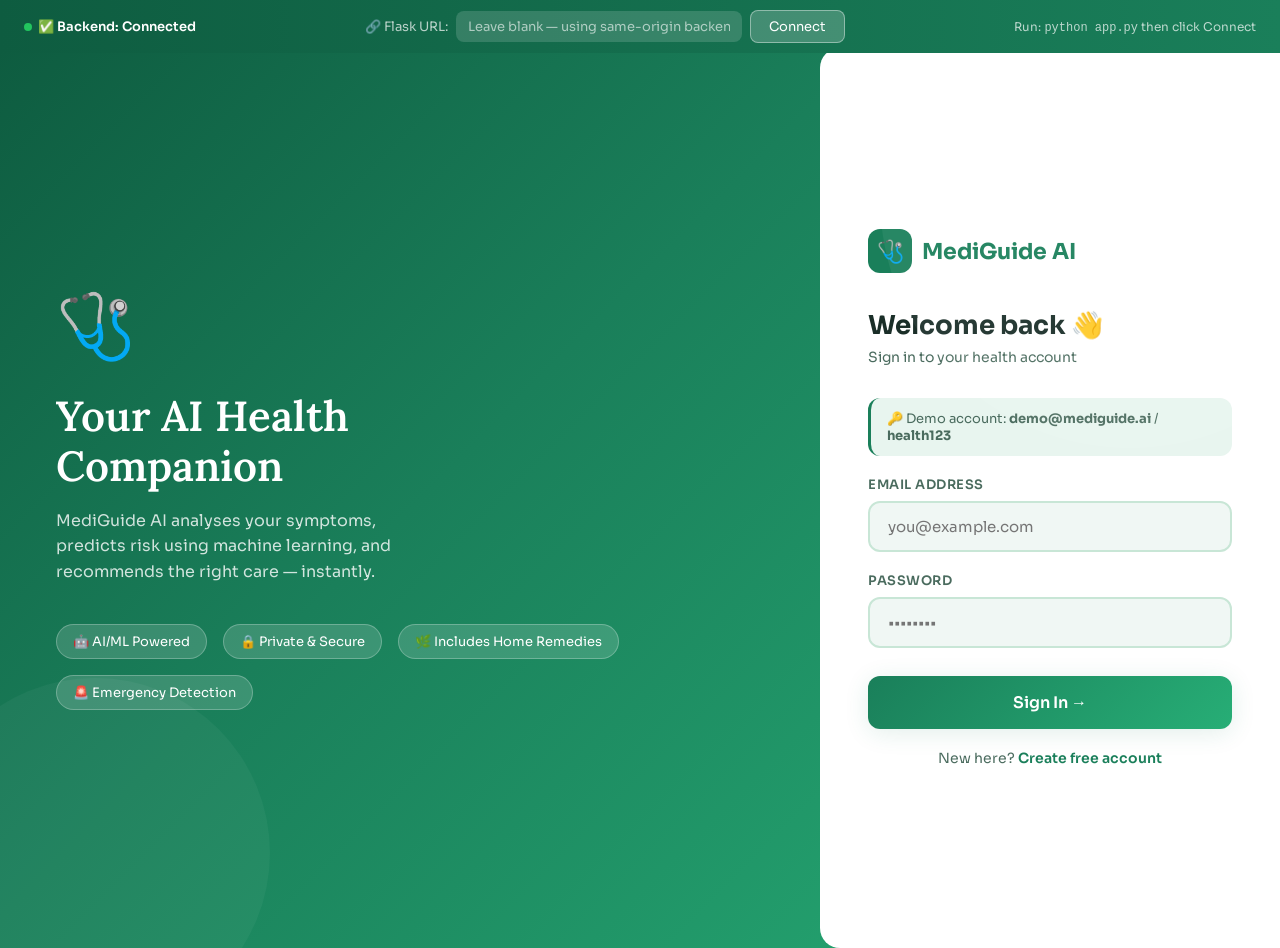
==== frontend/index.html @ a71c56a5 "3rd" ====
<!DOCTYPE html>
<html lang="en">
<head>
<meta charset="UTF-8">
<meta name="viewport" content="width=device-width, initial-scale=1.0">
<title>MediGuide AI — Your Health Companion</title>
<link href="https://fonts.googleapis.com/css2?family=Sora:wght@300;400;500;600;700;800&family=Lora:ital,wght@0,400;0,600;1,400&display=swap" rel="stylesheet">
<style>
  :root {
    --bg: #f0f7f4;
    --surface: #ffffff;
    --surface2: #e8f5ef;
    --primary: #1a7f5a;
    --primary-light: #27ae76;
    --primary-dark: #0e5c40;
    --accent: #ff6b35;
    --accent2: #ffd166;
    --danger: #e63946;
    --warn: #f4a261;
    --safe: #2a9d8f;
    --text: #1a2e28;
    --text2: #4a6b5e;
    --text3: #8aab9c;
    --border: #c8e6d6;
    --shadow: 0 4px 24px rgba(26,127,90,0.12);
    --shadow-lg: 0 12px 48px rgba(26,127,90,0.18);
    --radius: 20px;
    --radius-sm: 12px;
  }
  * { margin:0; padding:0; box-sizing:border-box; }
  body { font-family: 'Sora', sans-serif; background: var(--bg); color: var(--text); min-height: 100vh; overflow-x: hidden; }

  /* SCREENS */
  .screen { display:none; min-height:100vh; }
  .screen.active { display:flex; }

  /* ── BACKEND CONFIG BANNER ── */
  #configBanner {
    position:fixed; top:0; left:0; right:0; z-index:9999;
    background:linear-gradient(90deg,#0e5c40,#1a7f5a);
    color:white; padding:10px 24px; display:flex; align-items:center;
    justify-content:space-between; gap:16px; font-size:13px; flex-wrap:wrap;
  }
  #configBanner input {
    flex:1; min-width:200px; max-width:340px;
    padding:7px 12px; border-radius:8px; border:none;
    font-family:'Sora',sans-serif; font-size:13px;
    background:rgba(255,255,255,0.15); color:white;
  }
  #configBanner input::placeholder { color:rgba(255,255,255,0.6); }
  #configBanner button {
    padding:7px 18px; background:rgba(255,255,255,0.2); border:1px solid rgba(255,255,255,0.4);
    border-radius:8px; color:white; font-size:13px; cursor:pointer; font-family:'Sora',sans-serif;
    white-space:nowrap; transition:background .2s;
  }
  #configBanner button:hover { background:rgba(255,255,255,0.35); }
  .banner-status { display:flex; align-items:center; gap:6px; font-weight:600; }
  .status-dot { width:8px; height:8px; border-radius:50%; background:#22c55e; animation:pulse 2s infinite; }
  .status-dot.offline { background:#ef4444; animation:none; }
  @keyframes pulse { 0%,100%{opacity:1}50%{opacity:.4} }

  /* LOGIN */
  #loginScreen { align-items: stretch; background: linear-gradient(135deg, #0e5c40 0%, #1a7f5a 40%, #27ae76 100%); position: relative; overflow: hidden; margin-top:48px; }
  #loginScreen::before { content:''; position:absolute; top:-100px; right:-100px; width:500px; height:500px; border-radius:50%; background:rgba(255,255,255,0.06); pointer-events:none; }
  #loginScreen::after { content:''; position:absolute; bottom:-80px; left:-80px; width:350px; height:350px; border-radius:50%; background:rgba(255,255,255,0.04); pointer-events:none; }
  .login-left { flex:1; display:flex; flex-direction:column; justify-content:center; padding:60px 56px; color:white; }
  .login-hero-icon { font-size:64px; margin-bottom:24px; animation:bounce 2s ease-in-out infinite; }
  @keyframes bounce { 0%,100%{transform:translateY(0)} 50%{transform:translateY(-8px)} }
  .login-tagline { font-family:'Lora',serif; font-size:42px; font-weight:600; line-height:1.2; margin-bottom:16px; }
  .login-sub { font-size:16px; opacity:.8; line-height:1.6; max-width:380px; margin-bottom:40px; }
  .trust-badges { display:flex; gap:16px; flex-wrap:wrap; }
  .badge { background:rgba(255,255,255,0.15); border:1px solid rgba(255,255,255,0.25); border-radius:50px; padding:8px 16px; font-size:13px; display:flex; align-items:center; gap:6px; }
  .login-right { width:460px; background:white; display:flex; flex-direction:column; justify-content:center; padding:56px 48px; border-radius:var(--radius) 0 0 var(--radius); }
  .login-logo { display:flex; align-items:center; gap:10px; margin-bottom:36px; }
  .login-logo-icon { width:44px; height:44px; background:var(--primary); border-radius:12px; display:flex; align-items:center; justify-content:center; font-size:22px; color:white; }
  .login-logo span { font-size:22px; font-weight:700; color:var(--primary); }
  .login-title { font-size:26px; font-weight:700; margin-bottom:6px; }
  .login-desc { font-size:14px; color:var(--text2); margin-bottom:32px; }
  .form-group { margin-bottom:20px; }
  .form-label { display:block; font-size:13px; font-weight:600; color:var(--text2); margin-bottom:8px; letter-spacing:.5px; text-transform:uppercase; }
  .form-input { width:100%; padding:14px 18px; border:2px solid var(--border); border-radius:var(--radius-sm); font-family:'Sora',sans-serif; font-size:15px; color:var(--text); background:var(--bg); transition:border-color .2s,box-shadow .2s; outline:none; }
  .form-input:focus { border-color:var(--primary); box-shadow:0 0 0 3px rgba(26,127,90,0.12); }
  .btn-primary { width:100%; padding:16px; background:linear-gradient(135deg,var(--primary),var(--primary-light)); color:white; border:none; border-radius:var(--radius-sm); font-family:'Sora',sans-serif; font-size:16px; font-weight:600; cursor:pointer; transition:transform .15s,box-shadow .2s; box-shadow:var(--shadow); margin-top:8px; }
  .btn-primary:hover { transform:translateY(-2px); box-shadow:var(--shadow-lg); }
  .btn-primary:active { transform:translateY(0); }
  .btn-primary:disabled { opacity:.6; cursor:not-allowed; transform:none; }
  .login-switch { text-align:center; margin-top:20px; font-size:14px; color:var(--text2); }
  .login-switch a { color:var(--primary); font-weight:600; cursor:pointer; text-decoration:none; }
  .error-msg { background:#ffeaea; color:var(--danger); border-radius:var(--radius-sm); padding:12px 16px; font-size:13px; margin-bottom:16px; display:none; }
  .success-msg { background:#dcfce7; color:#16a34a; border-radius:var(--radius-sm); padding:12px 16px; font-size:13px; margin-bottom:16px; display:none; }
  .demo-hint { background:var(--surface2); border-radius:var(--radius-sm); padding:12px 16px; font-size:13px; color:var(--text2); margin-bottom:20px; border-left:3px solid var(--primary); }

  /* DASHBOARD */
  #dashScreen { flex-direction:column; background:var(--bg); margin-top:48px; }
  .topbar { background:white; padding:0 32px; height:70px; display:flex; align-items:center; justify-content:space-between; border-bottom:1px solid var(--border); position:sticky; top:0; z-index:100; box-shadow:0 2px 12px rgba(26,127,90,0.07); }
  .topbar-logo { display:flex; align-items:center; gap:10px; font-size:20px; font-weight:700; color:var(--primary); }
  .topbar-nav { display:flex; gap:4px; flex-wrap:wrap; }
  .nav-btn { padding:8px 14px; border:none; border-radius:10px; font-family:'Sora',sans-serif; font-size:13px; font-weight:500; cursor:pointer; color:var(--text2); background:transparent; transition:all .2s; }
  .nav-btn:hover, .nav-btn.active { background:var(--surface2); color:var(--primary); font-weight:600; }
  .topbar-right { display:flex; align-items:center; gap:12px; }
  .user-avatar { width:40px; height:40px; background:linear-gradient(135deg,var(--primary),var(--primary-light)); border-radius:50%; display:flex; align-items:center; justify-content:center; font-size:16px; color:white; font-weight:600; cursor:pointer; }
  .user-name { font-size:14px; font-weight:600; color:var(--text); }
  .logout-btn { padding:8px 16px; border:1px solid var(--border); border-radius:8px; background:white; font-family:'Sora',sans-serif; font-size:13px; cursor:pointer; color:var(--text2); transition:all .2s; }
  .logout-btn:hover { color:var(--danger); border-color:var(--danger); }

  /* TABS */
  .dash-content { flex:1; overflow-y:auto; }
  .tab-panel { display:none; padding:36px 32px; max-width:1200px; margin:0 auto; }
  .tab-panel.active { display:block; }

  .welcome-banner { background:linear-gradient(135deg,var(--primary-dark) 0%,var(--primary) 60%,var(--primary-light) 100%); border-radius:var(--radius); padding:36px 40px; color:white; display:flex; align-items:center; justify-content:space-between; margin-bottom:32px; position:relative; overflow:hidden; }
  .welcome-banner::after { content:'🏥'; position:absolute; right:40px; font-size:80px; opacity:.15; }
  .welcome-text h2 { font-family:'Lora',serif; font-size:28px; margin-bottom:8px; }
  .welcome-text p { opacity:.85; font-size:15px; }
  .start-check-btn { background:white; color:var(--primary); border:none; border-radius:var(--radius-sm); padding:14px 28px; font-family:'Sora',sans-serif; font-size:15px; font-weight:700; cursor:pointer; white-space:nowrap; transition:all .2s; z-index:1; }
  .start-check-btn:hover { transform:scale(1.04); box-shadow:var(--shadow-lg); }

  .stats-grid { display:grid; grid-template-columns:repeat(4,1fr); gap:20px; margin-bottom:32px; }
  .stat-card { background:white; border-radius:var(--radius-sm); padding:24px; border:1px solid var(--border); transition:transform .2s; }
  .stat-card:hover { transform:translateY(-3px); }
  .stat-icon { font-size:32px; margin-bottom:12px; }
  .stat-value { font-size:28px; font-weight:800; color:var(--primary); }
  .stat-label { font-size:13px; color:var(--text2); margin-top:4px; }
  .section-title { font-size:20px; font-weight:700; margin-bottom:20px; color:var(--text); display:flex; align-items:center; gap:8px; }

  .conditions-grid { display:grid; grid-template-columns:repeat(4,1fr); gap:16px; margin-bottom:36px; }
  .condition-card { background:white; border-radius:var(--radius-sm); padding:20px 16px; text-align:center; border:2px solid var(--border); cursor:pointer; transition:all .22s; }
  .condition-card:hover { border-color:var(--primary); box-shadow:var(--shadow); transform:translateY(-3px); }
  .condition-card .icon { font-size:40px; margin-bottom:10px; }
  .condition-card .name { font-size:13px; font-weight:600; color:var(--text); }
  .condition-card .severity { font-size:11px; margin-top:6px; padding:3px 10px; border-radius:50px; display:inline-block; font-weight:600; }
  .sev-low { background:#dcfce7; color:#16a34a; }
  .sev-med { background:#fef9c3; color:#b45309; }
  .sev-high { background:#fee2e2; color:#dc2626; }

  .recent-activity { background:white; border-radius:var(--radius); border:1px solid var(--border); overflow:hidden; }
  .activity-header { padding:20px 24px; border-bottom:1px solid var(--border); font-weight:700; font-size:16px; }
  .activity-item { padding:16px 24px; display:flex; align-items:center; gap:14px; border-bottom:1px solid var(--border); transition:background .15s; }
  .activity-item:last-child { border-bottom:none; }
  .activity-item:hover { background:var(--bg); }
  .activity-dot { width:36px; height:36px; border-radius:50%; display:flex; align-items:center; justify-content:center; font-size:16px; flex-shrink:0; }
  .dot-safe { background:#dcfce7; }
  .dot-warn { background:#fef9c3; }
  .dot-danger { background:#fee2e2; }
  .activity-info { flex:1; }
  .activity-title { font-size:14px; font-weight:600; }
  .activity-sub { font-size:12px; color:var(--text3); margin-top:2px; }
  .activity-tag { font-size:11px; padding:4px 12px; border-radius:50px; font-weight:600; }

  /* CHAT */
  #chatPanel { display:flex; flex-direction:column; height:calc(100vh - 118px); padding:0; max-width:100%; }
  #chatPanel.active { display:flex; }
  .chat-layout { display:flex; height:100%; gap:0; }
  .chat-sidebar { width:280px; background:white; border-right:1px solid var(--border); display:flex; flex-direction:column; padding:24px 20px; flex-shrink:0; overflow-y:auto; }
  .sidebar-title { font-size:13px; font-weight:700; color:var(--text3); letter-spacing:1px; text-transform:uppercase; margin-bottom:16px; }
  .quick-symptoms { display:flex; flex-direction:column; gap:8px; }
  .qs-btn { padding:12px 14px; border:1.5px solid var(--border); border-radius:var(--radius-sm); background:var(--bg); font-family:'Sora',sans-serif; font-size:13px; color:var(--text); cursor:pointer; text-align:left; transition:all .2s; display:flex; align-items:center; gap:8px; }
  .qs-btn:hover { border-color:var(--primary); background:var(--surface2); color:var(--primary); }
  .triage-legend { margin-top:20px; padding-top:20px; border-top:1px solid var(--border); }
  .legend-item { display:flex; align-items:center; gap:10px; margin-bottom:10px; font-size:12px; color:var(--text2); }
  .legend-dot { width:12px; height:12px; border-radius:50%; flex-shrink:0; }
  .chat-main { flex:1; display:flex; flex-direction:column; overflow:hidden; }
  .chat-messages { flex:1; overflow-y:auto; padding:28px 32px; display:flex; flex-direction:column; gap:20px; scroll-behavior:smooth; }
  .chat-messages::-webkit-scrollbar { width:6px; }
  .chat-messages::-webkit-scrollbar-thumb { background:var(--border); border-radius:3px; }
  .msg { display:flex; gap:12px; max-width:82%; animation:msgIn .3s ease; }
  @keyframes msgIn { from{opacity:0;transform:translateY(12px)} to{opacity:1;transform:translateY(0)} }
  .msg.user { align-self:flex-end; flex-direction:row-reverse; }
  .msg-avatar { width:36px; height:36px; border-radius:50%; display:flex; align-items:center; justify-content:center; font-size:18px; flex-shrink:0; }
  .bot-avatar { background:var(--surface2); border:2px solid var(--border); }
  .user-avatar-chat { background:linear-gradient(135deg,var(--primary),var(--primary-light)); color:white; font-weight:700; font-size:14px; }
  .msg-bubble { background:white; border:1px solid var(--border); border-radius:18px; border-bottom-left-radius:4px; padding:14px 18px; font-size:14px; line-height:1.6; box-shadow:0 2px 8px rgba(0,0,0,0.06); }
  .msg.user .msg-bubble { background:linear-gradient(135deg,var(--primary),var(--primary-light)); color:white; border:none; border-radius:18px; border-bottom-right-radius:4px; }
  .triage-card { margin-top:12px; border-radius:var(--radius-sm); overflow:hidden; border:1px solid var(--border); }
  .triage-header { padding:12px 16px; font-size:14px; font-weight:700; color:white; }
  .triage-emergency { background:linear-gradient(90deg,#dc2626,#ef4444); }
  .triage-clinic { background:linear-gradient(90deg,#d97706,#f59e0b); }
  .triage-home { background:linear-gradient(90deg,#16a34a,#22c55e); }
  .triage-body { padding:14px 16px; background:white; border-top:1px solid var(--border); }
  .triage-body ul { padding-left:18px; margin-top:8px; }
  .triage-body li { font-size:13px; color:var(--text2); margin-bottom:4px; }

  /* REMEDY SECTION */
  .remedy-section { margin-top:12px; background:#f0fdf4; border-radius:var(--radius-sm); padding:14px; border:1.5px solid #bbf7d0; }
  .remedy-title { font-size:12px; font-weight:700; color:#16a34a; text-transform:uppercase; letter-spacing:.5px; margin-bottom:8px; display:flex; align-items:center; gap:6px; }
  .remedy-list { list-style:none; padding:0; }
  .remedy-list li { font-size:13px; color:var(--text2); margin-bottom:6px; padding:6px 10px; background:white; border-radius:8px; border:1px solid #dcfce7; display:flex; align-items:flex-start; gap:6px; line-height:1.5; }

  .msg-img-grid { display:flex; gap:8px; flex-wrap:wrap; margin-top:10px; }
  .msg-img { width:60px; height:60px; border-radius:10px; background:var(--surface2); display:flex; align-items:center; justify-content:center; font-size:32px; border:1.5px solid var(--border); }
  .risk-meter { margin-top:12px; background:var(--bg); border-radius:8px; padding:12px; border:1px solid var(--border); }
  .risk-label { font-size:12px; font-weight:600; color:var(--text2); margin-bottom:6px; }
  .risk-bar { height:10px; border-radius:5px; background:var(--border); overflow:hidden; }
  .risk-fill { height:100%; border-radius:5px; transition:width 1s ease; }
  .risk-low { background:linear-gradient(90deg,#4ade80,#22c55e); }
  .risk-med { background:linear-gradient(90deg,#fbbf24,#f59e0b); }
  .risk-high { background:linear-gradient(90deg,#f87171,#ef4444); }
  .risk-score { font-size:12px; text-align:right; margin-top:4px; color:var(--text2); }

  .followup-btns { display:flex; flex-wrap:wrap; gap:8px; margin-top:12px; }
  .followup-btn { padding:8px 14px; border:1.5px solid var(--primary); border-radius:50px; background:white; font-family:'Sora',sans-serif; font-size:12px; color:var(--primary); font-weight:600; cursor:pointer; transition:all .2s; }
  .followup-btn:hover { background:var(--primary); color:white; }

  .typing-indicator { display:flex; align-items:center; gap:12px; }
  .typing-dots { display:flex; gap:5px; padding:14px 18px; background:white; border:1px solid var(--border); border-radius:18px; border-bottom-left-radius:4px; }
  .typing-dots span { width:8px; height:8px; border-radius:50%; background:var(--primary-light); animation:typing 1.4s ease-in-out infinite; }
  .typing-dots span:nth-child(2) { animation-delay:.2s; }
  .typing-dots span:nth-child(3) { animation-delay:.4s; }
  @keyframes typing { 0%,80%,100%{transform:scale(.8);opacity:.5} 40%{transform:scale(1);opacity:1} }

  .chat-input-area { background:white; border-top:1px solid var(--border); padding:20px 32px; }
  .chat-input-row { display:flex; gap:12px; align-items:flex-end; }
  .chat-input { flex:1; padding:14px 18px; border:2px solid var(--border); border-radius:var(--radius-sm); font-family:'Sora',sans-serif; font-size:14px; color:var(--text); resize:none; outline:none; transition:border-color .2s; max-height:120px; line-height:1.5; }
  .chat-input:focus { border-color:var(--primary); }
  .send-btn { width:50px; height:50px; border-radius:var(--radius-sm); background:linear-gradient(135deg,var(--primary),var(--primary-light)); border:none; color:white; font-size:20px; cursor:pointer; transition:all .2s; display:flex; align-items:center; justify-content:center; flex-shrink:0; }
  .send-btn:hover { transform:scale(1.05); box-shadow:var(--shadow); }
  .send-btn:disabled { opacity:.5; cursor:not-allowed; transform:none; }
  .input-hint { font-size:11px; color:var(--text3); margin-top:8px; }
  .backend-badge { display:inline-flex; align-items:center; gap:4px; font-size:10px; background:var(--surface2); color:var(--primary); padding:2px 8px; border-radius:50px; border:1px solid var(--border); margin-left:8px; }
  .backend-badge .dot { width:6px; height:6px; border-radius:50%; background:#22c55e; }
  .backend-badge .dot.off { background:#ef4444; }

  /* BMI */
  .bmi-layout { display:grid; grid-template-columns:1fr 1fr; gap:24px; }
  .bmi-card { background:white; border-radius:var(--radius); padding:32px; border:1px solid var(--border); }
  .bmi-title { font-size:18px; font-weight:700; margin-bottom:24px; display:flex; align-items:center; gap:8px; }
  .slider-group { margin-bottom:28px; }
  .slider-label-row { display:flex; justify-content:space-between; align-items:center; margin-bottom:10px; }
  .slider-label { font-size:14px; font-weight:600; color:var(--text2); }
  .slider-val { font-size:22px; font-weight:800; color:var(--primary); }
  .slider-unit { font-size:12px; color:var(--text3); }
  input[type=range] { width:100%; -webkit-appearance:none; height:8px; border-radius:4px; background:var(--border); outline:none; cursor:pointer; }
  input[type=range]::-webkit-slider-thumb { -webkit-appearance:none; width:22px; height:22px; border-radius:50%; background:var(--primary); cursor:pointer; box-shadow:0 2px 8px rgba(26,127,90,0.3); transition:transform .15s; }
  input[type=range]::-webkit-slider-thumb:hover { transform:scale(1.2); }
  .age-group { margin-bottom:24px; }
  .age-input-row { display:flex; align-items:center; gap:12px; }
  .age-stepper { width:40px; height:40px; border:2px solid var(--border); border-radius:8px; background:white; font-size:20px; cursor:pointer; display:flex; align-items:center; justify-content:center; transition:all .2s; color:var(--primary); }
  .age-stepper:hover { background:var(--surface2); border-color:var(--primary); }
  .age-display { font-size:28px; font-weight:800; color:var(--primary); min-width:60px; text-align:center; }
  .age-label-sm { font-size:12px; color:var(--text3); }
  .bmi-result-card { border-radius:var(--radius-sm); padding:24px; text-align:center; margin-top:24px; transition:all .4s; }
  .bmi-number { font-size:56px; font-weight:800; line-height:1; }
  .bmi-category { font-size:18px; font-weight:700; margin-top:8px; }
  .bmi-desc { font-size:13px; opacity:.8; margin-top:6px; }
  .bmi-underweight { background:linear-gradient(135deg,#dbeafe,#bfdbfe); color:#1e40af; }
  .bmi-normal { background:linear-gradient(135deg,#dcfce7,#bbf7d0); color:#15803d; }
  .bmi-overweight { background:linear-gradient(135deg,#fef9c3,#fde68a); color:#92400e; }
  .bmi-obese { background:linear-gradient(135deg,#fee2e2,#fecaca); color:#991b1b; }
  .severity-display { margin-top:20px; }
  .sev-title { font-size:13px; font-weight:700; color:var(--text2); text-transform:uppercase; letter-spacing:.5px; margin-bottom:10px; }
  .sev-slider-track { position:relative; height:16px; border-radius:8px; background:linear-gradient(90deg,#22c55e 0%,#fbbf24 50%,#ef4444 100%); margin-bottom:6px; }
  .sev-slider-thumb { position:absolute; top:50%; transform:translate(-50%,-50%); width:24px; height:24px; border-radius:50%; background:white; border:3px solid var(--text); box-shadow:0 2px 8px rgba(0,0,0,0.25); transition:left .4s; }
  .sev-labels { display:flex; justify-content:space-between; font-size:11px; color:var(--text3); }
  .risk-pills { display:flex; flex-wrap:wrap; gap:8px; margin-top:10px; }
  .risk-pill { font-size:12px; padding:4px 12px; border-radius:50px; font-weight:600; }
  .bmi-health-risk { margin-bottom:20px; }
  .risk-category-label { font-size:13px; font-weight:600; color:var(--text2); }
  .bmi-table { width:100%; border-collapse:collapse; margin-top:16px; font-size:13px; }
  .bmi-table th { background:var(--bg); padding:10px 14px; text-align:left; font-size:12px; color:var(--text3); border-bottom:1px solid var(--border); }
  .bmi-table td { padding:10px 14px; border-bottom:1px solid var(--border); }
  .bmi-table tr.active-row td { background:#dcfce7; font-weight:700; color:var(--primary); }
  .chat-with-bmi-btn { width:100%; margin-top:20px; padding:14px; background:linear-gradient(135deg,var(--primary),var(--primary-light)); color:white; border:none; border-radius:var(--radius-sm); font-family:'Sora',sans-serif; font-size:14px; font-weight:600; cursor:pointer; transition:all .2s; }
  .chat-with-bmi-btn:hover { transform:translateY(-2px); box-shadow:var(--shadow); }

  /* BODY MAP */
  .bodymap-layout { display:grid; grid-template-columns:220px 1fr; gap:28px; }
  .body-figure-wrap { text-align:center; }
  .body-figure-wrap h3 { font-size:14px; font-weight:600; color:var(--text2); margin-bottom:16px; }
  .body-svg-container { background:white; border-radius:var(--radius); padding:20px; border:1px solid var(--border); display:inline-block; }
  svg .hotspot { cursor:pointer; }
  svg .hotspot:hover circle { fill:rgba(26,127,90,0.25); }
  .body-legend { display:flex; gap:16px; justify-content:center; margin-top:12px; font-size:12px; color:var(--text2); }
  .body-legend span { display:flex; align-items:center; gap:6px; }
  .body-legend i { width:14px; height:14px; border-radius:4px; display:inline-block; }
  .bodymap-panel { background:white; border-radius:var(--radius); padding:28px; border:1px solid var(--border); }
  .region-title { font-size:18px; font-weight:700; margin-bottom:20px; }
  .symptom-checkboxes { display:grid; grid-template-columns:1fr 1fr; gap:10px; margin-bottom:24px; }
  .sym-check { display:flex; align-items:center; gap:10px; padding:10px 14px; background:var(--bg); border-radius:var(--radius-sm); border:1.5px solid var(--border); cursor:pointer; font-size:13px; transition:all .2s; }
  .sym-check:hover { border-color:var(--primary); background:var(--surface2); }
  .sym-check input[type=checkbox] { accent-color:var(--primary); width:16px; height:16px; }
  .sym-check.checked { background:var(--surface2); border-color:var(--primary); font-weight:600; color:var(--primary); }
  .severity-group { margin-bottom:24px; }
  .severity-btns { display:flex; gap:10px; }
  .sev-btn { flex:1; padding:10px; border:2px solid var(--border); border-radius:var(--radius-sm); background:white; font-family:'Sora',sans-serif; font-size:13px; cursor:pointer; transition:all .2s; font-weight:600; }
  .sev-btn:hover { border-color:var(--primary); }
  .sev-btn.active { background:var(--primary); color:white; border-color:var(--primary); }
  .sev-btn.mild-active { background:#22c55e; color:white; border-color:#22c55e; }
  .sev-btn.mod-active { background:#f59e0b; color:white; border-color:#f59e0b; }
  .sev-btn.sev-active { background:#ef4444; color:white; border-color:#ef4444; }
  .send-bodymap-btn { width:100%; padding:14px; background:linear-gradient(135deg,var(--primary),var(--primary-light)); color:white; border:none; border-radius:var(--radius-sm); font-family:'Sora',sans-serif; font-size:15px; font-weight:700; cursor:pointer; transition:all .2s; }
  .send-bodymap-btn:hover { transform:translateY(-2px); box-shadow:var(--shadow); }

  /* REPORT */
  .report-controls { display:flex; flex-wrap:wrap; gap:12px; align-items:center; margin-bottom:24px; }
  .report-controls input, .report-controls select { padding:10px 14px; border:2px solid var(--border); border-radius:var(--radius-sm); font-family:'Sora',sans-serif; font-size:14px; color:var(--text); background:white; outline:none; }
  .report-controls input:focus, .report-controls select:focus { border-color:var(--primary); }
  .print-btn { padding:10px 24px; background:var(--primary); color:white; border:none; border-radius:var(--radius-sm); font-family:'Sora',sans-serif; font-size:14px; font-weight:600; cursor:pointer; transition:all .2s; }
  .print-btn:hover { background:var(--primary-dark); }
  .report-preview { background:white; border-radius:var(--radius); border:1px solid var(--border); padding:40px; }
  .report-header { display:flex; justify-content:space-between; align-items:center; margin-bottom:24px; }
  .report-logo { display:flex; align-items:center; gap:16px; }
  .report-logo-icon { width:56px; height:56px; background:var(--primary); border-radius:14px; display:flex; align-items:center; justify-content:center; font-size:28px; color:white; }
  .report-logo-text h2 { font-size:20px; font-weight:700; color:var(--primary); }
  .report-logo-text p { font-size:13px; color:var(--text2); margin-top:2px; }
  .report-meta { text-align:right; font-size:13px; color:var(--text2); }
  .report-meta div { margin-bottom:4px; }
  .report-disclaimer { background:#fef9c3; border:1px solid #fde68a; border-radius:var(--radius-sm); padding:14px 18px; font-size:13px; color:#92400e; margin-bottom:24px; }
  .report-section { border:1px solid var(--border); border-radius:var(--radius-sm); overflow:hidden; margin-bottom:20px; }
  .report-section-title { padding:14px 20px; background:var(--surface2); font-size:14px; font-weight:700; color:var(--primary); border-bottom:1px solid var(--border); }
  .report-patient-grid { display:grid; grid-template-columns:repeat(3,1fr); gap:0; }
  .report-field { padding:16px 20px; border-right:1px solid var(--border); }
  .report-field:nth-child(3n) { border-right:none; }
  .report-field-label { font-size:11px; text-transform:uppercase; letter-spacing:.5px; color:var(--text3); margin-bottom:4px; }
  .report-field-val { font-size:15px; font-weight:600; color:var(--text); }
  .report-bmi-row { display:flex; align-items:center; gap:20px; padding:20px; }
  .report-bmi-big { font-size:48px; font-weight:800; color:var(--primary); }
  .report-bmi-info { flex:1; }
  .report-bmi-cat { font-size:18px; font-weight:700; margin-bottom:4px; }
  .report-bmi-detail { font-size:13px; color:var(--text2); }
  .report-vitals-grid { display:grid; grid-template-columns:repeat(4,1fr); }
  .report-vital { padding:20px; text-align:center; border-right:1px solid var(--border); }
  .report-vital:last-child { border-right:none; }
  .report-vital-icon { font-size:24px; margin-bottom:6px; }
  .report-vital-val { font-size:18px; font-weight:700; color:var(--primary); }
  .report-vital-label { font-size:11px; color:var(--text3); margin-top:4px; }
  .report-history-table { width:100%; border-collapse:collapse; font-size:13px; }
  .report-history-table th { background:var(--surface2); padding:12px 16px; text-align:left; color:var(--text2); font-size:12px; }
  .report-history-table td { padding:12px 16px; border-bottom:1px solid var(--border); }
  .report-badge { display:inline-block; padding:3px 10px; border-radius:50px; font-size:11px; font-weight:600; }
  .badge-home { background:#dcfce7; color:#16a34a; }
  .badge-clinic { background:#fef9c3; color:#b45309; }
  .badge-emergency { background:#fee2e2; color:#dc2626; }
  .report-footer { text-align:center; font-size:11px; color:var(--text3); padding:20px; border-top:1px solid var(--border); line-height:1.7; }

  /* TIPS */
  .tips-grid { display:grid; grid-template-columns:repeat(3,1fr); gap:20px; }
  .tip-card { background:white; border-radius:var(--radius); overflow:hidden; border:1px solid var(--border); transition:transform .2s; }
  .tip-card:hover { transform:translateY(-4px); box-shadow:var(--shadow); }
  .tip-img { height:80px; display:flex; align-items:center; justify-content:center; font-size:40px; }
  .tip-body { padding:20px; }
  .tip-cat { font-size:11px; font-weight:700; color:var(--primary); text-transform:uppercase; letter-spacing:.5px; margin-bottom:6px; }
  .tip-title { font-size:16px; font-weight:700; margin-bottom:8px; }
  .tip-text { font-size:13px; color:var(--text2); line-height:1.6; }

  /* FEEDBACK */
  .feedback-form { background:white; border-radius:var(--radius); padding:40px; border:1px solid var(--border); max-width:600px; }
  .rating-stars { display:flex; gap:8px; font-size:32px; margin-bottom:24px; cursor:pointer; }
  .star { transition:transform .15s; }
  .star:hover { transform:scale(1.2); }
  .feedback-textarea { width:100%; padding:14px 18px; border:2px solid var(--border); border-radius:var(--radius-sm); font-family:'Sora',sans-serif; font-size:14px; color:var(--text); resize:vertical; min-height:80px; outline:none; }
  .feedback-textarea:focus { border-color:var(--primary); }
  .feedback-success { text-align:center; padding:60px; display:none; }
  .big-check { font-size:60px; margin-bottom:16px; }

  /* PROFILE */
  .profile-layout { display:grid; grid-template-columns:300px 1fr; gap:28px; }
  .profile-card { background:white; border-radius:var(--radius); padding:32px; border:1px solid var(--border); text-align:center; }
  .profile-avatar-large { width:80px; height:80px; background:linear-gradient(135deg,var(--primary),var(--primary-light)); border-radius:50%; display:flex; align-items:center; justify-content:center; font-size:32px; color:white; font-weight:700; margin:0 auto 16px; }
  .profile-name { font-size:20px; font-weight:700; margin-bottom:4px; }
  .profile-email { font-size:14px; color:var(--text2); margin-bottom:24px; }
  .health-score-ring { position:relative; display:inline-block; margin:16px 0; }
  .health-score-ring svg { display:block; }
  .score-text { position:absolute; top:50%; left:50%; transform:translate(-50%,-50%); text-align:center; }
  .score-num { font-size:24px; font-weight:800; color:var(--primary); }
  .score-label { font-size:10px; color:var(--text3); }
  .profile-info { background:white; border-radius:var(--radius); padding:32px; border:1px solid var(--border); }
  .info-row { display:flex; padding:14px 0; border-bottom:1px solid var(--border); }
  .info-row:last-child { border-bottom:none; }
  .info-key { width:180px; font-size:13px; color:var(--text2); font-weight:600; flex-shrink:0; }
  .info-val { font-size:14px; font-weight:600; color:var(--text); }

  .disclaimer-bar { background:var(--surface2); border-top:1px solid var(--border); padding:12px 32px; font-size:12px; color:var(--text2); text-align:center; }

  /* PRINT */
  @media print {
    #configBanner,.topbar,.chat-sidebar,.chat-input-area,.disclaimer-bar,
    .report-controls,.nav-btn,.topbar-right { display:none !important; }
    #dashScreen { margin-top:0; }
    .report-preview { box-shadow:none; border:none; }
  }
</style>
</head>
<body>

<!-- ══════════════ BACKEND CONFIG BANNER ══════════════ -->
<div id="configBanner">
  <div class="banner-status">
    <div class="status-dot offline" id="backendDot"></div>
    <span id="backendStatusText">Backend: Not connected</span>
  </div>
  <div style="display:flex;align-items:center;gap:8px;flex:1;max-width:480px;">
    <span style="opacity:.7;white-space:nowrap;">🔗 Flask URL:</span>
    <input type="text" id="backendUrl" value="" placeholder="Leave blank — using same-origin backend">
    <button onclick="connectBackend()">Connect</button>
  </div>
  <div style="opacity:.7;font-size:12px;">Run: <code>python app.py</code> then click Connect</div>
</div>

<!-- ══════════════ LOGIN SCREEN ══════════════ -->
<div id="loginScreen" class="screen active">
  <div class="login-left">
    <div class="login-hero-icon">🩺</div>
    <div class="login-tagline">Your AI Health<br>Companion</div>
    <div class="login-sub">MediGuide AI analyses your symptoms, predicts risk using machine learning, and recommends the right care — instantly.</div>
    <div class="trust-badges">
      <div class="badge">🤖 AI/ML Powered</div>
      <div class="badge">🔒 Private & Secure</div>
      <div class="badge">🌿 Includes Home Remedies</div>
      <div class="badge">🚨 Emergency Detection</div>
    </div>
  </div>
  <div class="login-right">
    <div class="login-logo">
      <div class="login-logo-icon">🩺</div>
      <span>MediGuide AI</span>
    </div>

    <!-- LOGIN FORM -->
    <div id="loginForm">
      <div class="login-title">Welcome back 👋</div>
      <div class="login-desc">Sign in to your health account</div>
      <div class="demo-hint">🔑 Demo account: <strong>demo@mediguide.ai</strong> / <strong>health123</strong></div>
      <div class="error-msg" id="loginError">❌ Invalid email or password. Try demo credentials.</div>
      <div class="form-group">
        <label class="form-label">Email Address</label>
        <input type="email" id="loginEmail" class="form-input" placeholder="you@example.com" onkeydown="if(event.key==='Enter')doLogin()">
      </div>
      <div class="form-group">
        <label class="form-label">Password</label>
        <input type="password" id="loginPass" class="form-input" placeholder="••••••••" onkeydown="if(event.key==='Enter')doLogin()">
      </div>
      <button class="btn-primary" id="loginBtn" onclick="doLogin()">Sign In →</button>
      <div class="login-switch">New here? <a onclick="showRegister()">Create free account</a></div>
    </div>

    <!-- REGISTER FORM -->
    <div id="registerForm" style="display:none;">
      <div class="login-title">Join MediGuide 🌱</div>
      <div class="login-desc">Create your free health account</div>
      <div class="error-msg" id="registerError">❌ Email already exists or invalid input.</div>
      <div class="success-msg" id="registerSuccess">✅ Account created! Signing you in...</div>
      <div class="form-group">
        <label class="form-label">Full Name</label>
        <input type="text" id="regName" class="form-input" placeholder="Your Name">
      </div>
      <div class="form-group">
        <label class="form-label">Age</label>
        <input type="number" id="regAge" class="form-input" placeholder="e.g. 28" min="1" max="120">
      </div>
      <div class="form-group">
        <label class="form-label">Email Address</label>
        <input type="email" id="regEmail" class="form-input" placeholder="you@example.com">
      </div>
      <div class="form-group">
        <label class="form-label">Password</label>
        <input type="password" id="regPass" class="form-input" placeholder="Min 6 characters">
      </div>
      <button class="btn-primary" id="registerBtn" onclick="doRegister()">Create Account →</button>
      <div class="login-switch">Already have account? <a onclick="showLogin()">Sign in</a></div>
    </div>
  </div>
</div>

<!-- ══════════════ DASHBOARD ══════════════ -->
<div id="dashScreen" class="screen">
  <div class="topbar">
    <div class="topbar-logo">🩺 MediGuide AI</div>
    <div class="topbar-nav">
      <button class="nav-btn active" onclick="showTab('homePanel',this)">🏠 Home</button>
      <button class="nav-btn" onclick="showTab('chatPanel',this)">💬 AI Doctor</button>
      <button class="nav-btn" onclick="showTab('bodymapPanel',this)">🫀 Body Map</button>
      <button class="nav-btn" onclick="showTab('bmiPanel',this)">⚖️ BMI</button>
      <button class="nav-btn" onclick="showTab('reportPanel',this)">📋 Report</button>
      <button class="nav-btn" onclick="showTab('tipsPanel',this)">💡 Tips</button>
      <button class="nav-btn" onclick="showTab('feedbackPanel',this)">⭐ Feedback</button>
      <button class="nav-btn" onclick="showTab('profilePanel',this)">👤 Profile</button>
    </div>
    <div class="topbar-right">
      <div class="user-name" id="topUserName">User</div>
      <div class="user-avatar" id="topUserAvatar">U</div>
      <button class="logout-btn" onclick="doLogout()">Sign Out</button>
    </div>
  </div>

  <div class="dash-content">

    <!-- HOME PANEL -->
    <div id="homePanel" class="tab-panel active">
      <div class="welcome-banner">
        <div class="welcome-text">
          <h2>Good to see you, <span id="welcomeName">Friend</span>! 😊</h2>
          <p>How are you feeling today? Let our AI assistant check your symptoms quickly and safely.</p>
        </div>
        <button class="start-check-btn" onclick="showTab('chatPanel',document.querySelectorAll('.nav-btn')[1])">🩺 Check Symptoms Now</button>
      </div>
      <div class="stats-grid">
        <div class="stat-card"><div class="stat-icon">🔍</div><div class="stat-value" id="statChecks">0</div><div class="stat-label">Symptom Checks Done</div></div>
        <div class="stat-card"><div class="stat-icon">💚</div><div class="stat-value" id="statStatus">Good</div><div class="stat-label">Your Health Status</div></div>
        <div class="stat-card"><div class="stat-icon">🤖</div><div class="stat-value" id="statBackend">—</div><div class="stat-label">Backend Status</div></div>
        <div class="stat-card"><div class="stat-icon">⚡</div><div class="stat-value" id="statRisk">Low</div><div class="stat-label">Last Risk Level</div></div>
      </div>
      <div class="section-title">🫁 Common Conditions — Tap to Check</div>
      <div class="conditions-grid">
        <div class="condition-card" onclick="startSymptomChat('fever and body pain')"><div class="icon">🤒</div><div class="name">Fever</div><div class="severity sev-med">Moderate Risk</div></div>
        <div class="condition-card" onclick="startSymptomChat('cough and cold and runny nose')"><div class="icon">🤧</div><div class="name">Cold & Cough</div><div class="severity sev-low">Low Risk</div></div>
        <div class="condition-card" onclick="startSymptomChat('severe chest pain and shortness of breath')"><div class="icon">💔</div><div class="name">Chest Pain</div><div class="severity sev-high">High Risk</div></div>
        <div class="condition-card" onclick="startSymptomChat('headache and dizziness')"><div class="icon">🤕</div><div class="name">Headache</div><div class="severity sev-low">Low Risk</div></div>
        <div class="condition-card" onclick="startSymptomChat('stomach pain and vomiting')"><div class="icon">🤢</div><div class="name">Stomach Pain</div><div class="severity sev-med">Moderate Risk</div></div>
        <div class="condition-card" onclick="startSymptomChat('skin rash and itching')"><div class="icon">🔴</div><div class="name">Skin Rash</div><div class="severity sev-low">Low Risk</div></div>
        <div class="condition-card" onclick="startSymptomChat('difficulty breathing and wheezing')"><div class="icon">😮‍💨</div><div class="name">Breathing Issue</div><div class="severity sev-high">High Risk</div></div>
        <div class="condition-card" onclick="startSymptomChat('joint pain and swelling in knees')"><div class="icon">🦴</div><div class="name">Joint Pain</div><div class="severity sev-med">Moderate Risk</div></div>
      </div>
      <div class="section-title">📋 Recent Activity</div>
      <div class="recent-activity">
        <div class="activity-header">Your Symptom Check History</div>
        <div id="activityList">
          <div class="activity-item"><div class="activity-dot dot-safe">💚</div><div class="activity-info"><div class="activity-title">No checks yet</div><div class="activity-sub">Start a symptom check to see history here</div></div></div>
        </div>
      </div>
    </div>

    <!-- CHAT AI DOCTOR -->
    <div id="chatPanel" class="tab-panel" style="padding:0;max-width:100%;">
      <div class="chat-layout">
        <div class="chat-sidebar">
          <div class="sidebar-title">Quick Symptoms</div>
          <div class="quick-symptoms">
            <button class="qs-btn" onclick="quickSend('I have fever and body pain')">🤒 Fever</button>
            <button class="qs-btn" onclick="quickSend('I have a bad cough and runny nose')">🤧 Cold & Cough</button>
            <button class="qs-btn" onclick="quickSend('I have severe chest pain')">💔 Chest Pain</button>
            <button class="qs-btn" onclick="quickSend('I have a bad headache')">🤕 Headache</button>
            <button class="qs-btn" onclick="quickSend('I have stomach pain and nausea')">🤢 Stomach Pain</button>
            <button class="qs-btn" onclick="quickSend('I have skin rash and itching')">🔴 Skin Rash</button>
            <button class="qs-btn" onclick="quickSend('I have difficulty breathing')">😮‍💨 Breathing</button>
            <button class="qs-btn" onclick="quickSend('I feel very dizzy and weak')">😵 Dizziness</button>
            <button class="qs-btn" onclick="quickSend('I have back pain')">🦴 Back Pain</button>
            <button class="qs-btn" onclick="quickSend('I have sore throat')">🤒 Sore Throat</button>
          </div>
          <div class="triage-legend">
            <div class="sidebar-title" style="margin-top:0;">Care Levels</div>
            <div class="legend-item"><div class="legend-dot" style="background:#22c55e"></div>Home Care — Rest & monitor</div>
            <div class="legend-item"><div class="legend-dot" style="background:#f59e0b"></div>Clinic Visit — See a doctor</div>
            <div class="legend-item"><div class="legend-dot" style="background:#ef4444"></div>Emergency — Call 108 now!</div>
          </div>
        </div>
        <div class="chat-main">
          <div class="chat-messages" id="chatMessages">
            <div class="msg bot">
              <div class="msg-avatar bot-avatar">🩺</div>
              <div><div class="msg-bubble">
                <strong>Namaste! 🙏 I am MediGuide AI — your health assistant.</strong><br><br>
                Tell me what problem you are feeling in your body. You can type in simple words like:<br>
                <em>"My head is hurting and I have fever since 2 days"</em><br><br>
                I will check your symptoms using <strong>AI + ML</strong> and tell you what to do — including <strong>home remedies</strong> and medicines! 😊
                <div class="msg-img-grid">
                  <div class="msg-img">🤒</div><div class="msg-img">🤕</div><div class="msg-img">🤢</div><div class="msg-img">💔</div><div class="msg-img">🤧</div>
                </div>
              </div></div>
            </div>
          </div>
          <div class="chat-input-area">
            <div class="chat-input-row">
              <textarea id="chatInput" class="chat-input" rows="1" placeholder="Tell me what problem you have... (e.g. I have headache and fever since 2 days)" onkeydown="handleKey(event)" oninput="autoResize(this)"></textarea>
              <button class="send-btn" id="sendBtn" onclick="sendMessage()">➤</button>
            </div>
            <div class="input-hint">
              ⚠️ AI assistant only. Always consult a real doctor for serious conditions. Emergency: Call <strong>108</strong>
              <span class="backend-badge"><span class="dot off" id="chatBackendDot"></span><span id="chatBackendLabel">Backend offline</span></span>
            </div>
          </div>
        </div>
      </div>
    </div>

    <!-- BODY MAP -->
    <div id="bodymapPanel" class="tab-panel">
      <div class="section-title">🫀 Symptom Body Map</div>
      <p style="font-size:14px;color:var(--text2);margin-bottom:24px;">Tap a body region to select your symptoms, then send them to AI Doctor for analysis.</p>
      <div class="bodymap-layout">
        <div class="body-figure-wrap">
          <h3>👆 Tap a region</h3>
          <div class="body-svg-container">
            <svg viewBox="0 0 180 420" xmlns="http://www.w3.org/2000/svg" width="180">
              <ellipse cx="90" cy="38" rx="26" ry="30" fill="#f0f7f4" stroke="#c8e6d6" stroke-width="2"/>
              <rect x="80" y="66" width="20" height="16" rx="4" fill="#f0f7f4" stroke="#c8e6d6" stroke-width="2"/>
              <path d="M50 82 Q40 90 38 140 L38 220 Q38 228 46 228 L134 228 Q142 228 142 220 L142 140 Q140 90 130 82 Z" fill="#f0f7f4" stroke="#c8e6d6" stroke-width="2"/>
              <path d="M50 88 Q30 100 26 150 Q24 170 30 180 Q36 188 40 180 Q44 170 46 150 Q50 120 56 100 Z" fill="#f0f7f4" stroke="#c8e6d6" stroke-width="2"/>
              <path d="M130 88 Q150 100 154 150 Q156 170 150 180 Q144 188 140 180 Q136 170 134 150 Q130 120 124 100 Z" fill="#f0f7f4" stroke="#c8e6d6" stroke-width="2"/>
              <ellipse cx="33" cy="190" rx="12" ry="14" fill="#f0f7f4" stroke="#c8e6d6" stroke-width="2"/>
              <ellipse cx="147" cy="190" rx="12" ry="14" fill="#f0f7f4" stroke="#c8e6d6" stroke-width="2"/>
              <path d="M38 220 Q38 250 50 260 L130 260 Q142 250 142 220 Z" fill="#f0f7f4" stroke="#c8e6d6" stroke-width="2"/>
              <path d="M50 258 Q46 280 46 320 Q46 360 52 380 Q58 396 68 396 Q78 396 82 380 Q86 360 84 320 Q84 280 80 258 Z" fill="#f0f7f4" stroke="#c8e6d6" stroke-width="2"/>
              <path d="M130 258 Q134 280 134 320 Q134 360 128 380 Q122 396 112 396 Q102 396 98 380 Q94 360 96 320 Q96 280 100 258 Z" fill="#f0f7f4" stroke="#c8e6d6" stroke-width="2"/>
              <ellipse cx="60" cy="402" rx="16" ry="9" fill="#f0f7f4" stroke="#c8e6d6" stroke-width="2"/>
              <ellipse cx="120" cy="402" rx="16" ry="9" fill="#f0f7f4" stroke="#c8e6d6" stroke-width="2"/>
              <g class="hotspot" id="hs-head" onclick="selectRegion('head')">
                <circle cx="90" cy="38" r="28" fill="rgba(26,127,90,0.1)" stroke="var(--primary)" stroke-width="1.5" stroke-dasharray="4,2"/>
                <text x="90" y="42" text-anchor="middle" font-size="9" fill="var(--primary)" font-weight="600">HEAD</text>
              </g>
              <g class="hotspot" id="hs-chest" onclick="selectRegion('chest')">
                <circle cx="90" cy="140" r="32" fill="rgba(26,127,90,0.1)" stroke="var(--primary)" stroke-width="1.5" stroke-dasharray="4,2"/>
                <text x="90" y="144" text-anchor="middle" font-size="9" fill="var(--primary)" font-weight="600">CHEST</text>
              </g>
              <g class="hotspot" id="hs-abdomen" onclick="selectRegion('abdomen')">
                <circle cx="90" cy="200" r="26" fill="rgba(26,127,90,0.1)" stroke="var(--primary)" stroke-width="1.5" stroke-dasharray="4,2"/>
                <text x="90" y="204" text-anchor="middle" font-size="9" fill="var(--primary)" font-weight="600">ABDOMEN</text>
              </g>
              <g class="hotspot" id="hs-leftarm" onclick="selectRegion('leftarm')">
                <circle cx="33" cy="140" r="18" fill="rgba(26,127,90,0.1)" stroke="var(--primary)" stroke-width="1.5" stroke-dasharray="4,2"/>
                <text x="33" y="144" text-anchor="middle" font-size="7" fill="var(--primary)" font-weight="600">L-ARM</text>
              </g>
              <g class="hotspot" id="hs-rightarm" onclick="selectRegion('rightarm')">
                <circle cx="147" cy="140" r="18" fill="rgba(26,127,90,0.1)" stroke="var(--primary)" stroke-width="1.5" stroke-dasharray="4,2"/>
                <text x="147" y="144" text-anchor="middle" font-size="7" fill="var(--primary)" font-weight="600">R-ARM</text>
              </g>
              <g class="hotspot" id="hs-back" onclick="selectRegion('back')">
                <circle cx="90" cy="175" r="18" fill="rgba(26,127,90,0.08)" stroke="var(--primary)" stroke-width="1" stroke-dasharray="3,3"/>
                <text x="90" y="179" text-anchor="middle" font-size="7" fill="var(--primary)" font-weight="600">BACK</text>
              </g>
              <g class="hotspot" id="hs-leftleg" onclick="selectRegion('leftleg')">
                <circle cx="60" cy="330" r="22" fill="rgba(26,127,90,0.1)" stroke="var(--primary)" stroke-width="1.5" stroke-dasharray="4,2"/>
                <text x="60" y="334" text-anchor="middle" font-size="7" fill="var(--primary)" font-weight="600">L-LEG</text>
              </g>
              <g class="hotspot" id="hs-rightleg" onclick="selectRegion('rightleg')">
                <circle cx="120" cy="330" r="22" fill="rgba(26,127,90,0.1)" stroke="var(--primary)" stroke-width="1.5" stroke-dasharray="4,2"/>
                <text x="120" y="334" text-anchor="middle" font-size="7" fill="var(--primary)" font-weight="600">R-LEG</text>
              </g>
            </svg>
          </div>
          <div class="body-legend">
            <span><i style="background:rgba(26,127,90,0.3);border:1.5px solid var(--primary)"></i> Tap region</span>
            <span><i style="background:rgba(26,127,90,0.6)"></i> Selected</span>
          </div>
        </div>

        <div class="bodymap-panel">
          <div class="region-title" id="regionTitle">👆 Select a body region to begin</div>
          <div id="symptomCheckboxes" class="symptom-checkboxes"></div>
          <div class="severity-group" id="severityGroup" style="display:none;">
            <div style="font-size:14px;font-weight:600;margin-bottom:12px;color:var(--text2);">How severe is it?</div>
            <div class="severity-btns">
              <button class="sev-btn" onclick="setSeverity('mild',this)">😐 Mild</button>
              <button class="sev-btn" onclick="setSeverity('moderate',this)">😟 Moderate</button>
              <button class="sev-btn" onclick="setSeverity('severe',this)">😣 Severe</button>
            </div>
          </div>
          <button class="send-bodymap-btn" id="sendBodymapBtn" style="display:none;" onclick="sendBodymapToChat()">
            💬 Analyse with AI Doctor →
          </button>
        </div>
      </div>
    </div>

    <!-- BMI CALCULATOR -->
    <div id="bmiPanel" class="tab-panel">
      <div class="section-title">⚖️ BMI Calculator & Health Risk</div>
      <div class="bmi-layout">
        <div class="bmi-card">
          <div class="bmi-title">📏 Enter Your Measurements</div>
          <div class="age-group">
            <div class="slider-label-row">
              <div class="slider-label">Age</div>
              <div><span class="slider-val" id="ageDisplay">25</span> <span class="slider-unit">years</span></div>
            </div>
            <div class="age-input-row">
              <button class="age-stepper" onclick="changeAge(-1)">−</button>
              <div class="age-display" id="ageDisplayBig">25</div>
              <button class="age-stepper" onclick="changeAge(1)">+</button>
              <div class="age-label-sm">years old</div>
            </div>
            <input type="range" id="ageSlider" min="1" max="100" value="25" oninput="syncAge(this.value);updateBMI()">
          </div>
          <div class="slider-group">
            <div class="slider-label-row">
              <div class="slider-label">Height</div>
              <div><span class="slider-val" id="heightVal">165</span> <span class="slider-unit">cm</span></div>
            </div>
            <input type="range" id="heightSlider" min="100" max="220" value="165" oninput="document.getElementById('heightVal').textContent=this.value;updateBMI()">
          </div>
          <div class="slider-group">
            <div class="slider-label-row">
              <div class="slider-label">Weight</div>
              <div><span class="slider-val" id="weightVal">65</span> <span class="slider-unit">kg</span></div>
            </div>
            <input type="range" id="weightSlider" min="20" max="200" value="65" oninput="document.getElementById('weightVal').textContent=this.value;updateBMI()">
          </div>
          <div class="bmi-result-card bmi-normal" id="bmiResultCard">
            <div class="bmi-number" id="bmiValue">23.9</div>
            <div class="bmi-category" id="bmiCategory">Normal Weight</div>
            <div class="bmi-desc" id="bmiDesc">Healthy BMI range for your body</div>
          </div>
          <div class="severity-display" style="margin-top:20px;">
            <div class="sev-title">Severity Adjustment from BMI</div>
            <div class="sev-slider-track">
              <div class="sev-slider-thumb" id="sevThumb" style="left:30%"></div>
            </div>
            <div class="sev-labels"><span>Low</span><span>Moderate</span><span>High</span></div>
            <div style="margin-top:8px;font-size:12px;color:var(--text2);" id="sevDesc">Your BMI adds <strong id="sevAdjust">+0</strong> points to your triage risk score.</div>
          </div>
          <button class="chat-with-bmi-btn" onclick="chatWithBMI()">💬 Send BMI Data to AI Doctor</button>
        </div>
        <div class="bmi-card">
          <div class="bmi-title">📊 BMI Health Reference</div>
          <div class="bmi-health-risk">
            <div class="risk-category-label">Associated Health Risks</div>
            <div class="risk-pills" id="riskPills">
              <span class="risk-pill" style="background:#dcfce7;color:#16a34a">✅ Healthy range</span>
            </div>
          </div>
          <table class="bmi-table">
            <thead><tr><th>BMI Range</th><th>Category</th><th>Risk Level</th></tr></thead>
            <tbody>
              <tr id="btr-1"><td>&lt; 18.5</td><td>Underweight</td><td>🟡 Moderate</td></tr>
              <tr id="btr-2"><td>18.5 – 24.9</td><td>Normal Weight</td><td>🟢 Low</td></tr>
              <tr id="btr-3"><td>25.0 – 29.9</td><td>Overweight</td><td>🟡 Moderate</td></tr>
              <tr id="btr-4"><td>30.0 – 34.9</td><td>Obese Class I</td><td>🔴 High</td></tr>
              <tr id="btr-5"><td>≥ 35.0</td><td>Obese Class II+</td><td>🔴 Very High</td></tr>
            </tbody>
          </table>
          <div style="margin-top:24px;">
            <div class="bmi-title" style="font-size:15px;">🎯 Age-Adjusted Insight</div>
            <div id="ageInsight" style="background:var(--bg);border-radius:var(--radius-sm);padding:16px;font-size:13px;color:var(--text2);border:1px solid var(--border);line-height:1.7;">
              Enter your age and measurements above to see personalised age-adjusted insights.
            </div>
          </div>
        </div>
      </div>
    </div>

    <!-- HEALTH REPORT -->
    <div id="reportPanel" class="tab-panel">
      <div class="section-title">📋 Printable Health Report</div>
      <div class="report-controls">
        <input type="text" id="reportPatientName" placeholder="Patient Name" style="width:180px;">
        <input type="number" id="reportAge" placeholder="Age" style="width:80px;" min="1" max="120">
        <select id="reportGender">
          <option value="">Gender</option>
          <option>Male</option><option>Female</option><option>Other</option>
        </select>
        <select id="reportBlood">
          <option value="">Blood Group</option>
          <option>A+</option><option>A-</option><option>B+</option><option>B-</option>
          <option>O+</option><option>O-</option><option>AB+</option><option>AB-</option>
        </select>
        <button class="print-btn" onclick="generateAndPrint()">🖨️ Generate & Print</button>
      </div>
      <div class="report-preview" id="reportContent">
        <div class="report-header">
          <div class="report-logo">
            <div class="report-logo-icon">🩺</div>
            <div class="report-logo-text"><h2>MediGuide AI</h2><p>AI-Powered Health Triage Report</p></div>
          </div>
          <div class="report-meta">
            <div><strong>Report Date:</strong> <span id="rptDate"></span></div>
            <div><strong>Report ID:</strong> <span id="rptId"></span></div>
            <div><strong>Prepared by:</strong> MediGuide AI v2.0</div>
          </div>
        </div>
        <div class="report-disclaimer">⚠️ <strong>Important:</strong> This report is generated by an AI assistant for informational purposes only. It does NOT constitute a medical diagnosis. Always consult a qualified healthcare professional.</div>
        <div class="report-section">
          <div class="report-section-title">👤 Patient Information</div>
          <div class="report-patient-grid">
            <div class="report-field"><div class="report-field-label">Full Name</div><div class="report-field-val" id="rptName">—</div></div>
            <div class="report-field"><div class="report-field-label">Age</div><div class="report-field-val" id="rptAge">—</div></div>
            <div class="report-field"><div class="report-field-label">Gender</div><div class="report-field-val" id="rptGender">—</div></div>
            <div class="report-field"><div class="report-field-label">Blood Group</div><div class="report-field-val" id="rptBlood">—</div></div>
            <div class="report-field"><div class="report-field-label">BMI</div><div class="report-field-val" id="rptBMI">—</div></div>
            <div class="report-field"><div class="report-field-label">BMI Category</div><div class="report-field-val" id="rptBMICat">—</div></div>
          </div>
        </div>
        <div class="report-section">
          <div class="report-section-title">📊 BMI & Body Metrics</div>
          <div class="report-bmi-row">
            <div class="report-bmi-big" id="rptBMIBig">—</div>
            <div class="report-bmi-info">
              <div class="report-bmi-cat" id="rptBMICatBig">Not calculated</div>
              <div class="report-bmi-detail" id="rptBMIDetail">Use the BMI Calculator tab first</div>
            </div>
            <div style="flex:1;">
              <div class="risk-meter">
                <div class="risk-label">Severity Adjustment</div>
                <div class="risk-bar"><div class="risk-fill risk-low" id="rptSevBar" style="width:20%"></div></div>
                <div class="risk-score" id="rptSevScore">+0 points</div>
              </div>
            </div>
          </div>
        </div>
        <div class="report-section">
          <div class="report-section-title">🩺 Estimated Health Indicators</div>
          <div class="report-vitals-grid">
            <div class="report-vital"><div class="report-vital-icon">❤️</div><div class="report-vital-val" id="rptHR">72 bpm</div><div class="report-vital-label">Est. Resting HR</div></div>
            <div class="report-vital"><div class="report-vital-icon">🫀</div><div class="report-vital-val" id="rptBP">120/80</div><div class="report-vital-label">Normal BP Range</div></div>
            <div class="report-vital"><div class="report-vital-icon">🌡️</div><div class="report-vital-val">37°C</div><div class="report-vital-label">Normal Temp</div></div>
            <div class="report-vital"><div class="report-vital-icon">💨</div><div class="report-vital-val">16-20</div><div class="report-vital-label">Resp Rate /min</div></div>
          </div>
        </div>
        <div class="report-section">
          <div class="report-section-title">📋 Recent Symptom Check History</div>
          <table class="report-history-table">
            <thead><tr><th>Date</th><th>Symptoms Reported</th><th>Triage Level</th><th>Risk Score</th></tr></thead>
            <tbody id="reportHistoryBody">
              <tr><td colspan="4" style="text-align:center;color:var(--text3);padding:20px;">No symptom checks yet. Use AI Doctor to check symptoms.</td></tr>
            </tbody>
          </table>
        </div>
        <div class="report-section">
          <div class="report-section-title">💡 General Health Recommendations</div>
          <div style="display:grid;grid-template-columns:1fr 1fr;gap:12px;padding:16px;">
            <div style="background:var(--bg);border-radius:var(--radius-sm);padding:14px;border:1px solid var(--border);font-size:13px;color:var(--text2);">💧 <strong>Hydration:</strong> Drink 8+ glasses of water daily. More during fever or hot weather.</div>
            <div style="background:var(--bg);border-radius:var(--radius-sm);padding:14px;border:1px solid var(--border);font-size:13px;color:var(--text2);">😴 <strong>Sleep:</strong> Get 7-8 hours of quality sleep. Avoid screens 1 hour before bed.</div>
            <div style="background:var(--bg);border-radius:var(--radius-sm);padding:14px;border:1px solid var(--border);font-size:13px;color:var(--text2);">🥗 <strong>Nutrition:</strong> Eat balanced meals with fresh vegetables, fruits, and protein.</div>
            <div style="background:var(--bg);border-radius:var(--radius-sm);padding:14px;border:1px solid var(--border);font-size:13px;color:var(--text2);">🚶 <strong>Exercise:</strong> Walk 30 minutes daily. Regular movement improves overall health.</div>
          </div>
        </div>
        <div class="report-section">
          <div class="report-section-title">🚨 Emergency Contacts — India</div>
          <div style="display:flex;gap:12px;flex-wrap:wrap;padding:16px;">
            <div style="background:#fee2e2;border-radius:var(--radius-sm);padding:14px 20px;text-align:center;border:1px solid #fecaca;"><div style="font-size:24px;">🚑</div><div style="font-size:22px;font-weight:800;color:#dc2626;">108</div><div style="font-size:11px;color:#991b1b;">Ambulance</div></div>
            <div style="background:#fee2e2;border-radius:var(--radius-sm);padding:14px 20px;text-align:center;border:1px solid #fecaca;"><div style="font-size:24px;">👮</div><div style="font-size:22px;font-weight:800;color:#dc2626;">100</div><div style="font-size:11px;color:#991b1b;">Police</div></div>
            <div style="background:#fee2e2;border-radius:var(--radius-sm);padding:14px 20px;text-align:center;border:1px solid #fecaca;"><div style="font-size:24px;">🏥</div><div style="font-size:22px;font-weight:800;color:#dc2626;">104</div><div style="font-size:11px;color:#991b1b;">Health Helpline</div></div>
          </div>
        </div>
        <div class="report-footer">
          This report was generated by MediGuide AI — an AI-powered health triage assistant. It is intended for preliminary guidance only.<br>
          MediGuide AI is NOT a substitute for professional medical diagnosis or treatment. In case of emergency, call 108 immediately.<br>
          Report generated on <span id="rptFooterDate"></span> | BMS Institute AI Hackathon 2026
        </div>
      </div>
    </div>

    <!-- HEALTH TIPS -->
    <div id="tipsPanel" class="tab-panel">
      <div class="section-title">💡 Health Tips & Guides</div>
      <div class="tips-grid">
        <div class="tip-card"><div class="tip-img" style="background:#dcfce7;">💧</div><div class="tip-body"><div class="tip-cat">Hydration</div><div class="tip-title">Drink Enough Water Daily</div><div class="tip-text">Drink 8 glasses (2 liters) of water every day. Water keeps your body cool, removes waste, and helps organs work properly. Add nimbu pani for electrolytes.</div></div></div>
        <div class="tip-card"><div class="tip-img" style="background:#fef9c3;">😴</div><div class="tip-body"><div class="tip-cat">Sleep</div><div class="tip-title">Get 7–8 Hours of Sleep</div><div class="tip-text">Sleep helps your body heal and fight germs. Sleep at the same time every night. Good sleep prevents diabetes, heart disease and stress.</div></div></div>
        <div class="tip-card"><div class="tip-img" style="background:#e0f2fe;">🥗</div><div class="tip-body"><div class="tip-cat">Nutrition</div><div class="tip-title">Eat Fresh Vegetables & Fruits</div><div class="tip-text">Eat colorful vegetables and fruits every day. Try rice, dal, sabji and one fruit daily. Avoid processed and fried food as much as possible.</div></div></div>
        <div class="tip-card"><div class="tip-img" style="background:#fce7f3;">🚶</div><div class="tip-body"><div class="tip-cat">Exercise</div><div class="tip-title">Walk 30 Minutes Every Day</div><div class="tip-text">Walking is free medicine! 30 minutes daily reduces heart problems, controls blood sugar, and keeps your weight healthy.</div></div></div>
        <div class="tip-card"><div class="tip-img" style="background:#ede9fe;">🧼</div><div class="tip-body"><div class="tip-cat">Hygiene</div><div class="tip-title">Wash Hands Properly</div><div class="tip-text">Wash hands with soap for 20 seconds before eating, after toilet, and after coming from outside. This prevents 80% of common infections.</div></div></div>
        <div class="tip-card"><div class="tip-img" style="background:#fff1f2;">🌿</div><div class="tip-body"><div class="tip-cat">Home Remedies</div><div class="tip-title">Indian Home Remedies That Work</div><div class="tip-text">Tulsi tea for immunity, haldi milk for inflammation, ajwain water for stomach, ginger-honey for cough, nimbu pani for hydration.</div></div></div>
      </div>
    </div>

    <!-- FEEDBACK -->
    <div id="feedbackPanel" class="tab-panel">
      <div class="section-title">⭐ Share Your Feedback</div>
      <div class="feedback-form" id="feedbackFormDiv">
        <div style="font-size:18px;font-weight:700;margin-bottom:8px;">How was your experience? 😊</div>
        <div style="color:var(--text2);font-size:14px;margin-bottom:20px;">Your feedback helps us improve MediGuide AI for everyone</div>
        <div style="font-weight:600;margin-bottom:4px;">Rate your experience:</div>
        <div class="rating-stars" id="ratingStars">
          <span class="star" onclick="setRating(1)">⭐</span><span class="star" onclick="setRating(2)">⭐</span><span class="star" onclick="setRating(3)">⭐</span><span class="star" onclick="setRating(4)">⭐</span><span class="star" onclick="setRating(5)">⭐</span>
        </div>
        <div class="form-group"><label class="form-label">What did you like?</label><textarea class="feedback-textarea" placeholder="E.g. The AI explained things simply..."></textarea></div>
        <div class="form-group"><label class="form-label">How can we improve?</label><textarea class="feedback-textarea" placeholder="E.g. Voice input would be helpful..."></textarea></div>
        <div class="form-group">
          <label class="form-label">Would you recommend MediGuide?</label>
          <select class="form-input"><option>Yes, definitely! 😊</option><option>Maybe</option><option>No</option></select>
        </div>
        <button class="btn-primary" onclick="submitFeedback()" style="margin-top:8px;">Submit Feedback ✓</button>
      </div>
      <div class="feedback-success" id="feedbackSuccess">
        <div class="big-check">🎉</div>
        <div style="font-size:22px;font-weight:700;margin-bottom:8px;">Thank You!</div>
        <div style="color:var(--text2);">Your feedback helps us make MediGuide AI better for everyone. We appreciate you! 💚</div>
      </div>
    </div>

    <!-- PROFILE -->
    <div id="profilePanel" class="tab-panel">
      <div class="section-title">👤 My Health Profile</div>
      <div class="profile-layout">
        <div>
          <div class="profile-card">
            <div class="profile-avatar-large" id="profileAvatar">U</div>
            <div class="profile-name" id="profileName">User</div>
            <div class="profile-email" id="profileEmail">user@example.com</div>
            <div class="health-score-ring">
              <svg width="100" height="100" viewBox="0 0 100 100">
                <circle cx="50" cy="50" r="40" fill="none" stroke="#e5e7eb" stroke-width="10"/>
                <circle cx="50" cy="50" r="40" fill="none" stroke="#1a7f5a" stroke-width="10" stroke-dasharray="220" stroke-dashoffset="44" stroke-linecap="round"/>
              </svg>
              <div class="score-text"><div class="score-num">80</div><div class="score-label">Health Score</div></div>
            </div>
            <div style="font-size:13px;color:var(--text2);">Your health looks <strong style="color:var(--primary)">Good</strong> 💚</div>
          </div>
        </div>
        <div class="profile-info">
          <div class="section-title" style="font-size:16px;">📋 Health Information</div>
          <div class="info-row"><div class="info-key">Full Name</div><div class="info-val" id="piName">User</div></div>
          <div class="info-row"><div class="info-key">Age</div><div class="info-val" id="piAge">—</div></div>
          <div class="info-row"><div class="info-key">BMI</div><div class="info-val" id="piBMI">Not calculated</div></div>
          <div class="info-row"><div class="info-key">Total Checks Done</div><div class="info-val" id="piChecks">0 checks</div></div>
          <div class="info-row"><div class="info-key">Member Since</div><div class="info-val">May 2026</div></div>
          <div class="info-row"><div class="info-key">Emergency Contact</div><div class="info-val">108 (Ambulance)</div></div>
          <div style="margin-top:24px;">
            <div class="section-title" style="font-size:16px;">🏥 Emergency Numbers India</div>
            <div class="stats-grid" style="grid-template-columns:repeat(3,1fr);margin-top:12px;margin-bottom:0;">
              <div class="stat-card" style="padding:16px;text-align:center;"><div style="font-size:24px;">🚑</div><div style="font-size:20px;font-weight:800;color:var(--danger);">108</div><div style="font-size:12px;color:var(--text2);">Ambulance</div></div>
              <div class="stat-card" style="padding:16px;text-align:center;"><div style="font-size:24px;">👮</div><div style="font-size:20px;font-weight:800;color:var(--danger);">100</div><div style="font-size:12px;color:var(--text2);">Police</div></div>
              <div class="stat-card" style="padding:16px;text-align:center;"><div style="font-size:24px;">🏥</div><div style="font-size:20px;font-weight:800;color:var(--danger);">104</div><div style="font-size:12px;color:var(--text2);">Health Helpline</div></div>
            </div>
          </div>
        </div>
      </div>
    </div>

  </div><!-- end dash-content -->
  <div class="disclaimer-bar">⚠️ MediGuide AI provides preliminary health guidance only. It is NOT a replacement for professional medical diagnosis. In case of emergency, call 108 immediately.</div>
</div>

<script>
// ═══════════════════════════════════════════
//  GLOBAL STATE
// ═══════════════════════════════════════════
const DEMO = { email:'demo@mediguide.ai', pass:'health123', name:'Demo User', age:28 };
let BACKEND_URL = window.location.origin;  // auto-uses same domain on Render
let backendOnline = false;
let currentUser = null;
let userRating = 0;
let isSending = false;
let conversationHistory = [];
let currentBMI = null;
let currentBMICategory = '';
let currentAge = 25;
let currentSeverityAdjust = 0;
let selectedBodyRegion = null;
let selectedSymptoms = [];
let selectedSeverity = '';
let sessionChecks = 0;
let sessionHistory = [];

// Body map region → symptom options
const REGION_SYMPTOMS = {
  head: [
    {id:'headache',label:'🤕 Headache'},
    {id:'dizziness',label:'😵 Dizziness'},
    {id:'high_fever',label:'🌡️ High Fever'},
    {id:'stiff_neck',label:'😬 Stiff Neck'},
    {id:'blurred_vision',label:'👁️ Blurred Vision'},
    {id:'runny_nose',label:'🤧 Runny Nose'},
    {id:'sore_throat',label:'🤒 Sore Throat'},
    {id:'ear_pain',label:'👂 Ear Pain'},
  ],
  chest: [
    {id:'chest_pain',label:'💔 Chest Pain'},
    {id:'breathlessness',label:'😮 Breathlessness'},
    {id:'cough',label:'😮‍💨 Cough'},
    {id:'palpitations',label:'💓 Palpitations'},
    {id:'phlegm',label:'🫧 Phlegm / Mucus'},
    {id:'wheezing',label:'💨 Wheezing'},
  ],
  abdomen: [
    {id:'stomach_pain',label:'🫃 Stomach Pain'},
    {id:'nausea',label:'🤢 Nausea'},
    {id:'vomiting',label:'🤢 Vomiting'},
    {id:'diarrhoea',label:'🏃 Diarrhoea'},
    {id:'constipation',label:'😣 Constipation'},
    {id:'bloating',label:'🫃 Bloating / Gas'},
  ],
  back: [
    {id:'back_pain',label:'🦴 Lower Back Pain'},
    {id:'upper_back_pain',label:'🦴 Upper Back Pain'},
    {id:'muscle_pain',label:'💪 Muscle Ache'},
    {id:'stiffness',label:'😬 Stiffness'},
  ],
  leftarm: [
    {id:'arm_pain',label:'💪 Arm Pain'},
    {id:'weakness',label:'😔 Weakness'},
    {id:'numbness',label:'🥶 Numbness'},
    {id:'swelling',label:'🫧 Swelling'},
  ],
  rightarm: [
    {id:'arm_pain',label:'💪 Arm Pain'},
    {id:'weakness',label:'😔 Weakness'},
    {id:'numbness',label:'🥶 Numbness'},
    {id:'swelling',label:'🫧 Swelling'},
  ],
  leftleg: [
    {id:'leg_pain',label:'🦵 Leg Pain'},
    {id:'joint_pain',label:'🦴 Joint Pain'},
    {id:'swollen_legs',label:'🫧 Swelling'},
    {id:'painful_walking',label:'🚶 Pain When Walking'},
    {id:'cramps',label:'😣 Cramps'},
  ],
  rightleg: [
    {id:'leg_pain',label:'🦵 Leg Pain'},
    {id:'joint_pain',label:'🦴 Joint Pain'},
    {id:'swollen_legs',label:'🫧 Swelling'},
    {id:'painful_walking',label:'🚶 Pain When Walking'},
    {id:'cramps',label:'😣 Cramps'},
  ],
};

const REGION_LABELS = {
  head:'🧠 Head & Face', chest:'🫁 Chest & Heart',
  abdomen:'🫃 Abdomen & Gut', back:'🦴 Back & Spine',
  leftarm:'💪 Left Arm', rightarm:'💪 Right Arm',
  leftleg:'🦵 Left Leg', rightleg:'🦵 Right Leg'
};

// ═══════════════════════════════════════════
//  BACKEND CONNECTION
// ═══════════════════════════════════════════
async function connectBackend() {
  const url = (document.getElementById('backendUrl').value.trim().replace(/\/$/,'')) || window.location.origin;
  BACKEND_URL = url;
  try {
    const r = await fetch(url + '/', {method:'GET', signal: AbortSignal.timeout(4000)});
    if(r.ok) {
      backendOnline = true;
      setBackendStatus(true);
      return true;
    }
  } catch(e) {}
  backendOnline = false;
  setBackendStatus(false);
  return false;
}

function setBackendStatus(online) {
  const dot = document.getElementById('backendDot');
  const txt = document.getElementById('backendStatusText');
  const chatDot = document.getElementById('chatBackendDot');
  const chatLabel = document.getElementById('chatBackendLabel');
  const statBackend = document.getElementById('statBackend');
  dot.className = 'status-dot' + (online ? '' : ' offline');
  txt.textContent = online ? '✅ Backend: Connected' : '❌ Backend: Not connected';
  chatDot.className = 'dot' + (online ? '' : ' off');
  chatLabel.textContent = online ? 'ML Backend live' : 'Backend offline — demo mode';
  if(statBackend) statBackend.textContent = online ? 'Online ✅' : 'Offline ❌';
}

// Try auto-connect on load
window.addEventListener('load', () => {
  connectBackend();
  updateBMI();
  initReport();
});

// ═══════════════════════════════════════════
//  AUTH
// ═══════════════════════════════════════════
function showLogin() {
  document.getElementById('loginForm').style.display = 'block';
  document.getElementById('registerForm').style.display = 'none';
}
function showRegister() {
  document.getElementById('loginForm').style.display = 'none';
  document.getElementById('registerForm').style.display = 'block';
}

async function doLogin() {
  const email = document.getElementById('loginEmail').value.trim();
  const pass = document.getElementById('loginPass').value;
  const err = document.getElementById('loginError');
  const btn = document.getElementById('loginBtn');

  // Check demo credentials first
  if(email === DEMO.email && pass === DEMO.pass) {
    currentUser = { name: DEMO.name, email: DEMO.email, age: DEMO.age };
    err.style.display = 'none';
    enterDashboard();
    return;
  }

  // Try local storage (offline fallback)
  const stored = JSON.parse(localStorage.getItem('mg_users') || '[]');
  const found = stored.find(u => u.email === email && u.pass === pass);
  if(found) {
    currentUser = { name: found.name, email: found.email, age: found.age || 25 };
    err.style.display = 'none';
    enterDashboard();
    return;
  }

  // Try backend
  if(backendOnline) {
    btn.disabled = true; btn.textContent = 'Signing in...';
    try {
      const r = await fetch(BACKEND_URL + '/login', {
        method: 'POST',
        headers: {'Content-Type':'application/json'},
        body: JSON.stringify({email, password: pass})
      });
      const data = await r.json();
      if(data.status === 'success') {
        currentUser = { name: data.name, email: data.email, age: data.age || 25 };
        err.style.display = 'none';
        enterDashboard();
        return;
      }
    } catch(e) {}
    btn.disabled = false; btn.textContent = 'Sign In →';
  }

  err.style.display = 'block';
}

async function doRegister() {
  const name = document.getElementById('regName').value.trim();
  const age = parseInt(document.getElementById('regAge').value) || 0;
  const email = document.getElementById('regEmail').value.trim();
  const pass = document.getElementById('regPass').value;
  const err = document.getElementById('registerError');
  const suc = document.getElementById('registerSuccess');
  const btn = document.getElementById('registerBtn');

  if(!name || !email || pass.length < 6) {
    err.style.display = 'block'; err.textContent = '❌ Please fill all fields. Password must be at least 6 characters.';
    return;
  }

  // Save locally always
  const users = JSON.parse(localStorage.getItem('mg_users') || '[]');
  if(users.find(u => u.email === email)) {
    err.style.display = 'block'; err.textContent = '❌ Email already registered. Please sign in.';
    return;
  }
  users.push({name, email, pass, age});
  localStorage.setItem('mg_users', JSON.stringify(users));

  // Try backend register
  if(backendOnline) {
    btn.disabled = true; btn.textContent = 'Creating account...';
    try {
      await fetch(BACKEND_URL + '/register', {
        method: 'POST',
        headers: {'Content-Type':'application/json'},
        body: JSON.stringify({name, email, password: pass, age})
      });
    } catch(e) {}
    btn.disabled = false; btn.textContent = 'Create Account →';
  }

  currentUser = { name, email, age: age || 25 };
  err.style.display = 'none';
  suc.style.display = 'block';
  setTimeout(enterDashboard, 1000);
}

function enterDashboard() {
  document.getElementById('loginScreen').classList.remove('active');
  document.getElementById('dashScreen').classList.add('active');
  const n = currentUser.name;
  document.getElementById('topUserName').textContent = n;
  document.getElementById('topUserAvatar').textContent = n[0].toUpperCase();
  document.getElementById('welcomeName').textContent = n.split(' ')[0];
  document.getElementById('profileName').textContent = n;
  document.getElementById('profileEmail').textContent = currentUser.email;
  document.getElementById('profileAvatar').textContent = n[0].toUpperCase();
  document.getElementById('piName').textContent = n;
  if(currentUser.age) {
    document.getElementById('piAge').textContent = currentUser.age + ' years';
    currentAge = currentUser.age;
    document.getElementById('ageDisplay').textContent = currentUser.age;
    document.getElementById('ageDisplayBig').textContent = currentUser.age;
    document.getElementById('ageSlider').value = currentUser.age;
    updateBMI();
  }
  initReport();
  loadHistory();
}

function doLogout() {
  currentUser = null;
  conversationHistory = [];
  sessionChecks = 0;
  sessionHistory = [];
  document.getElementById('dashScreen').classList.remove('active');
  document.getElementById('loginScreen').classList.add('active');
  resetChat();
  showTab('homePanel', document.querySelector('.nav-btn'));
}

// ═══════════════════════════════════════════
//  HISTORY LOADING
// ═══════════════════════════════════════════
async function loadHistory() {
  if(!currentUser || !backendOnline) return;
  try {
    const r = await fetch(BACKEND_URL + '/history/' + encodeURIComponent(currentUser.email));
    const data = await r.json();
    if(data && data.length > 0) {
      sessionHistory = data;
      renderActivity(data);
      renderReportHistory(data);
      document.getElementById('statChecks').textContent = data.length;
      document.getElementById('piChecks').textContent = data.length + ' checks';
      const last = data[0];
      if(last.triage_level) {
        const riskMap = {'EMERGENCY':'High 🔴','CLINIC_VISIT':'Medium 🟡','HOME_CARE':'Low 🟢'};
        document.getElementById('statRisk').textContent = riskMap[last.triage_level] || 'Low';
      }
    }
  } catch(e) {}
}

function renderActivity(data) {
  const list = document.getElementById('activityList');
  if(!data || data.length === 0) return;
  list.innerHTML = data.slice(0,5).map(item => {
    const isEmergency = item.triage_level === 'EMERGENCY';
    const isClinic = item.triage_level === 'CLINIC_VISIT';
    const dotClass = isEmergency ? 'dot-danger' : isClinic ? 'dot-warn' : 'dot-safe';
    const dotIcon = isEmergency ? '🚨' : isClinic ? '⚠️' : '✅';
    const tagClass = isEmergency ? 'sev-high' : isClinic ? 'sev-med' : 'sev-low';
    const tagText = isEmergency ? 'Emergency' : isClinic ? 'Clinic Visit' : 'Home Care';
    return `<div class="activity-item">
      <div class="activity-dot ${dotClass}">${dotIcon}</div>
      <div class="activity-info">
        <div class="activity-title">${escapeHtml(item.symptoms)}</div>
        <div class="activity-sub">${item.date} • Risk: ${item.risk}/100</div>
      </div>
      <div class="activity-tag ${tagClass}">${tagText}</div>
    </div>`;
  }).join('');
}

function renderReportHistory(data) {
  const tbody = document.getElementById('reportHistoryBody');
  if(!data || data.length === 0) return;
  const badgeMap = {'EMERGENCY':'badge-emergency','CLINIC_VISIT':'badge-clinic','HOME_CARE':'badge-home'};
  const labelMap = {'EMERGENCY':'Emergency','CLINIC_VISIT':'Clinic Visit','HOME_CARE':'Home Care'};
  tbody.innerHTML = data.slice(0,8).map(item =>
    `<tr>
      <td>${item.date}</td>
      <td>${escapeHtml(item.symptoms)}</td>
      <td><span class="report-badge ${badgeMap[item.triage_level]||'badge-home'}">${labelMap[item.triage_level]||'Home Care'}</span></td>
      <td>${item.risk}/100</td>
    </tr>`
  ).join('');
}

// ═══════════════════════════════════════════
//  NAVIGATION
// ═══════════════════════════════════════════
function showTab(id, btn) {
  document.querySelectorAll('.tab-panel').forEach(p => p.classList.remove('active'));
  document.querySelectorAll('.nav-btn').forEach(b => b.classList.remove('active'));
  document.getElementById(id).classList.add('active');
  if(btn) btn.classList.add('active');
  if(id === 'reportPanel') refreshReport();
}

// ═══════════════════════════════════════════
//  CHAT
// ═══════════════════════════════════════════
function autoResize(el) { el.style.height = 'auto'; el.style.height = Math.min(el.scrollHeight, 120) + 'px'; }
function handleKey(e) { if(e.key === 'Enter' && !e.shiftKey) { e.preventDefault(); sendMessage(); } }
function quickSend(text) { showTab('chatPanel', document.querySelectorAll('.nav-btn')[1]); document.getElementById('chatInput').value = text; setTimeout(() => sendMessage(), 100); }
function startSymptomChat(symptom) { showTab('chatPanel', document.querySelectorAll('.nav-btn')[1]); document.getElementById('chatInput').value = symptom; setTimeout(() => sendMessage(), 100); }
function quickReply(text) { document.getElementById('chatInput').value = text; sendMessage(); }

function resetChat() {
  const msgs = document.getElementById('chatMessages');
  msgs.innerHTML = `<div class="msg bot"><div class="msg-avatar bot-avatar">🩺</div><div><div class="msg-bubble"><strong>Namaste! 🙏 I am MediGuide AI.</strong><br><br>Tell me what problem you are feeling. I will check your symptoms using AI + ML and give you home remedies! 😊</div></div></div>`;
  conversationHistory = [];
}

function appendMsg(role, html) {
  const msgs = document.getElementById('chatMessages');
  const div = document.createElement('div');
  div.className = `msg ${role}`;
  if(role === 'bot') div.innerHTML = `<div class="msg-avatar bot-avatar">🩺</div><div><div class="msg-bubble">${html}</div></div>`;
  else div.innerHTML = `<div class="msg-avatar user-avatar-chat">${currentUser ? currentUser.name[0].toUpperCase() : 'U'}</div><div><div class="msg-bubble">${html}</div></div>`;
  msgs.appendChild(div);
  msgs.scrollTop = msgs.scrollHeight;
  return div;
}

function showTyping() {
  const msgs = document.getElementById('chatMessages');
  const div = document.createElement('div');
  div.className = 'msg bot'; div.id = 'typingIndicator';
  div.innerHTML = `<div class="msg-avatar bot-avatar">🩺</div><div class="typing-indicator"><div class="typing-dots"><span></span><span></span><span></span></div></div>`;
  msgs.appendChild(div); msgs.scrollTop = msgs.scrollHeight;
}
function removeTyping() { const t = document.getElementById('typingIndicator'); if(t) t.remove(); }

async function sendMessage() {
  if(isSending) return;
  const input = document.getElementById('chatInput');
  const text = input.value.trim();
  if(!text) return;
  isSending = true;
  document.getElementById('sendBtn').disabled = true;
  input.value = ''; input.style.height = 'auto';
  appendMsg('user', escapeHtml(text));
  conversationHistory.push({role:'user', content:text});
  showTyping();

  try {
    let data = null;

    if(backendOnline) {
      // ── CALL FLASK BACKEND (ML + AI) ──
      const r = await fetch(BACKEND_URL + '/predict', {
        method: 'POST',
        headers: {'Content-Type':'application/json'},
        body: JSON.stringify({
          message: text,
          email: currentUser ? currentUser.email : '',
          history: conversationHistory.slice(-8),
          age: currentUser ? currentUser.age : null,
          bmi: currentBMI,
          bmi_category: currentBMICategory,
          bmi_severity_adjust: currentSeverityAdjust
        })
      });
      data = await r.json();
    } else {
      // ── DEMO MODE: call Claude API directly ──
      data = await callClaudeDirect(text);
    }

    removeTyping();
    if(data) {
      conversationHistory.push({role:'assistant', content: data.simple_explanation || ''});
      renderTriageResponse(data);
      updateStatsAfterCheck(data);
    } else {
      appendMsg('bot', '😔 Could not get a response. Please check your connection or run the Flask backend. For emergencies, call <strong>108</strong>.');
    }
  } catch(err) {
    removeTyping();
    appendMsg('bot', '😔 Sorry, connection error. For emergencies, call <strong>108</strong> immediately.');
  }

  isSending = false;
  document.getElementById('sendBtn').disabled = false;
  input.focus();
}

// ── DIRECT CLAUDE API CALL (demo/offline mode) ──
async function callClaudeDirect(text) {
  const ageCtx = currentUser && currentUser.age ? `Patient Age: ${currentUser.age} years. ` : '';
  const bmiCtx = currentBMI ? `Patient BMI: ${currentBMI} (${currentBMICategory}), severity adj: +${currentSeverityAdjust}. ` : '';
  const sysPrompt = `You are MediGuide AI, a compassionate healthcare triage assistant.
${ageCtx}${bmiCtx}
Respond ONLY with this JSON (no markdown):
{
  "simple_explanation": "friendly explanation with emojis in 1-2 sentences",
  "symptom_icons": ["🤒"],
  "triage_level": "HOME_CARE" or "CLINIC_VISIT" or "EMERGENCY",
  "triage_reason": "one sentence why",
  "risk_score": 25,
  "risk_level": "LOW" or "MEDIUM" or "HIGH",
  "matched_symptoms": ["symptom1", "symptom2"],
  "home_care_tips": ["Specific remedy with medicine name/dose", "Indian home remedy tip", "tip3", "tip4", "tip5"],
  "warning_signs": ["sign1", "sign2"],
  "follow_up": "friendly follow-up question",
  "followup_options": ["option1", "option2", "option3"]
}
Rules: Include specific medicines (Paracetamol 500mg) AND Indian home remedies (tulsi tea, haldi milk, ginger water, ajwain). EMERGENCY only for severe chest pain+breathlessness, stroke, unconsciousness. Always mention 108 for emergencies.`;

  const r = await fetch("https://api.anthropic.com/v1/messages", {
    method: "POST",
    headers: {"Content-Type":"application/json"},
    body: JSON.stringify({
      model: "claude-sonnet-4-20250514",
      max_tokens: 1000,
      system: sysPrompt,
      messages: conversationHistory
    })
  });
  const d = await r.json();
  const raw = d.content?.[0]?.text || '';
  try { return JSON.parse(raw.replace(/```json|```/g,'').trim()); } catch(e) { return null; }
}

function updateStatsAfterCheck(data) {
  sessionChecks++;
  document.getElementById('statChecks').textContent = sessionChecks;
  document.getElementById('piChecks').textContent = sessionChecks + ' checks';
  const riskMap = {'HIGH':'High 🔴','MEDIUM':'Medium 🟡','LOW':'Low 🟢'};
  document.getElementById('statRisk').textContent = riskMap[data.risk_level] || 'Low';
  // Add to activity
  const item = {
    symptoms: document.getElementById('chatInput').value || data.matched_symptoms?.join(', ') || 'Symptom check',
    triage_level: data.triage_level,
    risk: data.risk_score,
    date: new Date().toLocaleDateString('en-IN')
  };
  sessionHistory.unshift(item);
  renderActivity(sessionHistory);
}

// ── RENDER TRIAGE RESPONSE WITH REMEDIES ──
function renderTriageResponse(p) {
  const level = p.triage_level;
  const score = p.risk_score || 0;
  const triageClass = level === 'EMERGENCY' ? 'triage-emergency' : level === 'CLINIC_VISIT' ? 'triage-clinic' : 'triage-home';
  const triageIcon  = level === 'EMERGENCY' ? '🚨' : level === 'CLINIC_VISIT' ? '🏥' : '🏠';
  const triageLabel = level === 'EMERGENCY' ? 'EMERGENCY — Call 108 NOW!' : level === 'CLINIC_VISIT' ? 'CLINIC VISIT Recommended' : 'HOME CARE — Rest & Monitor';
  const riskClass   = score >= 70 ? 'risk-high' : score >= 40 ? 'risk-med' : 'risk-low';
  const icons = (p.symptom_icons || []).map(i => `<div class="msg-img">${i}</div>`).join('');
  const tips  = (p.home_care_tips || []).map(t => `<li>${escapeHtml(t)}</li>`).join('');
  const warns = (p.warning_signs || []).map(w => `<li>⚠️ ${escapeHtml(w)}</li>`).join('');
  const fuOpts= (p.followup_options || []).map(o => `<button class="followup-btn" onclick="quickReply('${escapeHtml(o)}')">${escapeHtml(o)}</button>`).join('');

  const remedySection = tips ? `
    <div class="remedy-section">
      <div class="remedy-title">🌿 Remedies & Care Steps</div>
      <ul class="remedy-list">${tips}</ul>
    </div>` : '';

  const warnSection = warns ? `
    <div style="margin-top:10px;">
      <strong style="font-size:13px;color:var(--danger);">🔴 Go to hospital immediately if:</strong>
      <ul style="padding-left:18px;margin-top:6px;">${warns}</ul>
    </div>` : '';

  const html = `
    <p>${escapeHtml(p.simple_explanation || '').replace(/\n/g,'<br>')}</p>
    ${icons ? `<div class="msg-img-grid">${icons}</div>` : ''}
    <div class="triage-card">
      <div class="triage-header ${triageClass}">${triageIcon} ${escapeHtml(triageLabel)}</div>
      <div class="triage-body">
        <p style="font-size:13px;color:#4a6b5e;">${escapeHtml(p.triage_reason || '')}</p>
        ${warnSection}
      </div>
    </div>
    ${remedySection}
    <div class="risk-meter">
      <div class="risk-label">Risk Level: ${score < 40 ? '🟢 Low' : score < 70 ? '🟡 Moderate' : '🔴 High'}</div>
      <div class="risk-bar"><div class="risk-fill ${riskClass}" style="width:${score}%"></div></div>
      <div class="risk-score">Risk Score: ${score}/100</div>
    </div>
    ${p.follow_up ? `<p style="margin-top:10px;color:#1a7f5a;font-size:13px;font-style:italic;">💬 ${escapeHtml(p.follow_up)}</p>` : ''}
    ${fuOpts ? `<div class="followup-btns">${fuOpts}</div>` : ''}
  `;
  appendMsg('bot', html);
}

// ═══════════════════════════════════════════
//  BODY MAP
// ═══════════════════════════════════════════
function selectRegion(region) {
  // Highlight selected region
  document.querySelectorAll('svg .hotspot circle').forEach(c => {
    c.style.fill = 'rgba(26,127,90,0.1)';
  });
  const hs = document.getElementById('hs-' + region);
  if(hs) hs.querySelector('circle').style.fill = 'rgba(26,127,90,0.35)';

  selectedBodyRegion = region;
  selectedSymptoms = [];
  selectedSeverity = '';

  document.getElementById('regionTitle').textContent = REGION_LABELS[region] || region;
  const syms = REGION_SYMPTOMS[region] || [];
  const checkboxDiv = document.getElementById('symptomCheckboxes');
  checkboxDiv.innerHTML = syms.map(s => `
    <label class="sym-check" id="sc-${s.id}" onclick="toggleSymptom('${s.id}', this)">
      <input type="checkbox" id="cb-${s.id}"> ${s.label}
    </label>
  `).join('');

  document.getElementById('severityGroup').style.display = 'block';
  document.getElementById('sendBodymapBtn').style.display = 'block';
}

function toggleSymptom(id, el) {
  const cb = document.getElementById('cb-' + id);
  if(cb.checked) {
    cb.checked = false;
    el.classList.remove('checked');
    selectedSymptoms = selectedSymptoms.filter(s => s !== id);
  } else {
    cb.checked = true;
    el.classList.add('checked');
    if(!selectedSymptoms.includes(id)) selectedSymptoms.push(id);
  }
}

function setSeverity(level, btn) {
  selectedSeverity = level;
  document.querySelectorAll('.sev-btn').forEach(b => {
    b.className = 'sev-btn';
  });
  const cls = level === 'mild' ? 'mild-active' : level === 'moderate' ? 'mod-active' : 'sev-active';
  btn.className = 'sev-btn ' + cls;
}

function sendBodymapToChat() {
  if(!selectedBodyRegion) return;
  if(selectedSymptoms.length === 0) { alert('Please select at least one symptom.'); return; }
  const regionName = REGION_LABELS[selectedBodyRegion] || selectedBodyRegion;
  const symLabels = selectedSymptoms.map(id => {
    const syms = REGION_SYMPTOMS[selectedBodyRegion] || [];
    const found = syms.find(s => s.id === id);
    return found ? found.label.replace(/[🤕😵🌡️😬👁️🤧🤒👂💔😮😮‍💨💓🫧💨🫃🤢🏃😣🦴💪🥶🫧🦵🚶]/gu, '').trim() : id;
  });
  const severityText = selectedSeverity ? ` (severity: ${selectedSeverity})` : '';
  const msg = `I have pain/discomfort in my ${regionName}: ${symLabels.join(', ')}${severityText}`;
  showTab('chatPanel', document.querySelectorAll('.nav-btn')[1]);
  document.getElementById('chatInput').value = msg;
  setTimeout(() => sendMessage(), 150);
}

// ═══════════════════════════════════════════
//  BMI CALCULATOR
// ═══════════════════════════════════════════
function changeAge(delta) {
  let age = parseInt(document.getElementById('ageSlider').value) + delta;
  age = Math.max(1, Math.min(100, age));
  syncAge(age);
  updateBMI();
}
function syncAge(v) {
  document.getElementById('ageSlider').value = v;
  document.getElementById('ageDisplay').textContent = v;
  document.getElementById('ageDisplayBig').textContent = v;
  currentAge = parseInt(v);
}

function updateBMI() {
  const h = parseFloat(document.getElementById('heightSlider').value);
  const w = parseFloat(document.getElementById('weightSlider').value);
  document.getElementById('heightVal').textContent = h;
  document.getElementById('weightVal').textContent = w;
  const bmi = (w / ((h / 100) ** 2)).toFixed(1);
  currentBMI = bmi;

  let cat, cls, desc, risks, sevAdj = 0, sevPct = 10;
  if(bmi < 18.5) { cat='Underweight'; cls='bmi-underweight'; desc='Below healthy range — may indicate nutritional deficiency'; risks=['🟡 Risk of malnutrition','🟡 Low bone density','✅ Low cardiovascular risk']; sevAdj=10; sevPct=25; }
  else if(bmi < 25) { cat='Normal Weight'; cls='bmi-normal'; desc='Healthy BMI range — keep up the good work!'; risks=['✅ Healthy range','✅ Low disease risk','✅ Good metabolic health']; sevAdj=0; sevPct=15; }
  else if(bmi < 30) { cat='Overweight'; cls='bmi-overweight'; desc='Slightly above healthy range — lifestyle changes recommended'; risks=['🟡 Moderate cardiovascular risk','🟡 Joint stress','🟡 Pre-diabetes risk']; sevAdj=15; sevPct=55; }
  else if(bmi < 35) { cat='Obese Class I'; cls='bmi-obese'; desc='Health risks are elevated — doctor consultation recommended'; risks=['🔴 High cardiovascular risk','🔴 Joint stress','🔴 Diabetes risk']; sevAdj=25; sevPct=75; }
  else { cat='Obese Class II+'; cls='bmi-obese'; desc='High health risk — doctor consultation strongly advised'; risks=['🔴 Very high cardiovascular risk','🔴 Severe joint damage risk','🔴 High diabetes complication risk']; sevAdj=30; sevPct=90; }

  if(currentAge < 12) { sevAdj = Math.max(0, sevAdj - 5); cat += ' (Child)'; }
  else if(currentAge > 65) { sevAdj += 8; cat += ' (Senior)'; }

  currentBMICategory = cat;
  currentSeverityAdjust = sevAdj;

  const card = document.getElementById('bmiResultCard');
  card.className = 'bmi-result-card ' + cls;
  document.getElementById('bmiValue').textContent = bmi;
  document.getElementById('bmiCategory').textContent = cat;
  document.getElementById('bmiDesc').textContent = desc;
  document.getElementById('sevThumb').style.left = sevPct + '%';
  document.getElementById('sevAdjust').textContent = (sevAdj > 0 ? '+' : '') + sevAdj;
  document.getElementById('sevDesc').innerHTML = `Your BMI adds <strong>${(sevAdj > 0 ? '+' : '') + sevAdj}</strong> points to your triage risk score.`;
  document.getElementById('riskPills').innerHTML = risks.map(r =>
    `<span class="risk-pill" style="${r.startsWith('✅') ? 'background:#dcfce7;color:#16a34a' : r.startsWith('🟡') ? 'background:#fef9c3;color:#b45309' : 'background:#fee2e2;color:#dc2626'}">${r}</span>`
  ).join('');
  ['btr-1','btr-2','btr-3','btr-4','btr-5'].forEach(id => document.getElementById(id).classList.remove('active-row'));
  const rowMap = bmi < 18.5 ? 'btr-1' : bmi < 25 ? 'btr-2' : bmi < 30 ? 'btr-3' : bmi < 35 ? 'btr-4' : 'btr-5';
  document.getElementById(rowMap).classList.add('active-row');
  let insight = '';
  if(currentAge < 12) insight = `At age <strong>${currentAge}</strong> (child), BMI uses growth charts. A paediatrician should evaluate weight.`;
  else if(currentAge < 18) insight = `At age <strong>${currentAge}</strong> (adolescent), BMI uses age/sex percentiles. Consult a doctor for accurate assessment.`;
  else if(currentAge >= 65) insight = `At age <strong>${currentAge}</strong>, a slightly higher BMI (22–27) can be protective. Muscle mass is also very important.`;
  else insight = `At age <strong>${currentAge}</strong>, your target BMI is 18.5–24.9. Your current BMI of <strong>${bmi}</strong> is <strong>${cat}</strong>.`;
  document.getElementById('ageInsight').innerHTML = insight;
  document.getElementById('piBMI').textContent = bmi + ' — ' + cat;
  // Update report
  document.getElementById('rptBMI').textContent = bmi;
  document.getElementById('rptBMICat').textContent = cat;
  document.getElementById('rptBMIBig').textContent = bmi;
  document.getElementById('rptBMICatBig').textContent = cat;
  document.getElementById('rptBMIDetail').textContent = `Height: ${h} cm | Weight: ${w} kg | ${desc}`;
  const sevBarCls = sevAdj >= 20 ? 'risk-high' : sevAdj >= 10 ? 'risk-med' : 'risk-low';
  document.getElementById('rptSevBar').className = 'risk-fill ' + sevBarCls;
  document.getElementById('rptSevBar').style.width = sevPct + '%';
  document.getElementById('rptSevScore').textContent = (sevAdj > 0 ? '+' : '') + sevAdj + ' severity points';
}

function chatWithBMI() {
  const h = document.getElementById('heightSlider').value;
  const w = document.getElementById('weightSlider').value;
  const msg = `My age is ${currentAge} years, height is ${h} cm, weight is ${w} kg, and my BMI is ${currentBMI} (${currentBMICategory}). What health risks do I have and what should I do?`;
  showTab('chatPanel', document.querySelectorAll('.nav-btn')[1]);
  document.getElementById('chatInput').value = msg;
  setTimeout(() => sendMessage(), 100);
}

// ═══════════════════════════════════════════
//  REPORT
// ═══════════════════════════════════════════
function initReport() {
  const now = new Date();
  document.getElementById('rptDate').textContent = now.toLocaleDateString('en-IN', {day:'numeric', month:'long', year:'numeric'});
  document.getElementById('rptId').textContent = 'MG-' + Date.now().toString(36).toUpperCase();
  document.getElementById('rptFooterDate').textContent = now.toLocaleDateString('en-IN');
}

function refreshReport() {
  initReport();
  if(currentUser) {
    const nm = document.getElementById('reportPatientName');
    if(!nm.value) nm.value = currentUser.name;
    const ag = document.getElementById('reportAge');
    if(!ag.value && currentUser.age) ag.value = currentUser.age;
  }
  const name   = document.getElementById('reportPatientName').value || '—';
  const age    = document.getElementById('reportAge').value || '—';
  const gender = document.getElementById('reportGender').value || '—';
  const blood  = document.getElementById('reportBlood').value || '—';
  document.getElementById('rptName').textContent = name;
  document.getElementById('rptAge').textContent  = age + (age !== '—' ? ' years' : '');
  document.getElementById('rptGender').textContent = gender;
  document.getElementById('rptBlood').textContent  = blood;
  const ageNum = parseInt(age) || 30;
  let hr = '72 bpm', bp = '120/80';
  if(ageNum < 18) { hr = '80-100 bpm'; bp = '110/70'; }
  else if(ageNum > 60) { hr = '65-80 bpm'; bp = '130/85'; }
  document.getElementById('rptHR').textContent = hr;
  document.getElementById('rptBP').textContent = bp;
  if(currentBMI) {
    document.getElementById('rptBMI').textContent = currentBMI;
    document.getElementById('rptBMICat').textContent = currentBMICategory;
    document.getElementById('rptBMIBig').textContent = currentBMI;
    document.getElementById('rptBMICatBig').textContent = currentBMICategory;
  }
  if(sessionHistory.length > 0) renderReportHistory(sessionHistory);
}

function generateAndPrint() {
  refreshReport();
  setTimeout(() => window.print(), 300);
}

// ═══════════════════════════════════════════
//  FEEDBACK
// ═══════════════════════════════════════════
function setRating(n) {
  userRating = n;
  document.querySelectorAll('.star').forEach((s, i) => {
    s.style.color = i < n ? '#fbbf24' : '#ddd';
  });
}
function submitFeedback() {
  if(!userRating) { alert('Please select a star rating first!'); return; }
  document.getElementById('feedbackFormDiv').style.display = 'none';
  document.getElementById('feedbackSuccess').style.display = 'block';
}

// ═══════════════════════════════════════════
//  UTILITIES
// ═══════════════════════════════════════════
function escapeHtml(s) {
  return String(s)
    .replace(/&/g,'&amp;').replace(/</g,'&lt;')
    .replace(/>/g,'&gt;').replace(/"/g,'&quot;');
}

// Init on load
window.addEventListener('load', () => {
  updateBMI();
  initReport();
  connectBackend();
});
</script>
</body>
</html>
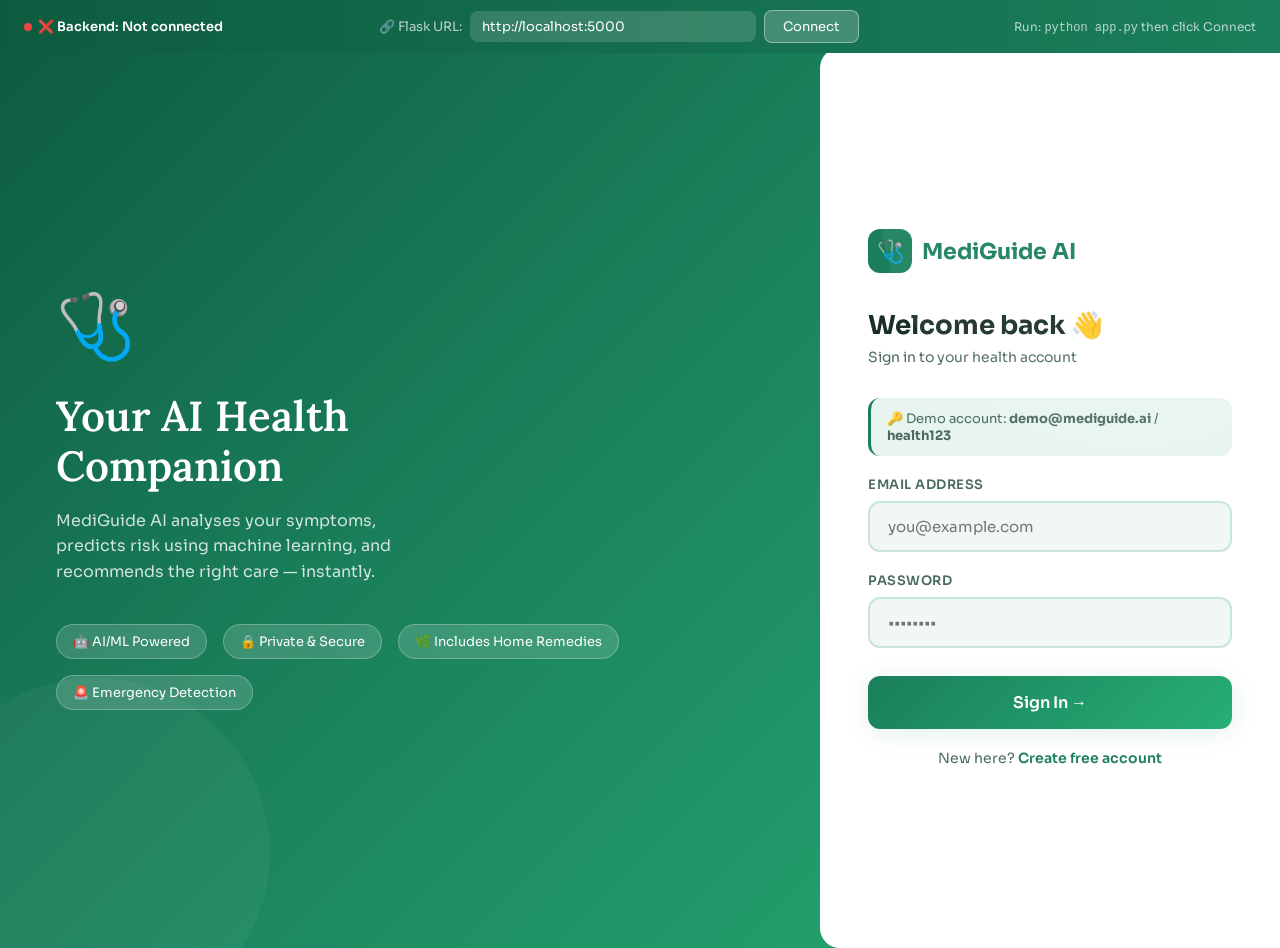
==== commit bd8f5442: "8th" ====
--- a/frontend/index.html
+++ b/frontend/index.html
@@ -390,7 +390,7 @@
   </div>
   <div style="display:flex;align-items:center;gap:8px;flex:1;max-width:480px;">
     <span style="opacity:.7;white-space:nowrap;">🔗 Flask URL:</span>
-    <input type="text" id="backendUrl" value="" placeholder="Leave blank — using same-origin backend">
+    <input type="text" id="backendUrl" value="http://localhost:5000" placeholder="http://localhost:5000">
     <button onclick="connectBackend()">Connect</button>
   </div>
   <div style="opacity:.7;font-size:12px;">Run: <code>python app.py</code> then click Connect</div>
@@ -914,7 +914,7 @@
 //  GLOBAL STATE
 // ═══════════════════════════════════════════
 const DEMO = { email:'demo@mediguide.ai', pass:'health123', name:'Demo User', age:28 };
-let BACKEND_URL = window.location.origin;  // auto-uses same domain on Render
+let BACKEND_URL = 'http://localhost:5000';
 let backendOnline = false;
 let currentUser = null;
 let userRating = 0;
@@ -1003,7 +1003,7 @@
 //  BACKEND CONNECTION
 // ═══════════════════════════════════════════
 async function connectBackend() {
-  const url = (document.getElementById('backendUrl').value.trim().replace(/\/$/,'')) || window.location.origin;
+  const url = document.getElementById('backendUrl').value.trim().replace(/\/$/,'');
   BACKEND_URL = url;
   try {
     const r = await fetch(url + '/', {method:'GET', signal: AbortSignal.timeout(4000)});
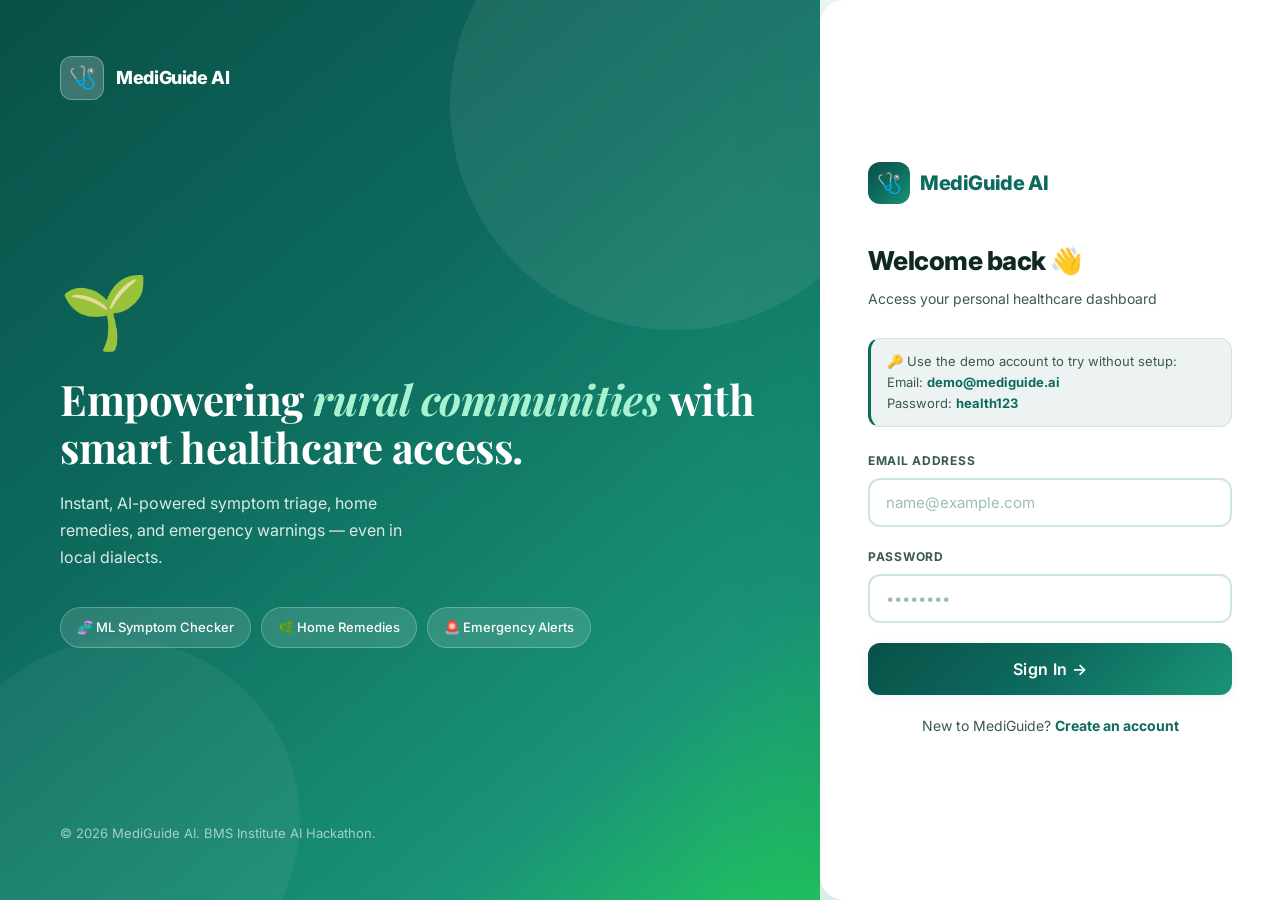
==== commit 39ce2a4f: "latest4" ====
--- a/frontend/index.html
+++ b/frontend/index.html
@@ -1,1659 +1,870 @@
 <!DOCTYPE html>
 <html lang="en">
 <head>
-<meta charset="UTF-8">
-<meta name="viewport" content="width=device-width, initial-scale=1.0">
-<title>MediGuide AI — Your Health Companion</title>
-<link href="https://fonts.googleapis.com/css2?family=Sora:wght@300;400;500;600;700;800&family=Lora:ital,wght@0,400;0,600;1,400&display=swap" rel="stylesheet">
-<style>
-  :root {
-    --bg: #f0f7f4;
-    --surface: #ffffff;
-    --surface2: #e8f5ef;
-    --primary: #1a7f5a;
-    --primary-light: #27ae76;
-    --primary-dark: #0e5c40;
-    --accent: #ff6b35;
-    --accent2: #ffd166;
-    --danger: #e63946;
-    --warn: #f4a261;
-    --safe: #2a9d8f;
-    --text: #1a2e28;
-    --text2: #4a6b5e;
-    --text3: #8aab9c;
-    --border: #c8e6d6;
-    --shadow: 0 4px 24px rgba(26,127,90,0.12);
-    --shadow-lg: 0 12px 48px rgba(26,127,90,0.18);
-    --radius: 20px;
-    --radius-sm: 12px;
-  }
-  * { margin:0; padding:0; box-sizing:border-box; }
-  body { font-family: 'Sora', sans-serif; background: var(--bg); color: var(--text); min-height: 100vh; overflow-x: hidden; }
-
-  /* SCREENS */
-  .screen { display:none; min-height:100vh; }
-  .screen.active { display:flex; }
-
-  /* ── BACKEND CONFIG BANNER ── */
-  #configBanner {
-    position:fixed; top:0; left:0; right:0; z-index:9999;
-    background:linear-gradient(90deg,#0e5c40,#1a7f5a);
-    color:white; padding:10px 24px; display:flex; align-items:center;
-    justify-content:space-between; gap:16px; font-size:13px; flex-wrap:wrap;
-  }
-  #configBanner input {
-    flex:1; min-width:200px; max-width:340px;
-    padding:7px 12px; border-radius:8px; border:none;
-    font-family:'Sora',sans-serif; font-size:13px;
-    background:rgba(255,255,255,0.15); color:white;
-  }
-  #configBanner input::placeholder { color:rgba(255,255,255,0.6); }
-  #configBanner button {
-    padding:7px 18px; background:rgba(255,255,255,0.2); border:1px solid rgba(255,255,255,0.4);
-    border-radius:8px; color:white; font-size:13px; cursor:pointer; font-family:'Sora',sans-serif;
-    white-space:nowrap; transition:background .2s;
-  }
-  #configBanner button:hover { background:rgba(255,255,255,0.35); }
-  .banner-status { display:flex; align-items:center; gap:6px; font-weight:600; }
-  .status-dot { width:8px; height:8px; border-radius:50%; background:#22c55e; animation:pulse 2s infinite; }
-  .status-dot.offline { background:#ef4444; animation:none; }
-  @keyframes pulse { 0%,100%{opacity:1}50%{opacity:.4} }
-
-  /* LOGIN */
-  #loginScreen { align-items: stretch; background: linear-gradient(135deg, #0e5c40 0%, #1a7f5a 40%, #27ae76 100%); position: relative; overflow: hidden; margin-top:48px; }
-  #loginScreen::before { content:''; position:absolute; top:-100px; right:-100px; width:500px; height:500px; border-radius:50%; background:rgba(255,255,255,0.06); pointer-events:none; }
-  #loginScreen::after { content:''; position:absolute; bottom:-80px; left:-80px; width:350px; height:350px; border-radius:50%; background:rgba(255,255,255,0.04); pointer-events:none; }
-  .login-left { flex:1; display:flex; flex-direction:column; justify-content:center; padding:60px 56px; color:white; }
-  .login-hero-icon { font-size:64px; margin-bottom:24px; animation:bounce 2s ease-in-out infinite; }
-  @keyframes bounce { 0%,100%{transform:translateY(0)} 50%{transform:translateY(-8px)} }
-  .login-tagline { font-family:'Lora',serif; font-size:42px; font-weight:600; line-height:1.2; margin-bottom:16px; }
-  .login-sub { font-size:16px; opacity:.8; line-height:1.6; max-width:380px; margin-bottom:40px; }
-  .trust-badges { display:flex; gap:16px; flex-wrap:wrap; }
-  .badge { background:rgba(255,255,255,0.15); border:1px solid rgba(255,255,255,0.25); border-radius:50px; padding:8px 16px; font-size:13px; display:flex; align-items:center; gap:6px; }
-  .login-right { width:460px; background:white; display:flex; flex-direction:column; justify-content:center; padding:56px 48px; border-radius:var(--radius) 0 0 var(--radius); }
-  .login-logo { display:flex; align-items:center; gap:10px; margin-bottom:36px; }
-  .login-logo-icon { width:44px; height:44px; background:var(--primary); border-radius:12px; display:flex; align-items:center; justify-content:center; font-size:22px; color:white; }
-  .login-logo span { font-size:22px; font-weight:700; color:var(--primary); }
-  .login-title { font-size:26px; font-weight:700; margin-bottom:6px; }
-  .login-desc { font-size:14px; color:var(--text2); margin-bottom:32px; }
-  .form-group { margin-bottom:20px; }
-  .form-label { display:block; font-size:13px; font-weight:600; color:var(--text2); margin-bottom:8px; letter-spacing:.5px; text-transform:uppercase; }
-  .form-input { width:100%; padding:14px 18px; border:2px solid var(--border); border-radius:var(--radius-sm); font-family:'Sora',sans-serif; font-size:15px; color:var(--text); background:var(--bg); transition:border-color .2s,box-shadow .2s; outline:none; }
-  .form-input:focus { border-color:var(--primary); box-shadow:0 0 0 3px rgba(26,127,90,0.12); }
-  .btn-primary { width:100%; padding:16px; background:linear-gradient(135deg,var(--primary),var(--primary-light)); color:white; border:none; border-radius:var(--radius-sm); font-family:'Sora',sans-serif; font-size:16px; font-weight:600; cursor:pointer; transition:transform .15s,box-shadow .2s; box-shadow:var(--shadow); margin-top:8px; }
-  .btn-primary:hover { transform:translateY(-2px); box-shadow:var(--shadow-lg); }
-  .btn-primary:active { transform:translateY(0); }
-  .btn-primary:disabled { opacity:.6; cursor:not-allowed; transform:none; }
-  .login-switch { text-align:center; margin-top:20px; font-size:14px; color:var(--text2); }
-  .login-switch a { color:var(--primary); font-weight:600; cursor:pointer; text-decoration:none; }
-  .error-msg { background:#ffeaea; color:var(--danger); border-radius:var(--radius-sm); padding:12px 16px; font-size:13px; margin-bottom:16px; display:none; }
-  .success-msg { background:#dcfce7; color:#16a34a; border-radius:var(--radius-sm); padding:12px 16px; font-size:13px; margin-bottom:16px; display:none; }
-  .demo-hint { background:var(--surface2); border-radius:var(--radius-sm); padding:12px 16px; font-size:13px; color:var(--text2); margin-bottom:20px; border-left:3px solid var(--primary); }
-
-  /* DASHBOARD */
-  #dashScreen { flex-direction:column; background:var(--bg); margin-top:48px; }
-  .topbar { background:white; padding:0 32px; height:70px; display:flex; align-items:center; justify-content:space-between; border-bottom:1px solid var(--border); position:sticky; top:0; z-index:100; box-shadow:0 2px 12px rgba(26,127,90,0.07); }
-  .topbar-logo { display:flex; align-items:center; gap:10px; font-size:20px; font-weight:700; color:var(--primary); }
-  .topbar-nav { display:flex; gap:4px; flex-wrap:wrap; }
-  .nav-btn { padding:8px 14px; border:none; border-radius:10px; font-family:'Sora',sans-serif; font-size:13px; font-weight:500; cursor:pointer; color:var(--text2); background:transparent; transition:all .2s; }
-  .nav-btn:hover, .nav-btn.active { background:var(--surface2); color:var(--primary); font-weight:600; }
-  .topbar-right { display:flex; align-items:center; gap:12px; }
-  .user-avatar { width:40px; height:40px; background:linear-gradient(135deg,var(--primary),var(--primary-light)); border-radius:50%; display:flex; align-items:center; justify-content:center; font-size:16px; color:white; font-weight:600; cursor:pointer; }
-  .user-name { font-size:14px; font-weight:600; color:var(--text); }
-  .logout-btn { padding:8px 16px; border:1px solid var(--border); border-radius:8px; background:white; font-family:'Sora',sans-serif; font-size:13px; cursor:pointer; color:var(--text2); transition:all .2s; }
-  .logout-btn:hover { color:var(--danger); border-color:var(--danger); }
-
-  /* TABS */
-  .dash-content { flex:1; overflow-y:auto; }
-  .tab-panel { display:none; padding:36px 32px; max-width:1200px; margin:0 auto; }
-  .tab-panel.active { display:block; }
-
-  .welcome-banner { background:linear-gradient(135deg,var(--primary-dark) 0%,var(--primary) 60%,var(--primary-light) 100%); border-radius:var(--radius); padding:36px 40px; color:white; display:flex; align-items:center; justify-content:space-between; margin-bottom:32px; position:relative; overflow:hidden; }
-  .welcome-banner::after { content:'🏥'; position:absolute; right:40px; font-size:80px; opacity:.15; }
-  .welcome-text h2 { font-family:'Lora',serif; font-size:28px; margin-bottom:8px; }
-  .welcome-text p { opacity:.85; font-size:15px; }
-  .start-check-btn { background:white; color:var(--primary); border:none; border-radius:var(--radius-sm); padding:14px 28px; font-family:'Sora',sans-serif; font-size:15px; font-weight:700; cursor:pointer; white-space:nowrap; transition:all .2s; z-index:1; }
-  .start-check-btn:hover { transform:scale(1.04); box-shadow:var(--shadow-lg); }
-
-  .stats-grid { display:grid; grid-template-columns:repeat(4,1fr); gap:20px; margin-bottom:32px; }
-  .stat-card { background:white; border-radius:var(--radius-sm); padding:24px; border:1px solid var(--border); transition:transform .2s; }
-  .stat-card:hover { transform:translateY(-3px); }
-  .stat-icon { font-size:32px; margin-bottom:12px; }
-  .stat-value { font-size:28px; font-weight:800; color:var(--primary); }
-  .stat-label { font-size:13px; color:var(--text2); margin-top:4px; }
-  .section-title { font-size:20px; font-weight:700; margin-bottom:20px; color:var(--text); display:flex; align-items:center; gap:8px; }
-
-  .conditions-grid { display:grid; grid-template-columns:repeat(4,1fr); gap:16px; margin-bottom:36px; }
-  .condition-card { background:white; border-radius:var(--radius-sm); padding:20px 16px; text-align:center; border:2px solid var(--border); cursor:pointer; transition:all .22s; }
-  .condition-card:hover { border-color:var(--primary); box-shadow:var(--shadow); transform:translateY(-3px); }
-  .condition-card .icon { font-size:40px; margin-bottom:10px; }
-  .condition-card .name { font-size:13px; font-weight:600; color:var(--text); }
-  .condition-card .severity { font-size:11px; margin-top:6px; padding:3px 10px; border-radius:50px; display:inline-block; font-weight:600; }
-  .sev-low { background:#dcfce7; color:#16a34a; }
-  .sev-med { background:#fef9c3; color:#b45309; }
-  .sev-high { background:#fee2e2; color:#dc2626; }
-
-  .recent-activity { background:white; border-radius:var(--radius); border:1px solid var(--border); overflow:hidden; }
-  .activity-header { padding:20px 24px; border-bottom:1px solid var(--border); font-weight:700; font-size:16px; }
-  .activity-item { padding:16px 24px; display:flex; align-items:center; gap:14px; border-bottom:1px solid var(--border); transition:background .15s; }
-  .activity-item:last-child { border-bottom:none; }
-  .activity-item:hover { background:var(--bg); }
-  .activity-dot { width:36px; height:36px; border-radius:50%; display:flex; align-items:center; justify-content:center; font-size:16px; flex-shrink:0; }
-  .dot-safe { background:#dcfce7; }
-  .dot-warn { background:#fef9c3; }
-  .dot-danger { background:#fee2e2; }
-  .activity-info { flex:1; }
-  .activity-title { font-size:14px; font-weight:600; }
-  .activity-sub { font-size:12px; color:var(--text3); margin-top:2px; }
-  .activity-tag { font-size:11px; padding:4px 12px; border-radius:50px; font-weight:600; }
-
-  /* CHAT */
-  #chatPanel { display:flex; flex-direction:column; height:calc(100vh - 118px); padding:0; max-width:100%; }
-  #chatPanel.active { display:flex; }
-  .chat-layout { display:flex; height:100%; gap:0; }
-  .chat-sidebar { width:280px; background:white; border-right:1px solid var(--border); display:flex; flex-direction:column; padding:24px 20px; flex-shrink:0; overflow-y:auto; }
-  .sidebar-title { font-size:13px; font-weight:700; color:var(--text3); letter-spacing:1px; text-transform:uppercase; margin-bottom:16px; }
-  .quick-symptoms { display:flex; flex-direction:column; gap:8px; }
-  .qs-btn { padding:12px 14px; border:1.5px solid var(--border); border-radius:var(--radius-sm); background:var(--bg); font-family:'Sora',sans-serif; font-size:13px; color:var(--text); cursor:pointer; text-align:left; transition:all .2s; display:flex; align-items:center; gap:8px; }
-  .qs-btn:hover { border-color:var(--primary); background:var(--surface2); color:var(--primary); }
-  .triage-legend { margin-top:20px; padding-top:20px; border-top:1px solid var(--border); }
-  .legend-item { display:flex; align-items:center; gap:10px; margin-bottom:10px; font-size:12px; color:var(--text2); }
-  .legend-dot { width:12px; height:12px; border-radius:50%; flex-shrink:0; }
-  .chat-main { flex:1; display:flex; flex-direction:column; overflow:hidden; }
-  .chat-messages { flex:1; overflow-y:auto; padding:28px 32px; display:flex; flex-direction:column; gap:20px; scroll-behavior:smooth; }
-  .chat-messages::-webkit-scrollbar { width:6px; }
-  .chat-messages::-webkit-scrollbar-thumb { background:var(--border); border-radius:3px; }
-  .msg { display:flex; gap:12px; max-width:82%; animation:msgIn .3s ease; }
-  @keyframes msgIn { from{opacity:0;transform:translateY(12px)} to{opacity:1;transform:translateY(0)} }
-  .msg.user { align-self:flex-end; flex-direction:row-reverse; }
-  .msg-avatar { width:36px; height:36px; border-radius:50%; display:flex; align-items:center; justify-content:center; font-size:18px; flex-shrink:0; }
-  .bot-avatar { background:var(--surface2); border:2px solid var(--border); }
-  .user-avatar-chat { background:linear-gradient(135deg,var(--primary),var(--primary-light)); color:white; font-weight:700; font-size:14px; }
-  .msg-bubble { background:white; border:1px solid var(--border); border-radius:18px; border-bottom-left-radius:4px; padding:14px 18px; font-size:14px; line-height:1.6; box-shadow:0 2px 8px rgba(0,0,0,0.06); }
-  .msg.user .msg-bubble { background:linear-gradient(135deg,var(--primary),var(--primary-light)); color:white; border:none; border-radius:18px; border-bottom-right-radius:4px; }
-  .triage-card { margin-top:12px; border-radius:var(--radius-sm); overflow:hidden; border:1px solid var(--border); }
-  .triage-header { padding:12px 16px; font-size:14px; font-weight:700; color:white; }
-  .triage-emergency { background:linear-gradient(90deg,#dc2626,#ef4444); }
-  .triage-clinic { background:linear-gradient(90deg,#d97706,#f59e0b); }
-  .triage-home { background:linear-gradient(90deg,#16a34a,#22c55e); }
-  .triage-body { padding:14px 16px; background:white; border-top:1px solid var(--border); }
-  .triage-body ul { padding-left:18px; margin-top:8px; }
-  .triage-body li { font-size:13px; color:var(--text2); margin-bottom:4px; }
-
-  /* REMEDY SECTION */
-  .remedy-section { margin-top:12px; background:#f0fdf4; border-radius:var(--radius-sm); padding:14px; border:1.5px solid #bbf7d0; }
-  .remedy-title { font-size:12px; font-weight:700; color:#16a34a; text-transform:uppercase; letter-spacing:.5px; margin-bottom:8px; display:flex; align-items:center; gap:6px; }
-  .remedy-list { list-style:none; padding:0; }
-  .remedy-list li { font-size:13px; color:var(--text2); margin-bottom:6px; padding:6px 10px; background:white; border-radius:8px; border:1px solid #dcfce7; display:flex; align-items:flex-start; gap:6px; line-height:1.5; }
-
-  .msg-img-grid { display:flex; gap:8px; flex-wrap:wrap; margin-top:10px; }
-  .msg-img { width:60px; height:60px; border-radius:10px; background:var(--surface2); display:flex; align-items:center; justify-content:center; font-size:32px; border:1.5px solid var(--border); }
-  .risk-meter { margin-top:12px; background:var(--bg); border-radius:8px; padding:12px; border:1px solid var(--border); }
-  .risk-label { font-size:12px; font-weight:600; color:var(--text2); margin-bottom:6px; }
-  .risk-bar { height:10px; border-radius:5px; background:var(--border); overflow:hidden; }
-  .risk-fill { height:100%; border-radius:5px; transition:width 1s ease; }
-  .risk-low { background:linear-gradient(90deg,#4ade80,#22c55e); }
-  .risk-med { background:linear-gradient(90deg,#fbbf24,#f59e0b); }
-  .risk-high { background:linear-gradient(90deg,#f87171,#ef4444); }
-  .risk-score { font-size:12px; text-align:right; margin-top:4px; color:var(--text2); }
-
-  .followup-btns { display:flex; flex-wrap:wrap; gap:8px; margin-top:12px; }
-  .followup-btn { padding:8px 14px; border:1.5px solid var(--primary); border-radius:50px; background:white; font-family:'Sora',sans-serif; font-size:12px; color:var(--primary); font-weight:600; cursor:pointer; transition:all .2s; }
-  .followup-btn:hover { background:var(--primary); color:white; }
-
-  .typing-indicator { display:flex; align-items:center; gap:12px; }
-  .typing-dots { display:flex; gap:5px; padding:14px 18px; background:white; border:1px solid var(--border); border-radius:18px; border-bottom-left-radius:4px; }
-  .typing-dots span { width:8px; height:8px; border-radius:50%; background:var(--primary-light); animation:typing 1.4s ease-in-out infinite; }
-  .typing-dots span:nth-child(2) { animation-delay:.2s; }
-  .typing-dots span:nth-child(3) { animation-delay:.4s; }
-  @keyframes typing { 0%,80%,100%{transform:scale(.8);opacity:.5} 40%{transform:scale(1);opacity:1} }
-
-  .chat-input-area { background:white; border-top:1px solid var(--border); padding:20px 32px; }
-  .chat-input-row { display:flex; gap:12px; align-items:flex-end; }
-  .chat-input { flex:1; padding:14px 18px; border:2px solid var(--border); border-radius:var(--radius-sm); font-family:'Sora',sans-serif; font-size:14px; color:var(--text); resize:none; outline:none; transition:border-color .2s; max-height:120px; line-height:1.5; }
-  .chat-input:focus { border-color:var(--primary); }
-  .send-btn { width:50px; height:50px; border-radius:var(--radius-sm); background:linear-gradient(135deg,var(--primary),var(--primary-light)); border:none; color:white; font-size:20px; cursor:pointer; transition:all .2s; display:flex; align-items:center; justify-content:center; flex-shrink:0; }
-  .send-btn:hover { transform:scale(1.05); box-shadow:var(--shadow); }
-  .send-btn:disabled { opacity:.5; cursor:not-allowed; transform:none; }
-  .input-hint { font-size:11px; color:var(--text3); margin-top:8px; }
-  .backend-badge { display:inline-flex; align-items:center; gap:4px; font-size:10px; background:var(--surface2); color:var(--primary); padding:2px 8px; border-radius:50px; border:1px solid var(--border); margin-left:8px; }
-  .backend-badge .dot { width:6px; height:6px; border-radius:50%; background:#22c55e; }
-  .backend-badge .dot.off { background:#ef4444; }
-
-  /* BMI */
-  .bmi-layout { display:grid; grid-template-columns:1fr 1fr; gap:24px; }
-  .bmi-card { background:white; border-radius:var(--radius); padding:32px; border:1px solid var(--border); }
-  .bmi-title { font-size:18px; font-weight:700; margin-bottom:24px; display:flex; align-items:center; gap:8px; }
-  .slider-group { margin-bottom:28px; }
-  .slider-label-row { display:flex; justify-content:space-between; align-items:center; margin-bottom:10px; }
-  .slider-label { font-size:14px; font-weight:600; color:var(--text2); }
-  .slider-val { font-size:22px; font-weight:800; color:var(--primary); }
-  .slider-unit { font-size:12px; color:var(--text3); }
-  input[type=range] { width:100%; -webkit-appearance:none; height:8px; border-radius:4px; background:var(--border); outline:none; cursor:pointer; }
-  input[type=range]::-webkit-slider-thumb { -webkit-appearance:none; width:22px; height:22px; border-radius:50%; background:var(--primary); cursor:pointer; box-shadow:0 2px 8px rgba(26,127,90,0.3); transition:transform .15s; }
-  input[type=range]::-webkit-slider-thumb:hover { transform:scale(1.2); }
-  .age-group { margin-bottom:24px; }
-  .age-input-row { display:flex; align-items:center; gap:12px; }
-  .age-stepper { width:40px; height:40px; border:2px solid var(--border); border-radius:8px; background:white; font-size:20px; cursor:pointer; display:flex; align-items:center; justify-content:center; transition:all .2s; color:var(--primary); }
-  .age-stepper:hover { background:var(--surface2); border-color:var(--primary); }
-  .age-display { font-size:28px; font-weight:800; color:var(--primary); min-width:60px; text-align:center; }
-  .age-label-sm { font-size:12px; color:var(--text3); }
-  .bmi-result-card { border-radius:var(--radius-sm); padding:24px; text-align:center; margin-top:24px; transition:all .4s; }
-  .bmi-number { font-size:56px; font-weight:800; line-height:1; }
-  .bmi-category { font-size:18px; font-weight:700; margin-top:8px; }
-  .bmi-desc { font-size:13px; opacity:.8; margin-top:6px; }
-  .bmi-underweight { background:linear-gradient(135deg,#dbeafe,#bfdbfe); color:#1e40af; }
-  .bmi-normal { background:linear-gradient(135deg,#dcfce7,#bbf7d0); color:#15803d; }
-  .bmi-overweight { background:linear-gradient(135deg,#fef9c3,#fde68a); color:#92400e; }
-  .bmi-obese { background:linear-gradient(135deg,#fee2e2,#fecaca); color:#991b1b; }
-  .severity-display { margin-top:20px; }
-  .sev-title { font-size:13px; font-weight:700; color:var(--text2); text-transform:uppercase; letter-spacing:.5px; margin-bottom:10px; }
-  .sev-slider-track { position:relative; height:16px; border-radius:8px; background:linear-gradient(90deg,#22c55e 0%,#fbbf24 50%,#ef4444 100%); margin-bottom:6px; }
-  .sev-slider-thumb { position:absolute; top:50%; transform:translate(-50%,-50%); width:24px; height:24px; border-radius:50%; background:white; border:3px solid var(--text); box-shadow:0 2px 8px rgba(0,0,0,0.25); transition:left .4s; }
-  .sev-labels { display:flex; justify-content:space-between; font-size:11px; color:var(--text3); }
-  .risk-pills { display:flex; flex-wrap:wrap; gap:8px; margin-top:10px; }
-  .risk-pill { font-size:12px; padding:4px 12px; border-radius:50px; font-weight:600; }
-  .bmi-health-risk { margin-bottom:20px; }
-  .risk-category-label { font-size:13px; font-weight:600; color:var(--text2); }
-  .bmi-table { width:100%; border-collapse:collapse; margin-top:16px; font-size:13px; }
-  .bmi-table th { background:var(--bg); padding:10px 14px; text-align:left; font-size:12px; color:var(--text3); border-bottom:1px solid var(--border); }
-  .bmi-table td { padding:10px 14px; border-bottom:1px solid var(--border); }
-  .bmi-table tr.active-row td { background:#dcfce7; font-weight:700; color:var(--primary); }
-  .chat-with-bmi-btn { width:100%; margin-top:20px; padding:14px; background:linear-gradient(135deg,var(--primary),var(--primary-light)); color:white; border:none; border-radius:var(--radius-sm); font-family:'Sora',sans-serif; font-size:14px; font-weight:600; cursor:pointer; transition:all .2s; }
-  .chat-with-bmi-btn:hover { transform:translateY(-2px); box-shadow:var(--shadow); }
-
-  /* BODY MAP */
-  .bodymap-layout { display:grid; grid-template-columns:220px 1fr; gap:28px; }
-  .body-figure-wrap { text-align:center; }
-  .body-figure-wrap h3 { font-size:14px; font-weight:600; color:var(--text2); margin-bottom:16px; }
-  .body-svg-container { background:white; border-radius:var(--radius); padding:20px; border:1px solid var(--border); display:inline-block; }
-  svg .hotspot { cursor:pointer; }
-  svg .hotspot:hover circle { fill:rgba(26,127,90,0.25); }
-  .body-legend { display:flex; gap:16px; justify-content:center; margin-top:12px; font-size:12px; color:var(--text2); }
-  .body-legend span { display:flex; align-items:center; gap:6px; }
-  .body-legend i { width:14px; height:14px; border-radius:4px; display:inline-block; }
-  .bodymap-panel { background:white; border-radius:var(--radius); padding:28px; border:1px solid var(--border); }
-  .region-title { font-size:18px; font-weight:700; margin-bottom:20px; }
-  .symptom-checkboxes { display:grid; grid-template-columns:1fr 1fr; gap:10px; margin-bottom:24px; }
-  .sym-check { display:flex; align-items:center; gap:10px; padding:10px 14px; background:var(--bg); border-radius:var(--radius-sm); border:1.5px solid var(--border); cursor:pointer; font-size:13px; transition:all .2s; }
-  .sym-check:hover { border-color:var(--primary); background:var(--surface2); }
-  .sym-check input[type=checkbox] { accent-color:var(--primary); width:16px; height:16px; }
-  .sym-check.checked { background:var(--surface2); border-color:var(--primary); font-weight:600; color:var(--primary); }
-  .severity-group { margin-bottom:24px; }
-  .severity-btns { display:flex; gap:10px; }
-  .sev-btn { flex:1; padding:10px; border:2px solid var(--border); border-radius:var(--radius-sm); background:white; font-family:'Sora',sans-serif; font-size:13px; cursor:pointer; transition:all .2s; font-weight:600; }
-  .sev-btn:hover { border-color:var(--primary); }
-  .sev-btn.active { background:var(--primary); color:white; border-color:var(--primary); }
-  .sev-btn.mild-active { background:#22c55e; color:white; border-color:#22c55e; }
-  .sev-btn.mod-active { background:#f59e0b; color:white; border-color:#f59e0b; }
-  .sev-btn.sev-active { background:#ef4444; color:white; border-color:#ef4444; }
-  .send-bodymap-btn { width:100%; padding:14px; background:linear-gradient(135deg,var(--primary),var(--primary-light)); color:white; border:none; border-radius:var(--radius-sm); font-family:'Sora',sans-serif; font-size:15px; font-weight:700; cursor:pointer; transition:all .2s; }
-  .send-bodymap-btn:hover { transform:translateY(-2px); box-shadow:var(--shadow); }
-
-  /* REPORT */
-  .report-controls { display:flex; flex-wrap:wrap; gap:12px; align-items:center; margin-bottom:24px; }
-  .report-controls input, .report-controls select { padding:10px 14px; border:2px solid var(--border); border-radius:var(--radius-sm); font-family:'Sora',sans-serif; font-size:14px; color:var(--text); background:white; outline:none; }
-  .report-controls input:focus, .report-controls select:focus { border-color:var(--primary); }
-  .print-btn { padding:10px 24px; background:var(--primary); color:white; border:none; border-radius:var(--radius-sm); font-family:'Sora',sans-serif; font-size:14px; font-weight:600; cursor:pointer; transition:all .2s; }
-  .print-btn:hover { background:var(--primary-dark); }
-  .report-preview { background:white; border-radius:var(--radius); border:1px solid var(--border); padding:40px; }
-  .report-header { display:flex; justify-content:space-between; align-items:center; margin-bottom:24px; }
-  .report-logo { display:flex; align-items:center; gap:16px; }
-  .report-logo-icon { width:56px; height:56px; background:var(--primary); border-radius:14px; display:flex; align-items:center; justify-content:center; font-size:28px; color:white; }
-  .report-logo-text h2 { font-size:20px; font-weight:700; color:var(--primary); }
-  .report-logo-text p { font-size:13px; color:var(--text2); margin-top:2px; }
-  .report-meta { text-align:right; font-size:13px; color:var(--text2); }
-  .report-meta div { margin-bottom:4px; }
-  .report-disclaimer { background:#fef9c3; border:1px solid #fde68a; border-radius:var(--radius-sm); padding:14px 18px; font-size:13px; color:#92400e; margin-bottom:24px; }
-  .report-section { border:1px solid var(--border); border-radius:var(--radius-sm); overflow:hidden; margin-bottom:20px; }
-  .report-section-title { padding:14px 20px; background:var(--surface2); font-size:14px; font-weight:700; color:var(--primary); border-bottom:1px solid var(--border); }
-  .report-patient-grid { display:grid; grid-template-columns:repeat(3,1fr); gap:0; }
-  .report-field { padding:16px 20px; border-right:1px solid var(--border); }
-  .report-field:nth-child(3n) { border-right:none; }
-  .report-field-label { font-size:11px; text-transform:uppercase; letter-spacing:.5px; color:var(--text3); margin-bottom:4px; }
-  .report-field-val { font-size:15px; font-weight:600; color:var(--text); }
-  .report-bmi-row { display:flex; align-items:center; gap:20px; padding:20px; }
-  .report-bmi-big { font-size:48px; font-weight:800; color:var(--primary); }
-  .report-bmi-info { flex:1; }
-  .report-bmi-cat { font-size:18px; font-weight:700; margin-bottom:4px; }
-  .report-bmi-detail { font-size:13px; color:var(--text2); }
-  .report-vitals-grid { display:grid; grid-template-columns:repeat(4,1fr); }
-  .report-vital { padding:20px; text-align:center; border-right:1px solid var(--border); }
-  .report-vital:last-child { border-right:none; }
-  .report-vital-icon { font-size:24px; margin-bottom:6px; }
-  .report-vital-val { font-size:18px; font-weight:700; color:var(--primary); }
-  .report-vital-label { font-size:11px; color:var(--text3); margin-top:4px; }
-  .report-history-table { width:100%; border-collapse:collapse; font-size:13px; }
-  .report-history-table th { background:var(--surface2); padding:12px 16px; text-align:left; color:var(--text2); font-size:12px; }
-  .report-history-table td { padding:12px 16px; border-bottom:1px solid var(--border); }
-  .report-badge { display:inline-block; padding:3px 10px; border-radius:50px; font-size:11px; font-weight:600; }
-  .badge-home { background:#dcfce7; color:#16a34a; }
-  .badge-clinic { background:#fef9c3; color:#b45309; }
-  .badge-emergency { background:#fee2e2; color:#dc2626; }
-  .report-footer { text-align:center; font-size:11px; color:var(--text3); padding:20px; border-top:1px solid var(--border); line-height:1.7; }
-
-  /* TIPS */
-  .tips-grid { display:grid; grid-template-columns:repeat(3,1fr); gap:20px; }
-  .tip-card { background:white; border-radius:var(--radius); overflow:hidden; border:1px solid var(--border); transition:transform .2s; }
-  .tip-card:hover { transform:translateY(-4px); box-shadow:var(--shadow); }
-  .tip-img { height:80px; display:flex; align-items:center; justify-content:center; font-size:40px; }
-  .tip-body { padding:20px; }
-  .tip-cat { font-size:11px; font-weight:700; color:var(--primary); text-transform:uppercase; letter-spacing:.5px; margin-bottom:6px; }
-  .tip-title { font-size:16px; font-weight:700; margin-bottom:8px; }
-  .tip-text { font-size:13px; color:var(--text2); line-height:1.6; }
-
-  /* FEEDBACK */
-  .feedback-form { background:white; border-radius:var(--radius); padding:40px; border:1px solid var(--border); max-width:600px; }
-  .rating-stars { display:flex; gap:8px; font-size:32px; margin-bottom:24px; cursor:pointer; }
-  .star { transition:transform .15s; }
-  .star:hover { transform:scale(1.2); }
-  .feedback-textarea { width:100%; padding:14px 18px; border:2px solid var(--border); border-radius:var(--radius-sm); font-family:'Sora',sans-serif; font-size:14px; color:var(--text); resize:vertical; min-height:80px; outline:none; }
-  .feedback-textarea:focus { border-color:var(--primary); }
-  .feedback-success { text-align:center; padding:60px; display:none; }
-  .big-check { font-size:60px; margin-bottom:16px; }
-
-  /* PROFILE */
-  .profile-layout { display:grid; grid-template-columns:300px 1fr; gap:28px; }
-  .profile-card { background:white; border-radius:var(--radius); padding:32px; border:1px solid var(--border); text-align:center; }
-  .profile-avatar-large { width:80px; height:80px; background:linear-gradient(135deg,var(--primary),var(--primary-light)); border-radius:50%; display:flex; align-items:center; justify-content:center; font-size:32px; color:white; font-weight:700; margin:0 auto 16px; }
-  .profile-name { font-size:20px; font-weight:700; margin-bottom:4px; }
-  .profile-email { font-size:14px; color:var(--text2); margin-bottom:24px; }
-  .health-score-ring { position:relative; display:inline-block; margin:16px 0; }
-  .health-score-ring svg { display:block; }
-  .score-text { position:absolute; top:50%; left:50%; transform:translate(-50%,-50%); text-align:center; }
-  .score-num { font-size:24px; font-weight:800; color:var(--primary); }
-  .score-label { font-size:10px; color:var(--text3); }
-  .profile-info { background:white; border-radius:var(--radius); padding:32px; border:1px solid var(--border); }
-  .info-row { display:flex; padding:14px 0; border-bottom:1px solid var(--border); }
-  .info-row:last-child { border-bottom:none; }
-  .info-key { width:180px; font-size:13px; color:var(--text2); font-weight:600; flex-shrink:0; }
-  .info-val { font-size:14px; font-weight:600; color:var(--text); }
-
-  .disclaimer-bar { background:var(--surface2); border-top:1px solid var(--border); padding:12px 32px; font-size:12px; color:var(--text2); text-align:center; }
-
-  /* PRINT */
-  @media print {
-    #configBanner,.topbar,.chat-sidebar,.chat-input-area,.disclaimer-bar,
-    .report-controls,.nav-btn,.topbar-right { display:none !important; }
-    #dashScreen { margin-top:0; }
-    .report-preview { box-shadow:none; border:none; }
-  }
-</style>
+  <meta charset="UTF-8">
+  <meta name="viewport" content="width=device-width, initial-scale=1.0">
+
+  <!-- ── SEO Meta Tags ── -->
+  <title>MediGuide AI — Rural Healthcare Triage &amp; Remedy Companion</title>
+  <meta name="description" content="MediGuide AI provides instant AI-powered symptom triage, home remedies, and emergency warnings for rural communities in India. ML-backed, multilingual health companion.">
+  <meta name="keywords" content="rural health, AI doctor, symptom checker, home remedies, India healthcare, triage, emergency alerts">
+  <meta name="author" content="MediGuide AI — BMS Institute AI Hackathon 2026">
+  <meta name="robots" content="index, follow">
+
+  <!-- ── Open Graph ── -->
+  <meta property="og:title" content="MediGuide AI — Smart Rural Healthcare">
+  <meta property="og:description" content="AI-powered symptom checker and triage companion for rural India.">
+  <meta property="og:type" content="website">
+
+  <!-- ── Google Fonts: Inter + Playfair Display ── -->
+  <link rel="preconnect" href="https://fonts.googleapis.com">
+  <link rel="preconnect" href="https://fonts.gstatic.com" crossorigin>
+  <link href="https://fonts.googleapis.com/css2?family=Inter:wght@300;400;500;600;700;800&family=Playfair+Display:ital,wght@0,600;0,700;1,600&display=swap" rel="stylesheet">
+
+  <!-- ── Modular CSS (order matters) ── -->
+  <link rel="stylesheet" href="static/css/variables.css">
+  <link rel="stylesheet" href="static/css/components.css">
+  <link rel="stylesheet" href="static/css/auth.css">
+  <link rel="stylesheet" href="static/css/dashboard.css">
+  <link rel="stylesheet" href="static/css/chat.css">
+  <link rel="stylesheet" href="static/css/panels.css">
+  <link rel="stylesheet" href="static/css/print.css">
+
+  
 </head>
 <body>
 
-<!-- ══════════════ BACKEND CONFIG BANNER ══════════════ -->
-<div id="configBanner">
-  <div class="banner-status">
-    <div class="status-dot offline" id="backendDot"></div>
-    <span id="backendStatusText">Backend: Not connected</span>
-  </div>
-  <div style="display:flex;align-items:center;gap:8px;flex:1;max-width:480px;">
-    <span style="opacity:.7;white-space:nowrap;">🔗 Flask URL:</span>
-    <input type="text" id="backendUrl" value="http://localhost:5000" placeholder="http://localhost:5000">
-    <button onclick="connectBackend()">Connect</button>
-  </div>
-  <div style="opacity:.7;font-size:12px;">Run: <code>python app.py</code> then click Connect</div>
-</div>
-
-<!-- ══════════════ LOGIN SCREEN ══════════════ -->
-<div id="loginScreen" class="screen active">
-  <div class="login-left">
-    <div class="login-hero-icon">🩺</div>
-    <div class="login-tagline">Your AI Health<br>Companion</div>
-    <div class="login-sub">MediGuide AI analyses your symptoms, predicts risk using machine learning, and recommends the right care — instantly.</div>
-    <div class="trust-badges">
-      <div class="badge">🤖 AI/ML Powered</div>
-      <div class="badge">🔒 Private & Secure</div>
-      <div class="badge">🌿 Includes Home Remedies</div>
-      <div class="badge">🚨 Emergency Detection</div>
+  <!-- ══════════════ AUTHENTICATION SCREEN ══════════════ -->
+  <div id="loginScreen" class="screen active">
+    <!-- Left Hero Column -->
+    <div class="login-hero">
+      <div class="hero-logo">
+        <div class="hero-logo-icon">🩺</div>
+        <span>MediGuide AI</span>
+      </div>
+      <div class="hero-main">
+        <div class="hero-icon-big animate-bounce">🌱</div>
+        <h1 class="hero-headline">Empowering <em>rural communities</em> with smart healthcare access.</h1>
+        <p class="hero-subtext">Instant, AI-powered symptom triage, home remedies, and emergency warnings — even in local dialects.</p>
+        <div class="hero-badges">
+          <div class="hero-badge">🧬 ML Symptom Checker</div>
+          <div class="hero-badge">🌿 Home Remedies</div>
+          <div class="hero-badge">🚨 Emergency Alerts</div>
+        </div>
+      </div>
+      <div class="hero-footer">
+        © 2026 MediGuide AI. BMS Institute AI Hackathon.
+      </div>
+    </div>
+
+    <!-- Right Form Column -->
+    <div class="login-form-col">
+      <div class="form-logo">
+        <div class="form-logo-icon">🩺</div>
+        <div class="form-logo-text">MediGuide AI</div>
+      </div>
+
+      <!-- SIGN IN FORM -->
+      <div id="loginForm" class="animate-fadein">
+        <h2 class="form-title">Welcome back 👋</h2>
+        <p class="form-subtitle">Access your personal healthcare dashboard</p>
+
+        <div class="demo-hint">
+          🔑 Use the demo account to try without setup:<br>
+          Email: <strong>demo@mediguide.ai</strong><br>
+          Password: <strong>health123</strong>
+        </div>
+
+        <div id="loginError" class="auth-error hidden">❌ Invalid email or password. Please try again.</div>
+
+        <div class="form-group">
+          <label class="form-label" for="loginEmail">Email Address</label>
+          <input type="email" id="loginEmail" class="form-input" placeholder="name@example.com" autocomplete="email">
+        </div>
+        <div class="form-group">
+          <label class="form-label" for="loginPass">Password</label>
+          <input type="password" id="loginPass" class="form-input" placeholder="••••••••" autocomplete="current-password">
+        </div>
+        <button class="btn btn-primary btn-full btn-lg" id="loginBtn" onclick="doLogin()">Sign In &rarr;</button>
+        <p class="auth-switch">New to MediGuide? <a onclick="showRegister()">Create an account</a></p>
+      </div>
+
+      <!-- REGISTER FORM -->
+      <div id="registerForm" class="hidden animate-fadein">
+        <h2 class="form-title">Create Account 🌱</h2>
+        <p class="form-subtitle">Register to save your medical checks and reports</p>
+
+        <div id="registerError" class="auth-error hidden">❌ Registration failed. Please check your inputs.</div>
+        <div id="registerSuccess" class="auth-success hidden">✅ Registration successful! Signing you in...</div>
+
+        <div class="form-group">
+          <label class="form-label" for="regName">Full Name</label>
+          <input type="text" id="regName" class="form-input" placeholder="Enter your full name" autocomplete="name">
+        </div>
+        <div class="form-group">
+          <label class="form-label" for="regAge">Age</label>
+          <input type="number" id="regAge" class="form-input" placeholder="e.g. 28" min="1" max="120">
+        </div>
+        <div class="form-group">
+          <label class="form-label" for="regEmail">Email Address</label>
+          <input type="email" id="regEmail" class="form-input" placeholder="name@example.com" autocomplete="email">
+        </div>
+        <div class="form-group">
+          <label class="form-label" for="regPass">Password</label>
+          <input type="password" id="regPass" class="form-input" placeholder="Minimum 6 characters" autocomplete="new-password">
+        </div>
+        <button class="btn btn-primary btn-full btn-lg" id="registerBtn" onclick="doRegister()">Create Account &rarr;</button>
+        <p class="auth-switch">Already registered? <a onclick="showLogin()">Sign in instead</a></p>
+      </div>
     </div>
   </div>
-  <div class="login-right">
-    <div class="login-logo">
-      <div class="login-logo-icon">🩺</div>
-      <span>MediGuide AI</span>
-    </div>
-
-    <!-- LOGIN FORM -->
-    <div id="loginForm">
-      <div class="login-title">Welcome back 👋</div>
-      <div class="login-desc">Sign in to your health account</div>
-      <div class="demo-hint">🔑 Demo account: <strong>demo@mediguide.ai</strong> / <strong>health123</strong></div>
-      <div class="error-msg" id="loginError">❌ Invalid email or password. Try demo credentials.</div>
+
+
+  <!-- ══════════════ DASHBOARD INTERFACE ══════════════ -->
+  <div id="dashScreen" class="screen">
+
+    <!-- Topbar Navigation -->
+    <header class="topbar">
+      <div class="topbar-logo" onclick="showTab('homePanel')">
+        <div class="topbar-logo-icon">🩺</div>
+        <span class="topbar-logo-text">MediGuide AI</span>
+      </div>
+
+      <nav class="topbar-nav" role="navigation" aria-label="Main navigation">
+        <button class="nav-btn active"  data-panel="homePanel">🏠 Home</button>
+        <button class="nav-btn" data-panel="chatPanel">💬 AI Doctor</button>
+        <button class="nav-btn" data-panel="remediesPanel">🌿 Remedies</button>
+        <button class="nav-btn" data-panel="emergencyPanel">🚨 Emergency</button>
+        <button class="nav-btn" data-panel="bodymapPanel">🫀 Body Map</button>
+        <button class="nav-btn" data-panel="bmiPanel">⚖️ BMI</button>
+        <button class="nav-btn" data-panel="reportPanel">📋 Report</button>
+        <button class="nav-btn" data-panel="tipsPanel">💡 Tips</button>
+        <button class="nav-btn" data-panel="feedbackPanel">⭐ Feedback</button>
+        <button class="nav-btn" data-panel="profilePanel">👤 Profile</button>
+      </nav>
+
+      <div class="topbar-right">
+        <div class="user-chip" onclick="showTab('profilePanel')">
+          <div class="user-avatar" id="topUserAvatar">U</div>
+          <span class="user-chip-name" id="topUserName">Guest</span>
+        </div>
+        <button class="logout-btn" onclick="doLogout()">Sign Out</button>
+      </div>
+    </header>
+
+    <!-- Main Content Area -->
+    <main class="dash-content">
+
+      <!-- 1. HOME PANEL -->
+      <div id="homePanel" class="tab-panel active">
+        <div class="home-hero-banner">
+          <div class="hero-text-col">
+            <h2 class="hero-title">Namaste, <span id="welcomeName">Friend</span>! 😊</h2>
+            <p class="hero-subtitle">Check symptoms safely with AI, discover natural home remedies, and access urgent care support.</p>
+          </div>
+          <div class="hero-cta-col">
+            <button class="hero-check-btn" onclick="showTab('chatPanel')">
+              🩺 Start Symptom Check &rarr;
+            </button>
+          </div>
+        </div>
+
+        <!-- Health Alert Ticker -->
+        <div class="ticker-wrap" style="margin-bottom: 28px;">
+          <div class="ticker-inner" id="tickerInner"></div>
+        </div>
+
+        <!-- Stats Grid -->
+        <div class="stats-grid">
+          <div class="stat-card">
+            <div class="stat-icon">🏥</div>
+            <div class="stat-value" id="statChecks">0</div>
+            <div class="stat-label">Symptom Checks Done</div>
+          </div>
+          <div class="stat-card">
+            <div class="stat-icon">🩺</div>
+            <div class="stat-value" id="statBackend">—</div>
+            <div class="stat-label">ML Server Connection</div>
+          </div>
+          <div class="stat-card">
+            <div class="stat-icon">🛡️</div>
+            <div class="stat-value" id="statStatus">Good</div>
+            <div class="stat-label">Latest Triage Level</div>
+          </div>
+          <div class="stat-card">
+            <div class="stat-icon">⚡</div>
+            <div class="stat-value" id="statRisk">Low</div>
+            <div class="stat-label">Latest Risk Assessment</div>
+          </div>
+        </div>
+
+        <!-- Common Conditions -->
+        <div class="section-title">🫁 Common Rural Conditions — Tap to Check</div>
+        <div class="conditions-grid">
+          <div class="condition-card" onclick="startSymptomChat('I have fever, shivering, and body pain')">
+            <div class="cond-icon">🤒</div>
+            <div class="cond-name">Fever / Bukhar</div>
+            <span class="cond-badge badge-warn">Check Fever</span>
+          </div>
+          <div class="condition-card" onclick="startSymptomChat('I have a bad cough, sore throat, and runny nose')">
+            <div class="cond-icon">🤧</div>
+            <div class="cond-name">Cold &amp; Cough / Khansi</div>
+            <span class="cond-badge badge-safe">Check Cold</span>
+          </div>
+          <div class="condition-card" onclick="startSymptomChat('I have severe chest pain and breathlessness')">
+            <div class="cond-icon">💔</div>
+            <div class="cond-name">Chest Pain / Emergency</div>
+            <span class="cond-badge badge-danger">Immediate Check</span>
+          </div>
+          <div class="condition-card" onclick="startSymptomChat('I feel dizzy, lightheaded, and weak')">
+            <div class="cond-icon">😵</div>
+            <div class="cond-name">Dizziness / Chakkar</div>
+            <span class="cond-badge badge-safe">Check Balance</span>
+          </div>
+          <div class="condition-card" onclick="startSymptomChat('I have stomach pain, vomiting, and diarrhoea')">
+            <div class="cond-icon">🤢</div>
+            <div class="cond-name">Stomach Ache / Vomit</div>
+            <span class="cond-badge badge-warn">Check Stomach</span>
+          </div>
+          <div class="condition-card" onclick="startSymptomChat('I have an itchy red skin rash')">
+            <div class="cond-icon">🔴</div>
+            <div class="cond-name">Skin Rash / Khujli</div>
+            <span class="cond-badge badge-safe">Check Skin</span>
+          </div>
+          <div class="condition-card" onclick="startSymptomChat('I have pain in my back and muscle stiffness')">
+            <div class="cond-icon">🦴</div>
+            <div class="cond-name">Back Pain / Dard</div>
+            <span class="cond-badge badge-safe">Check Joints</span>
+          </div>
+          <div class="condition-card" onclick="startSymptomChat('I have joint pain and swelling in my knees')">
+            <div class="cond-icon">🦵</div>
+            <div class="cond-name">Swollen Joints</div>
+            <span class="cond-badge badge-warn">Check Joints</span>
+          </div>
+        </div>
+
+        <!-- Recent Activity Feed -->
+        <div class="section-title">🕒 Your Health Timeline</div>
+        <div class="activity-card">
+          <div class="activity-header">
+            <span>Recent Symptom Check History</span>
+            <button class="btn btn-ghost btn-sm" onclick="showTab('reportPanel')">View Report</button>
+          </div>
+          <div id="activityList">
+            <div class="activity-item">
+              <div class="activity-dot dot-safe">💚</div>
+              <div class="activity-info">
+                <div class="activity-title">No checks yet</div>
+                <div class="activity-sub">Start a symptom check to see history here</div>
+              </div>
+            </div>
+          </div>
+        </div>
+      </div>
+
+      <!-- 2. AI DOCTOR (CHAT) PANEL -->
+      <div id="chatPanel" class="tab-panel">
+        <div class="chat-layout">
+          <!-- Quick Symptoms Sidebar -->
+          <div class="chat-sidebar">
+            <div class="sidebar-section-title">Quick Symptoms</div>
+            <div class="quick-symptoms">
+              <button class="qs-btn" onclick="quickSend('I have fever, chills, and body pain')">🤒 Fever / Bukhar / ಜ್ವರ</button>
+              <button class="qs-btn" onclick="quickSend('I have dry cough and throat irritation')">🤧 Dry Cough / Khansi / ಕೆಮ್ಮು</button>
+              <button class="qs-btn" onclick="quickSend('I have chest pain radiating to my arm')">💔 Chest Pain / ಎದೆ ನೋವು</button>
+              <button class="qs-btn" onclick="quickSend('I have severe headache and blurred vision')">🤕 Headache / Sir Dard / ತಲೆನೋವು</button>
+              <button class="qs-btn" onclick="quickSend('I have stomach pain and diarrhoea')">🤢 Stomach / Pet Dard / ಹೊಟ್ಟೆನೋವು</button>
+              <button class="qs-btn" onclick="quickSend('I have skin rash and severe itching')">🔴 Rash / Khujli / ತುರಿಕೆ</button>
+              <button class="qs-btn" onclick="quickSend('I have difficulty breathing')">😮‍💨 Breathlessness / ಉಸಿರಾಟ</button>
+              <button class="qs-btn" onclick="quickSend('I feel dizzy and weak')">😵 Dizziness / Chakkar / ತಲೆ ತಿರುಗು</button>
+              <button class="qs-btn" onclick="quickSend('I have back pain and stiffness')">🦴 Back Pain / ಬೆನ್ನು ನೋವು</button>
+              <button class="qs-btn" onclick="quickSend('I have sore throat and pain swallowing')">🤒 Sore Throat / ಗಂಟಲು ನೋವು</button>
+            </div>
+
+            <div class="triage-legend">
+              <div class="sidebar-section-title">Triage Levels</div>
+              <div class="legend-item">
+                <div class="legend-dot" style="background: var(--safe);"></div>
+                <span>Home Care (Rest &amp; Monitor)</span>
+              </div>
+              <div class="legend-item">
+                <div class="legend-dot" style="background: var(--warn);"></div>
+                <span>Clinic Visit (See a doctor)</span>
+              </div>
+              <div class="legend-item">
+                <div class="legend-dot" style="background: var(--danger);"></div>
+                <span>Emergency (Call 108!)</span>
+              </div>
+            </div>
+          </div>
+
+          <!-- Chat Window -->
+          <div class="chat-main">
+            <div class="chat-messages" id="chatMessages" role="log" aria-live="polite"></div>
+            <div class="chat-input-area">
+              <div class="chat-input-row">
+                <textarea id="chatInput" class="chat-textarea" rows="1"
+                  placeholder="Type your symptoms here... (e.g. I have fever and headache since 2 days)"
+                  aria-label="Describe your symptoms"></textarea>
+                <button class="send-btn" id="sendBtn" onclick="sendMessage()" aria-label="Send message">➤</button>
+              </div>
+              <div class="input-hint">
+                💡 Type symptoms in English, Hindi or Kannada. Example: <em>"Mujhe bukhar hai" / "Nanage jwara ide" / "I have fever"</em>. Emergency? Call <strong>108</strong>.
+              </div>
+            </div>
+          </div>
+        </div>
+      </div>
+
+      <!-- 3. HOME REMEDIES PANEL -->
+      <div id="remediesPanel" class="tab-panel">
+        <div class="section-title">🌿 Natural Indian Home Remedies &amp; First-Aid</div>
+        <p style="font-size:14px;color:var(--text2);margin-bottom:24px;">Discover safe, verified herbal and kitchen remedies for common health issues.</p>
+
+        <div class="remedies-filter-bar">
+          <button class="filter-chip active" data-cat="all"         onclick="filterRemedies('all')">🌿 Show All</button>
+          <button class="filter-chip"        data-cat="fever"       onclick="filterRemedies('fever')">🌡️ Fever</button>
+          <button class="filter-chip"        data-cat="pain"        onclick="filterRemedies('pain')">🤕 Pain Relief</button>
+          <button class="filter-chip"        data-cat="respiratory" onclick="filterRemedies('respiratory')">😮‍💨 Respiratory</button>
+          <button class="filter-chip"        data-cat="stomach"     onclick="filterRemedies('stomach')">🤢 Stomach &amp; Gut</button>
+          <button class="filter-chip"        data-cat="skin"        onclick="filterRemedies('skin')">🔴 Skin &amp; Rash</button>
+        </div>
+        <div class="remedies-grid" id="remediesGrid"></div>
+      </div>
+
+      <!-- 4. EMERGENCY & ALERTS PANEL -->
+      <div id="emergencyPanel" class="tab-panel">
+        <div class="emergency-panel-hero">
+          <h2 class="ep-hero-title">🚨 Emergency Medical Support</h2>
+          <p class="ep-hero-sub">Immediate help options. If you or someone nearby is severely injured or has severe chest pain, call emergency services immediately.</p>
+        </div>
+
+        <div class="section-title">📞 Quick Dial Numbers</div>
+        <div class="emergency-contacts-grid">
+          <a class="emergency-contact-card" onclick="callEmergency('108')">
+            <div class="ec-icon">🚑</div>
+            <div class="ec-number">108</div>
+            <div class="ec-label">Free Ambulance</div>
+            <div class="ec-desc">All India Government Emergency</div>
+          </a>
+          <a class="emergency-contact-card" onclick="callEmergency('104')">
+            <div class="ec-icon">🏥</div>
+            <div class="ec-number">104</div>
+            <div class="ec-label">Health Helpline</div>
+            <div class="ec-desc">Medical Advice / Local Support</div>
+          </a>
+          <a class="emergency-contact-card" onclick="callEmergency('1097')">
+            <div class="ec-icon">🩸</div>
+            <div class="ec-number">1097</div>
+            <div class="ec-label">Blood Bank Helpline</div>
+            <div class="ec-desc">Find Blood Stock In Karnataka</div>
+          </a>
+          <a class="emergency-contact-card" onclick="findNearestPHC()">
+            <div class="ec-icon">📍</div>
+            <div class="ec-number">PHC</div>
+            <div class="ec-label">Nearest Clinic</div>
+            <div class="ec-desc">Locate on Google Maps</div>
+          </a>
+        </div>
+
+        <!-- Blood Alert Section -->
+        <div class="blood-alert-section">
+          <div>
+            <h3 class="blood-alert-title">🩸 Need Blood in an Emergency?</h3>
+            <p class="blood-alert-desc">In critical situations, trigger a manual alert. This notifies the rural blood bank coordinator with your patient details.</p>
+          </div>
+          <div>
+            <button class="manual-alert-btn" id="manualAlertBtn" onclick="triggerManualBloodAlert()">
+              🩸 Send Blood Alert
+            </button>
+          </div>
+        </div>
+
+        <!-- First Aid Tips -->
+        <div class="section-title">💡 Essential First-Aid Guides</div>
+        <div class="emergency-tips-grid">
+          <div class="etip-card">
+            <div class="etip-icon">🥵</div>
+            <div>
+              <div class="etip-title">Heat Stroke / Dehydration</div>
+              <div class="etip-desc">Move the person to a cool area. Give ORS or salt-sugar water. Apply cool water to their skin. Do not give aspirin or fever medication.</div>
+            </div>
+          </div>
+          <div class="etip-card">
+            <div class="etip-icon">🐍</div>
+            <div>
+              <div class="etip-title">Snake Bite First Aid</div>
+              <div class="etip-desc">Keep the bitten limb still and below heart level. Wash with soap/water. Do NOT cut, suck poison, or apply ice. Rush to closest PHC for Anti-Snake Venom (ASV).</div>
+            </div>
+          </div>
+          <div class="etip-card">
+            <div class="etip-icon">🔥</div>
+            <div>
+              <div class="etip-title">Burns / Scalds</div>
+              <div class="etip-desc">Run cool (not cold) clean water over the burn for 10–15 minutes. Cover loosely with a clean cloth. Do not apply toothpaste, ghee, or butter.</div>
+            </div>
+          </div>
+          <div class="etip-card">
+            <div class="etip-icon">💔</div>
+            <div>
+              <div class="etip-title">Heart Attack Signs</div>
+              <div class="etip-desc">Crushing chest pain, sweating, shortness of breath, pain in left arm or jaw. Call 108. Keep patient calm, sitting up. Chew a 325mg aspirin if available.</div>
+            </div>
+          </div>
+        </div>
+
+        <!-- Blood Donation CTA -->
+        <div class="blood-donate-card">
+          <div class="bd-text">
+            <h3>🌱 Save Lives — Register as a Blood Donor</h3>
+            <p>Help rural clinics secure emergency blood supplies. Register on the Karnataka State Blood Services portal.</p>
+          </div>
+          <button class="btn btn-outline-white" onclick="openDonorRegistration()">Register Now &rarr;</button>
+        </div>
+      </div>
+
+      <!-- 5. BODY MAP PANEL -->
+      <div id="bodymapPanel" class="tab-panel">
+        <div class="section-title">🫀 Interactive Symptom Body Map</div>
+        <p style="font-size:14px;color:var(--text2);margin-bottom:28px;">Can't describe your symptoms? Click on the body part that hurts or feels uncomfortable.</p>
+
+        <div class="bodymap-layout">
+          <div class="body-figure-wrap">
+            <div class="body-figure-title">👆 Click a Hotspot</div>
+            <div class="body-svg-wrap">
+              <svg viewBox="0 0 180 420" xmlns="http://www.w3.org/2000/svg" role="img" aria-label="Interactive body map">
+                <ellipse cx="90" cy="38" rx="26" ry="30" class="hotspot" data-region="head"/>
+                <rect x="80" y="66" width="20" height="16" rx="4" fill="#dcfce7" stroke="#a8d5be" stroke-width="1.5"/>
+                <path d="M50 82 Q40 90 38 140 L38 220 Q38 228 46 228 L134 228 Q142 228 142 220 L142 140 Q140 90 130 82 Z" fill="#ffffff" stroke="#cde8d8" stroke-width="1.5"/>
+                <rect x="52" y="90"  width="76" height="65" rx="8" class="hotspot" data-region="chest"/>
+                <rect x="56" y="160" width="68" height="60" rx="8" class="hotspot" data-region="abdomen"/>
+                <path d="M50 88 Q30 100 26 150 Q24 170 30 180 Q36 188 40 180 Q44 170 46 150" class="hotspot" data-region="leftarm"/>
+                <path d="M130 88 Q150 100 154 150 Q156 170 150 180 Q144 188 140 180 Q136 170 134 150" class="hotspot" data-region="rightarm"/>
+                <path d="M50 228 Q46 280 46 320 L68 396 L82 380 Q86 360 84 320" class="hotspot" data-region="legs"/>
+                <path d="M130 228 Q134 280 134 320 L112 396 L98 380 Q94 360 96 320" class="hotspot" data-region="legs"/>
+                <circle cx="155" cy="50" r="14" class="hotspot" data-region="skin"/>
+                <text x="155" y="53" text-anchor="middle" font-size="8" fill="var(--primary)" font-weight="700">🔴 SKIN</text>
+                <text x="90" y="42"  text-anchor="middle" font-size="9" fill="var(--primary-dark)" font-weight="700">HEAD</text>
+                <text x="90" y="125" text-anchor="middle" font-size="9" fill="var(--primary-dark)" font-weight="700">CHEST</text>
+                <text x="90" y="195" text-anchor="middle" font-size="9" fill="var(--primary-dark)" font-weight="700">ABDOMEN</text>
+              </svg>
+            </div>
+            <div class="body-legend">
+              <span><i style="background: var(--primary-pale); border: 1.5px solid var(--border)"></i> Target Zone</span>
+              <span><i style="background: var(--primary-glow); border: 2px solid var(--primary)"></i> Selected</span>
+            </div>
+          </div>
+
+          <div class="bodymap-panel-right" id="regionPanel">
+            <div class="region-placeholder">
+              <div class="ph-icon">🧑‍⚕️</div>
+              <p>Please tap any body region on the left figure to select symptoms.</p>
+            </div>
+          </div>
+        </div>
+      </div>
+
+      <!-- 6. BMI CALCULATOR PANEL -->
+      <div id="bmiPanel" class="tab-panel">
+        <div class="section-title">⚖️ BMI Calculator &amp; Health Risk Adjuster</div>
+        <p style="font-size:14px;color:var(--text2);margin-bottom:28px;">Your Body Mass Index (BMI) helps adjust the symptom checker risk metrics.</p>
+
+        <div class="bmi-layout">
+          <div class="card card-body">
+            <div class="bmi-title">📏 Enter Body Metrics</div>
+
+            <div class="slider-group">
+              <div class="slider-label-row">
+                <span class="slider-label">Age</span>
+                <div>
+                  <button class="btn btn-ghost btn-sm" id="ageDec" style="padding:4px 10px;">−</button>
+                  <span class="slider-val-display" id="ageDisplay">25</span>
+                  <button class="btn btn-ghost btn-sm" id="ageInc" style="padding:4px 10px;">+</button>
+                  <span class="slider-unit">years</span>
+                </div>
+              </div>
+              <input type="range" id="ageSlider" min="1" max="100" value="25"
+                oninput="document.getElementById('ageDisplay').textContent=this.value; calcBMI();">
+            </div>
+
+            <div class="slider-group">
+              <div class="slider-label-row">
+                <span class="slider-label">Height</span>
+                <div>
+                  <span class="slider-val-display" id="heightVal">165</span>
+                  <span class="slider-unit">cm</span>
+                </div>
+              </div>
+              <input type="range" id="heightSlider" min="100" max="220" value="165">
+            </div>
+
+            <div class="slider-group">
+              <div class="slider-label-row">
+                <span class="slider-label">Weight</span>
+                <div>
+                  <span class="slider-val-display" id="weightVal">65</span>
+                  <span class="slider-unit">kg</span>
+                </div>
+              </div>
+              <input type="range" id="weightSlider" min="20" max="200" value="65">
+            </div>
+
+            <div class="bmi-result-card bmi-normal" id="bmiResultCard">
+              <div class="bmi-number" id="bmiNumber">23.9</div>
+              <div class="bmi-category" id="bmiCategory">Normal Weight</div>
+              <div class="bmi-desc" id="bmiDesc">Healthy BMI range for your body.</div>
+            </div>
+
+            <div class="risk-meter" style="margin-top:20px">
+              <div class="risk-meter-label">
+                <span>Triage Penalty Score</span>
+                <span id="rptSevScore">+0 risk points</span>
+              </div>
+              <div class="risk-bar">
+                <div class="risk-fill low" id="sevThumb" style="width:20%"></div>
+              </div>
+            </div>
+
+            <button class="btn btn-primary btn-full btn-lg" style="margin-top:24px;" onclick="chatWithBMI()">
+              💬 Query AI Doctor with BMI Data &rarr;
+            </button>
+          </div>
+
+          <div class="card card-body">
+            <div class="bmi-title">📊 BMI Health Categories Reference</div>
+            <table class="bmi-table" id="bmiTable">
+              <thead>
+                <tr><th>BMI Range</th><th>Category</th><th>Health Risk Level</th></tr>
+              </thead>
+              <tbody>
+                <tr id="row_underweight"><td>&lt; 18.5</td><td>Underweight</td><td>🟡 Moderate Risk</td></tr>
+                <tr id="row_normal" class="active-row"><td>18.5 – 24.9</td><td>Normal Weight</td><td>🟢 Low Risk</td></tr>
+                <tr id="row_overweight"><td>25.0 – 29.9</td><td>Overweight</td><td>🟡 Moderate Risk</td></tr>
+                <tr id="row_obese"><td>&ge; 30.0</td><td>Obese</td><td>🔴 High Risk</td></tr>
+              </tbody>
+            </table>
+            <div class="divider"></div>
+            <div class="bmi-title" style="font-size:15px;">🎯 Personal Health Insight</div>
+            <p id="bmiPersonalInsight" style="font-size:13px;color:var(--text2);line-height:1.7;">
+              Use the calculators above to adjust your metrics. Normal weight is associated with lower risks of heart disease, diabetes, and joint problems.
+            </p>
+          </div>
+        </div>
+      </div>
+
+      <!-- 7. HEALTH REPORT PANEL -->
+      <div id="reportPanel" class="tab-panel">
+        <div class="section-title">📋 Medical Triage Report Card</div>
+
+        <div class="report-controls">
+          <button class="btn btn-primary" onclick="printReport()">🖨️ Print / Download PDF Report</button>
+          <button class="btn btn-ghost"   onclick="refreshReport()">🔄 Refresh Data</button>
+        </div>
+
+        <div class="report-preview" id="reportPrintArea">
+          <div class="report-header">
+            <div class="report-logo">
+              <div class="report-logo-icon">🩺</div>
+              <div>
+                <h2 class="report-logo-title">MediGuide AI Health Sheet</h2>
+                <div class="report-logo-sub">Rural Medical Triage &amp; Clinical Check-sheet</div>
+              </div>
+            </div>
+            <div class="report-meta">
+              <div>Date: <strong id="rptDate">—</strong></div>
+              <div>Report ID: <strong id="rptId">MG-10294X</strong></div>
+            </div>
+          </div>
+
+          <div class="report-disclaimer">
+            ⚠️ <strong>Disclaimer:</strong> This is a computer-generated triage sheet based on self-reported symptoms. It is NOT a professional medical diagnosis. Present this to your doctor.
+          </div>
+
+          <div class="report-section">
+            <div class="report-section-title">Patient Profile</div>
+            <div class="report-patient-grid">
+              <div class="report-field">
+                <span class="report-field-label">Full Name</span>
+                <div class="report-field-val" id="rptName">Demo Patient</div>
+              </div>
+              <div class="report-field">
+                <span class="report-field-label">Patient Email</span>
+                <div class="report-field-val" id="rptEmail">demo@mediguide.ai</div>
+              </div>
+              <div class="report-field">
+                <span class="report-field-label">Age</span>
+                <div class="report-field-val" id="rptAge">28 years</div>
+              </div>
+            </div>
+          </div>
+
+          <div class="report-section">
+            <div class="report-section-title">Physical Metrics Summary</div>
+            <div class="report-patient-grid">
+              <div class="report-field">
+                <span class="report-field-label">Body Mass Index (BMI)</span>
+                <div class="report-field-val" id="rptBMI">23.9</div>
+              </div>
+              <div class="report-field">
+                <span class="report-field-label">BMI Category</span>
+                <div class="report-field-val" id="rptBMICat">Normal Weight</div>
+              </div>
+              <div class="report-field">
+                <span class="report-field-label">Estimated Heart Rate</span>
+                <div class="report-field-val" id="rptHR">72 bpm (est.)</div>
+              </div>
+            </div>
+          </div>
+
+          <div class="report-section">
+            <div class="report-section-title">Symptom History &amp; Triage Log</div>
+            <table class="report-history-table">
+              <thead>
+                <tr><th>Date</th><th>Symptoms Reported</th><th>Care Level</th><th>Risk Score</th></tr>
+              </thead>
+              <tbody id="reportHistoryBody">
+                <tr>
+                  <td colspan="4" style="text-align:center;padding:18px;color:var(--text3)">No health checks found.</td>
+                </tr>
+              </tbody>
+            </table>
+          </div>
+
+          <footer class="report-footer">
+            MediGuide AI Rural Triage Assistant · Verified by Hackathon Panel 2026<br>
+            Emergency Ambulance: <strong>108</strong> · Blood Coordinator: <strong>1097</strong> · Prepared on <span id="rptFooterDate">—</span>
+          </footer>
+        </div>
+      </div>
+
+      <!-- 8. HEALTH TIPS PANEL -->
+      <div id="tipsPanel" class="tab-panel">
+        <div class="section-title">💡 Health Guides &amp; Wellness Tips</div>
+        <p style="font-size:14px;color:var(--text2);margin-bottom:28px;">Small daily habits lead to long-term wellness.</p>
+
+        <div class="tips-filter-tabs" style="margin-bottom:24px;">
+          <button class="filter-chip active" data-tipcat="all"       onclick="filterTips('all')">Show All</button>
+          <button class="filter-chip"        data-tipcat="nutrition" onclick="filterTips('nutrition')">🥗 Nutrition</button>
+          <button class="filter-chip"        data-tipcat="hygiene"   onclick="filterTips('hygiene')">🧼 Hygiene</button>
+          <button class="filter-chip"        data-tipcat="habits"    onclick="filterTips('habits')">🛌 Habits</button>
+        </div>
+
+        <div class="tips-grid">
+          <div class="tip-card" data-cat="nutrition">
+            <div class="tip-img" style="background:#e8f5ef">🥗</div>
+            <div class="tip-body">
+              <div class="tip-cat">Nutrition</div>
+              <h3 class="tip-title">Balanced Plate Diet</h3>
+              <p class="tip-text">Ensure your daily meals contain rice/roti, lentils (dal), vegetables, and milk/curd. Balanced protein prevents fatigue and joint pains.</p>
+            </div>
+          </div>
+          <div class="tip-card" data-cat="nutrition">
+            <div class="tip-img" style="background:#e8f5ef">💧</div>
+            <div class="tip-body">
+              <div class="tip-cat">Hydration</div>
+              <h3 class="tip-title">Daily Hydration Check</h3>
+              <p class="tip-text">Drink 8–10 glasses (2.5L) of water daily. Clean, filtered water prevents stomach infections, kidney stones, and constant headaches.</p>
+            </div>
+          </div>
+          <div class="tip-card" data-cat="hygiene">
+            <div class="tip-img" style="background:#e0f2fe">🧼</div>
+            <div class="tip-body">
+              <div class="tip-cat">Hygiene</div>
+              <h3 class="tip-title">20-Second Handwashing</h3>
+              <p class="tip-text">Wash hands with soap before cooking, eating, and after toilets. This simple action cuts stomach infections and diarrhoea by 50%.</p>
+            </div>
+          </div>
+          <div class="tip-card" data-cat="habits">
+            <div class="tip-img" style="background:#fee2e2">🛌</div>
+            <div class="tip-body">
+              <div class="tip-cat">Habits</div>
+              <h3 class="tip-title">Sleep Recovery</h3>
+              <p class="tip-text">Sleep 7–8 hours nightly. Good sleep helps the immune system fight virus infections and reduces high blood pressure risks.</p>
+            </div>
+          </div>
+          <div class="tip-card" data-cat="hygiene">
+            <div class="tip-img" style="background:#e0f2fe">🦟</div>
+            <div class="tip-body">
+              <div class="tip-cat">Disease Prevention</div>
+              <h3 class="tip-title">Prevent Standing Water</h3>
+              <p class="tip-text">Ensure no water accumulates in coolers or pots. Clear standing water weekly to prevent dengue and malaria mosquitoes.</p>
+            </div>
+          </div>
+          <div class="tip-card" data-cat="habits">
+            <div class="tip-img" style="background:#fdf2f8">🧘</div>
+            <div class="tip-body">
+              <div class="tip-cat">Habits</div>
+              <h3 class="tip-title">Moderate Active Walk</h3>
+              <p class="tip-text">Walk briskly for 30 minutes daily. Walking increases cardiorespiratory efficiency and decreases type-2 diabetes risk factors.</p>
+            </div>
+          </div>
+        </div>
+      </div>
+
+      <!-- 9. FEEDBACK PANEL -->
+      <div id="feedbackPanel" class="tab-panel">
+        <div class="section-title">⭐ Help Us Improve MediGuide AI</div>
+
+        <div class="feedback-wrap">
+          <div class="feedback-card" id="feedbackFormDiv">
+            <div class="rating-stars" id="ratingStars" role="group" aria-label="Rate your experience">
+              <span class="star" onclick="setRating(1)" role="button" aria-label="1 star">☆</span>
+              <span class="star" onclick="setRating(2)" role="button" aria-label="2 stars">☆</span>
+              <span class="star" onclick="setRating(3)" role="button" aria-label="3 stars">☆</span>
+              <span class="star" onclick="setRating(4)" role="button" aria-label="4 stars">☆</span>
+              <span class="star" onclick="setRating(5)" role="button" aria-label="5 stars">☆</span>
+            </div>
+
+            <div class="form-group">
+              <label class="form-label" for="fbLike">What did you like about the app?</label>
+              <textarea id="fbLike" class="form-input" placeholder="Explain what worked well (e.g. Chatbot, remedies...)"></textarea>
+            </div>
+            <div class="form-group">
+              <label class="form-label" for="fbImprove">How can we improve it for rural users?</label>
+              <textarea id="fbImprove" class="form-input" placeholder="Suggestions (e.g. Voice input, dialects...)"></textarea>
+            </div>
+            <div class="form-group">
+              <label class="form-label" for="fbRecommend">Would you recommend this to a family member?</label>
+              <select id="fbRecommend" class="form-input">
+                <option value="Yes">Yes, definitely!</option>
+                <option value="Maybe">Maybe</option>
+                <option value="No">No</option>
+              </select>
+            </div>
+
+            <button class="btn btn-primary btn-full btn-lg" id="feedbackBtn" onclick="submitFeedback()">
+              Submit Feedback ✓
+            </button>
+          </div>
+
+          <div class="feedback-success hidden" id="feedbackSuccess">
+            <div class="fb-success-icon">🎉</div>
+            <h3 class="fb-success-title">Feedback Submitted</h3>
+            <p class="fb-success-msg">Thank you for your valuable response. Your feedback helps us make MediGuide AI better for rural villages.</p>
+          </div>
+        </div>
+      </div>
+
+      <!-- 10. USER PROFILE PANEL -->
+      <div id="profilePanel" class="tab-panel">
+        <div class="section-title">👤 User Health Profile</div>
+
+        <div class="profile-layout">
+          <div class="profile-avatar-card">
+            <div class="profile-avatar-big" id="profileAvatar">U</div>
+            <h3 class="profile-name" id="profileName">Demo Patient</h3>
+            <p class="profile-email" id="profileEmail">demo@mediguide.ai</p>
+
+            <div class="divider"></div>
+
+            <div class="health-score-ring">
+              <svg width="120" height="120">
+                <circle cx="60" cy="60" r="50" fill="transparent" stroke="var(--border)" stroke-width="8"></circle>
+                <circle cx="60" cy="60" r="50" fill="transparent" stroke="var(--primary)" stroke-width="8"
+                  stroke-dasharray="314.15" stroke-dashoffset="62.8" stroke-linecap="round"></circle>
+              </svg>
+              <div class="score-center">
+                <span class="score-num">80</span>
+                <div class="score-label">Health Index</div>
+              </div>
+            </div>
+            <p style="font-size:13px;color:var(--text2);margin-top:10px">Overall Health Score: <strong>Good</strong> 💚</p>
+          </div>
+
+          <div class="profile-info-card">
+            <h3 class="section-title" style="font-size:16px">Profile Information</h3>
+            <div class="info-row">
+              <span class="info-key">Full Name</span>
+              <span class="info-val" id="piName">Demo Patient</span>
+            </div>
+            <div class="info-row">
+              <span class="info-key">Registered Age</span>
+              <span class="info-val" id="piAge">28 years</span>
+            </div>
+            <div class="info-row">
+              <span class="info-key">Body Mass Index (BMI)</span>
+              <span class="info-val" id="piBMI">23.9 (Normal Weight)</span>
+            </div>
+            <div class="info-row">
+              <span class="info-key">Total Checks Completed</span>
+              <span class="info-val" id="piChecks">0 checks</span>
+            </div>
+            <div class="info-row">
+              <span class="info-key">Local Health Center</span>
+              <span class="info-val">Primary Health Centre (PHC), Hubli</span>
+            </div>
+            <div class="info-row">
+              <span class="info-key">Emergency Support Contact</span>
+              <span class="info-val" style="color:var(--danger);font-weight:800">108 (Helpline)</span>
+            </div>
+          </div>
+        </div>
+      </div>
+
+    </main>
+
+    <!-- Bottom Emergency Disclaimer -->
+    <footer class="disclaimer-bar" role="contentinfo">
+      ⚠️ <strong>Disclaimer:</strong> MediGuide AI provides automated preliminary triage recommendations based on self-reported inputs. It does NOT replace professional doctors. If extremely unwell, visit your nearest PHC or call <strong>108</strong> immediately.
+    </footer>
+  </div>
+
+
+  <!-- ══════════════ OVERLAYS & MODALS ══════════════ -->
+
+  <!-- Settings Modal -->
+  <div id="settingsModal" class="hidden" role="dialog" aria-modal="true" aria-labelledby="settingsTitle">
+    <div class="settings-box">
+      <h3 class="settings-title" id="settingsTitle">⚙️ MediGuide Configuration</h3>
+      <p class="settings-sub">Enter the custom Flask backend URL to test locally or on a remote server.</p>
       <div class="form-group">
-        <label class="form-label">Email Address</label>
-        <input type="email" id="loginEmail" class="form-input" placeholder="you@example.com" onkeydown="if(event.key==='Enter')doLogin()">
-      </div>
-      <div class="form-group">
-        <label class="form-label">Password</label>
-        <input type="password" id="loginPass" class="form-input" placeholder="••••••••" onkeydown="if(event.key==='Enter')doLogin()">
-      </div>
-      <button class="btn-primary" id="loginBtn" onclick="doLogin()">Sign In →</button>
-      <div class="login-switch">New here? <a onclick="showRegister()">Create free account</a></div>
-    </div>
-
-    <!-- REGISTER FORM -->
-    <div id="registerForm" style="display:none;">
-      <div class="login-title">Join MediGuide 🌱</div>
-      <div class="login-desc">Create your free health account</div>
-      <div class="error-msg" id="registerError">❌ Email already exists or invalid input.</div>
-      <div class="success-msg" id="registerSuccess">✅ Account created! Signing you in...</div>
-      <div class="form-group">
-        <label class="form-label">Full Name</label>
-        <input type="text" id="regName" class="form-input" placeholder="Your Name">
-      </div>
-      <div class="form-group">
-        <label class="form-label">Age</label>
-        <input type="number" id="regAge" class="form-input" placeholder="e.g. 28" min="1" max="120">
-      </div>
-      <div class="form-group">
-        <label class="form-label">Email Address</label>
-        <input type="email" id="regEmail" class="form-input" placeholder="you@example.com">
-      </div>
-      <div class="form-group">
-        <label class="form-label">Password</label>
-        <input type="password" id="regPass" class="form-input" placeholder="Min 6 characters">
-      </div>
-      <button class="btn-primary" id="registerBtn" onclick="doRegister()">Create Account →</button>
-      <div class="login-switch">Already have account? <a onclick="showLogin()">Sign in</a></div>
+        <label class="form-label" for="settingsUrl">Backend Server URL</label>
+        <input type="text" id="settingsUrl" class="form-input" placeholder="http://127.0.0.1:5000">
+      </div>
+      <div class="flex gap-12" style="margin-top:24px;justify-content:flex-end;">
+        <button class="btn btn-ghost" onclick="closeSettings()">Cancel</button>
+        <button class="btn btn-primary" onclick="saveSettings()">Save &amp; Connect</button>
+      </div>
     </div>
   </div>
-</div>
-
-<!-- ══════════════ DASHBOARD ══════════════ -->
-<div id="dashScreen" class="screen">
-  <div class="topbar">
-    <div class="topbar-logo">🩺 MediGuide AI</div>
-    <div class="topbar-nav">
-      <button class="nav-btn active" onclick="showTab('homePanel',this)">🏠 Home</button>
-      <button class="nav-btn" onclick="showTab('chatPanel',this)">💬 AI Doctor</button>
-      <button class="nav-btn" onclick="showTab('bodymapPanel',this)">🫀 Body Map</button>
-      <button class="nav-btn" onclick="showTab('bmiPanel',this)">⚖️ BMI</button>
-      <button class="nav-btn" onclick="showTab('reportPanel',this)">📋 Report</button>
-      <button class="nav-btn" onclick="showTab('tipsPanel',this)">💡 Tips</button>
-      <button class="nav-btn" onclick="showTab('feedbackPanel',this)">⭐ Feedback</button>
-      <button class="nav-btn" onclick="showTab('profilePanel',this)">👤 Profile</button>
-    </div>
-    <div class="topbar-right">
-      <div class="user-name" id="topUserName">User</div>
-      <div class="user-avatar" id="topUserAvatar">U</div>
-      <button class="logout-btn" onclick="doLogout()">Sign Out</button>
+
+  <!-- Emergency Overlay -->
+  <div id="emergencyOverlay" class="hidden" role="alertdialog" aria-modal="true" aria-labelledby="emergencyTitle">
+    <div class="overlay-box">
+      <div class="overlay-icon">🚨</div>
+      <h2 class="overlay-title" id="emergencyTitle">CRITICAL EMERGENCY DETECTED</h2>
+      <p class="overlay-msg">Our triage model indicates potential high-risk symptoms. Please stay calm. Do not attempt to walk or drive alone.</p>
+      <div class="overlay-actions">
+        <a class="btn btn-danger btn-lg" href="tel:108">📞 Call 108 Ambulance Now</a>
+        <button class="btn btn-ghost btn-lg" onclick="dismissEmergencyOverlay()">Dismiss Alert</button>
+      </div>
     </div>
   </div>
 
-  <div class="dash-content">
-
-    <!-- HOME PANEL -->
-    <div id="homePanel" class="tab-panel active">
-      <div class="welcome-banner">
-        <div class="welcome-text">
-          <h2>Good to see you, <span id="welcomeName">Friend</span>! 😊</h2>
-          <p>How are you feeling today? Let our AI assistant check your symptoms quickly and safely.</p>
-        </div>
-        <button class="start-check-btn" onclick="showTab('chatPanel',document.querySelectorAll('.nav-btn')[1])">🩺 Check Symptoms Now</button>
-      </div>
-      <div class="stats-grid">
-        <div class="stat-card"><div class="stat-icon">🔍</div><div class="stat-value" id="statChecks">0</div><div class="stat-label">Symptom Checks Done</div></div>
-        <div class="stat-card"><div class="stat-icon">💚</div><div class="stat-value" id="statStatus">Good</div><div class="stat-label">Your Health Status</div></div>
-        <div class="stat-card"><div class="stat-icon">🤖</div><div class="stat-value" id="statBackend">—</div><div class="stat-label">Backend Status</div></div>
-        <div class="stat-card"><div class="stat-icon">⚡</div><div class="stat-value" id="statRisk">Low</div><div class="stat-label">Last Risk Level</div></div>
-      </div>
-      <div class="section-title">🫁 Common Conditions — Tap to Check</div>
-      <div class="conditions-grid">
-        <div class="condition-card" onclick="startSymptomChat('fever and body pain')"><div class="icon">🤒</div><div class="name">Fever</div><div class="severity sev-med">Moderate Risk</div></div>
-        <div class="condition-card" onclick="startSymptomChat('cough and cold and runny nose')"><div class="icon">🤧</div><div class="name">Cold & Cough</div><div class="severity sev-low">Low Risk</div></div>
-        <div class="condition-card" onclick="startSymptomChat('severe chest pain and shortness of breath')"><div class="icon">💔</div><div class="name">Chest Pain</div><div class="severity sev-high">High Risk</div></div>
-        <div class="condition-card" onclick="startSymptomChat('headache and dizziness')"><div class="icon">🤕</div><div class="name">Headache</div><div class="severity sev-low">Low Risk</div></div>
-        <div class="condition-card" onclick="startSymptomChat('stomach pain and vomiting')"><div class="icon">🤢</div><div class="name">Stomach Pain</div><div class="severity sev-med">Moderate Risk</div></div>
-        <div class="condition-card" onclick="startSymptomChat('skin rash and itching')"><div class="icon">🔴</div><div class="name">Skin Rash</div><div class="severity sev-low">Low Risk</div></div>
-        <div class="condition-card" onclick="startSymptomChat('difficulty breathing and wheezing')"><div class="icon">😮‍💨</div><div class="name">Breathing Issue</div><div class="severity sev-high">High Risk</div></div>
-        <div class="condition-card" onclick="startSymptomChat('joint pain and swelling in knees')"><div class="icon">🦴</div><div class="name">Joint Pain</div><div class="severity sev-med">Moderate Risk</div></div>
-      </div>
-      <div class="section-title">📋 Recent Activity</div>
-      <div class="recent-activity">
-        <div class="activity-header">Your Symptom Check History</div>
-        <div id="activityList">
-          <div class="activity-item"><div class="activity-dot dot-safe">💚</div><div class="activity-info"><div class="activity-title">No checks yet</div><div class="activity-sub">Start a symptom check to see history here</div></div></div>
-        </div>
-      </div>
+  <!-- Blood Bank Alert Banner -->
+  <div id="bloodBankBanner" class="hidden" role="alert">
+    <span class="bb-title">🩸 EMERGENCY BLOOD ALERT TRIGGERED</span>
+    <span class="bb-info" id="bbAlertInfo">Connecting to rural bank... Coordinator notified.</span>
+    <div class="bb-actions">
+      <a class="bb-call" href="tel:1097">📞 Call 1097</a>
+      <button class="bb-dismiss" id="dismissBanner">Dismiss</button>
     </div>
-
-    <!-- CHAT AI DOCTOR -->
-    <div id="chatPanel" class="tab-panel" style="padding:0;max-width:100%;">
-      <div class="chat-layout">
-        <div class="chat-sidebar">
-          <div class="sidebar-title">Quick Symptoms</div>
-          <div class="quick-symptoms">
-            <button class="qs-btn" onclick="quickSend('I have fever and body pain')">🤒 Fever</button>
-            <button class="qs-btn" onclick="quickSend('I have a bad cough and runny nose')">🤧 Cold & Cough</button>
-            <button class="qs-btn" onclick="quickSend('I have severe chest pain')">💔 Chest Pain</button>
-            <button class="qs-btn" onclick="quickSend('I have a bad headache')">🤕 Headache</button>
-            <button class="qs-btn" onclick="quickSend('I have stomach pain and nausea')">🤢 Stomach Pain</button>
-            <button class="qs-btn" onclick="quickSend('I have skin rash and itching')">🔴 Skin Rash</button>
-            <button class="qs-btn" onclick="quickSend('I have difficulty breathing')">😮‍💨 Breathing</button>
-            <button class="qs-btn" onclick="quickSend('I feel very dizzy and weak')">😵 Dizziness</button>
-            <button class="qs-btn" onclick="quickSend('I have back pain')">🦴 Back Pain</button>
-            <button class="qs-btn" onclick="quickSend('I have sore throat')">🤒 Sore Throat</button>
-          </div>
-          <div class="triage-legend">
-            <div class="sidebar-title" style="margin-top:0;">Care Levels</div>
-            <div class="legend-item"><div class="legend-dot" style="background:#22c55e"></div>Home Care — Rest & monitor</div>
-            <div class="legend-item"><div class="legend-dot" style="background:#f59e0b"></div>Clinic Visit — See a doctor</div>
-            <div class="legend-item"><div class="legend-dot" style="background:#ef4444"></div>Emergency — Call 108 now!</div>
-          </div>
-        </div>
-        <div class="chat-main">
-          <div class="chat-messages" id="chatMessages">
-            <div class="msg bot">
-              <div class="msg-avatar bot-avatar">🩺</div>
-              <div><div class="msg-bubble">
-                <strong>Namaste! 🙏 I am MediGuide AI — your health assistant.</strong><br><br>
-                Tell me what problem you are feeling in your body. You can type in simple words like:<br>
-                <em>"My head is hurting and I have fever since 2 days"</em><br><br>
-                I will check your symptoms using <strong>AI + ML</strong> and tell you what to do — including <strong>home remedies</strong> and medicines! 😊
-                <div class="msg-img-grid">
-                  <div class="msg-img">🤒</div><div class="msg-img">🤕</div><div class="msg-img">🤢</div><div class="msg-img">💔</div><div class="msg-img">🤧</div>
-                </div>
-              </div></div>
-            </div>
-          </div>
-          <div class="chat-input-area">
-            <div class="chat-input-row">
-              <textarea id="chatInput" class="chat-input" rows="1" placeholder="Tell me what problem you have... (e.g. I have headache and fever since 2 days)" onkeydown="handleKey(event)" oninput="autoResize(this)"></textarea>
-              <button class="send-btn" id="sendBtn" onclick="sendMessage()">➤</button>
-            </div>
-            <div class="input-hint">
-              ⚠️ AI assistant only. Always consult a real doctor for serious conditions. Emergency: Call <strong>108</strong>
-              <span class="backend-badge"><span class="dot off" id="chatBackendDot"></span><span id="chatBackendLabel">Backend offline</span></span>
-            </div>
-          </div>
-        </div>
-      </div>
-    </div>
-
-    <!-- BODY MAP -->
-    <div id="bodymapPanel" class="tab-panel">
-      <div class="section-title">🫀 Symptom Body Map</div>
-      <p style="font-size:14px;color:var(--text2);margin-bottom:24px;">Tap a body region to select your symptoms, then send them to AI Doctor for analysis.</p>
-      <div class="bodymap-layout">
-        <div class="body-figure-wrap">
-          <h3>👆 Tap a region</h3>
-          <div class="body-svg-container">
-            <svg viewBox="0 0 180 420" xmlns="http://www.w3.org/2000/svg" width="180">
-              <ellipse cx="90" cy="38" rx="26" ry="30" fill="#f0f7f4" stroke="#c8e6d6" stroke-width="2"/>
-              <rect x="80" y="66" width="20" height="16" rx="4" fill="#f0f7f4" stroke="#c8e6d6" stroke-width="2"/>
-              <path d="M50 82 Q40 90 38 140 L38 220 Q38 228 46 228 L134 228 Q142 228 142 220 L142 140 Q140 90 130 82 Z" fill="#f0f7f4" stroke="#c8e6d6" stroke-width="2"/>
-              <path d="M50 88 Q30 100 26 150 Q24 170 30 180 Q36 188 40 180 Q44 170 46 150 Q50 120 56 100 Z" fill="#f0f7f4" stroke="#c8e6d6" stroke-width="2"/>
-              <path d="M130 88 Q150 100 154 150 Q156 170 150 180 Q144 188 140 180 Q136 170 134 150 Q130 120 124 100 Z" fill="#f0f7f4" stroke="#c8e6d6" stroke-width="2"/>
-              <ellipse cx="33" cy="190" rx="12" ry="14" fill="#f0f7f4" stroke="#c8e6d6" stroke-width="2"/>
-              <ellipse cx="147" cy="190" rx="12" ry="14" fill="#f0f7f4" stroke="#c8e6d6" stroke-width="2"/>
-              <path d="M38 220 Q38 250 50 260 L130 260 Q142 250 142 220 Z" fill="#f0f7f4" stroke="#c8e6d6" stroke-width="2"/>
-              <path d="M50 258 Q46 280 46 320 Q46 360 52 380 Q58 396 68 396 Q78 396 82 380 Q86 360 84 320 Q84 280 80 258 Z" fill="#f0f7f4" stroke="#c8e6d6" stroke-width="2"/>
-              <path d="M130 258 Q134 280 134 320 Q134 360 128 380 Q122 396 112 396 Q102 396 98 380 Q94 360 96 320 Q96 280 100 258 Z" fill="#f0f7f4" stroke="#c8e6d6" stroke-width="2"/>
-              <ellipse cx="60" cy="402" rx="16" ry="9" fill="#f0f7f4" stroke="#c8e6d6" stroke-width="2"/>
-              <ellipse cx="120" cy="402" rx="16" ry="9" fill="#f0f7f4" stroke="#c8e6d6" stroke-width="2"/>
-              <g class="hotspot" id="hs-head" onclick="selectRegion('head')">
-                <circle cx="90" cy="38" r="28" fill="rgba(26,127,90,0.1)" stroke="var(--primary)" stroke-width="1.5" stroke-dasharray="4,2"/>
-                <text x="90" y="42" text-anchor="middle" font-size="9" fill="var(--primary)" font-weight="600">HEAD</text>
-              </g>
-              <g class="hotspot" id="hs-chest" onclick="selectRegion('chest')">
-                <circle cx="90" cy="140" r="32" fill="rgba(26,127,90,0.1)" stroke="var(--primary)" stroke-width="1.5" stroke-dasharray="4,2"/>
-                <text x="90" y="144" text-anchor="middle" font-size="9" fill="var(--primary)" font-weight="600">CHEST</text>
-              </g>
-              <g class="hotspot" id="hs-abdomen" onclick="selectRegion('abdomen')">
-                <circle cx="90" cy="200" r="26" fill="rgba(26,127,90,0.1)" stroke="var(--primary)" stroke-width="1.5" stroke-dasharray="4,2"/>
-                <text x="90" y="204" text-anchor="middle" font-size="9" fill="var(--primary)" font-weight="600">ABDOMEN</text>
-              </g>
-              <g class="hotspot" id="hs-leftarm" onclick="selectRegion('leftarm')">
-                <circle cx="33" cy="140" r="18" fill="rgba(26,127,90,0.1)" stroke="var(--primary)" stroke-width="1.5" stroke-dasharray="4,2"/>
-                <text x="33" y="144" text-anchor="middle" font-size="7" fill="var(--primary)" font-weight="600">L-ARM</text>
-              </g>
-              <g class="hotspot" id="hs-rightarm" onclick="selectRegion('rightarm')">
-                <circle cx="147" cy="140" r="18" fill="rgba(26,127,90,0.1)" stroke="var(--primary)" stroke-width="1.5" stroke-dasharray="4,2"/>
-                <text x="147" y="144" text-anchor="middle" font-size="7" fill="var(--primary)" font-weight="600">R-ARM</text>
-              </g>
-              <g class="hotspot" id="hs-back" onclick="selectRegion('back')">
-                <circle cx="90" cy="175" r="18" fill="rgba(26,127,90,0.08)" stroke="var(--primary)" stroke-width="1" stroke-dasharray="3,3"/>
-                <text x="90" y="179" text-anchor="middle" font-size="7" fill="var(--primary)" font-weight="600">BACK</text>
-              </g>
-              <g class="hotspot" id="hs-leftleg" onclick="selectRegion('leftleg')">
-                <circle cx="60" cy="330" r="22" fill="rgba(26,127,90,0.1)" stroke="var(--primary)" stroke-width="1.5" stroke-dasharray="4,2"/>
-                <text x="60" y="334" text-anchor="middle" font-size="7" fill="var(--primary)" font-weight="600">L-LEG</text>
-              </g>
-              <g class="hotspot" id="hs-rightleg" onclick="selectRegion('rightleg')">
-                <circle cx="120" cy="330" r="22" fill="rgba(26,127,90,0.1)" stroke="var(--primary)" stroke-width="1.5" stroke-dasharray="4,2"/>
-                <text x="120" y="334" text-anchor="middle" font-size="7" fill="var(--primary)" font-weight="600">R-LEG</text>
-              </g>
-            </svg>
-          </div>
-          <div class="body-legend">
-            <span><i style="background:rgba(26,127,90,0.3);border:1.5px solid var(--primary)"></i> Tap region</span>
-            <span><i style="background:rgba(26,127,90,0.6)"></i> Selected</span>
-          </div>
-        </div>
-
-        <div class="bodymap-panel">
-          <div class="region-title" id="regionTitle">👆 Select a body region to begin</div>
-          <div id="symptomCheckboxes" class="symptom-checkboxes"></div>
-          <div class="severity-group" id="severityGroup" style="display:none;">
-            <div style="font-size:14px;font-weight:600;margin-bottom:12px;color:var(--text2);">How severe is it?</div>
-            <div class="severity-btns">
-              <button class="sev-btn" onclick="setSeverity('mild',this)">😐 Mild</button>
-              <button class="sev-btn" onclick="setSeverity('moderate',this)">😟 Moderate</button>
-              <button class="sev-btn" onclick="setSeverity('severe',this)">😣 Severe</button>
-            </div>
-          </div>
-          <button class="send-bodymap-btn" id="sendBodymapBtn" style="display:none;" onclick="sendBodymapToChat()">
-            💬 Analyse with AI Doctor →
-          </button>
-        </div>
-      </div>
-    </div>
-
-    <!-- BMI CALCULATOR -->
-    <div id="bmiPanel" class="tab-panel">
-      <div class="section-title">⚖️ BMI Calculator & Health Risk</div>
-      <div class="bmi-layout">
-        <div class="bmi-card">
-          <div class="bmi-title">📏 Enter Your Measurements</div>
-          <div class="age-group">
-            <div class="slider-label-row">
-              <div class="slider-label">Age</div>
-              <div><span class="slider-val" id="ageDisplay">25</span> <span class="slider-unit">years</span></div>
-            </div>
-            <div class="age-input-row">
-              <button class="age-stepper" onclick="changeAge(-1)">−</button>
-              <div class="age-display" id="ageDisplayBig">25</div>
-              <button class="age-stepper" onclick="changeAge(1)">+</button>
-              <div class="age-label-sm">years old</div>
-            </div>
-            <input type="range" id="ageSlider" min="1" max="100" value="25" oninput="syncAge(this.value);updateBMI()">
-          </div>
-          <div class="slider-group">
-            <div class="slider-label-row">
-              <div class="slider-label">Height</div>
-              <div><span class="slider-val" id="heightVal">165</span> <span class="slider-unit">cm</span></div>
-            </div>
-            <input type="range" id="heightSlider" min="100" max="220" value="165" oninput="document.getElementById('heightVal').textContent=this.value;updateBMI()">
-          </div>
-          <div class="slider-group">
-            <div class="slider-label-row">
-              <div class="slider-label">Weight</div>
-              <div><span class="slider-val" id="weightVal">65</span> <span class="slider-unit">kg</span></div>
-            </div>
-            <input type="range" id="weightSlider" min="20" max="200" value="65" oninput="document.getElementById('weightVal').textContent=this.value;updateBMI()">
-          </div>
-          <div class="bmi-result-card bmi-normal" id="bmiResultCard">
-            <div class="bmi-number" id="bmiValue">23.9</div>
-            <div class="bmi-category" id="bmiCategory">Normal Weight</div>
-            <div class="bmi-desc" id="bmiDesc">Healthy BMI range for your body</div>
-          </div>
-          <div class="severity-display" style="margin-top:20px;">
-            <div class="sev-title">Severity Adjustment from BMI</div>
-            <div class="sev-slider-track">
-              <div class="sev-slider-thumb" id="sevThumb" style="left:30%"></div>
-            </div>
-            <div class="sev-labels"><span>Low</span><span>Moderate</span><span>High</span></div>
-            <div style="margin-top:8px;font-size:12px;color:var(--text2);" id="sevDesc">Your BMI adds <strong id="sevAdjust">+0</strong> points to your triage risk score.</div>
-          </div>
-          <button class="chat-with-bmi-btn" onclick="chatWithBMI()">💬 Send BMI Data to AI Doctor</button>
-        </div>
-        <div class="bmi-card">
-          <div class="bmi-title">📊 BMI Health Reference</div>
-          <div class="bmi-health-risk">
-            <div class="risk-category-label">Associated Health Risks</div>
-            <div class="risk-pills" id="riskPills">
-              <span class="risk-pill" style="background:#dcfce7;color:#16a34a">✅ Healthy range</span>
-            </div>
-          </div>
-          <table class="bmi-table">
-            <thead><tr><th>BMI Range</th><th>Category</th><th>Risk Level</th></tr></thead>
-            <tbody>
-              <tr id="btr-1"><td>&lt; 18.5</td><td>Underweight</td><td>🟡 Moderate</td></tr>
-              <tr id="btr-2"><td>18.5 – 24.9</td><td>Normal Weight</td><td>🟢 Low</td></tr>
-              <tr id="btr-3"><td>25.0 – 29.9</td><td>Overweight</td><td>🟡 Moderate</td></tr>
-              <tr id="btr-4"><td>30.0 – 34.9</td><td>Obese Class I</td><td>🔴 High</td></tr>
-              <tr id="btr-5"><td>≥ 35.0</td><td>Obese Class II+</td><td>🔴 Very High</td></tr>
-            </tbody>
-          </table>
-          <div style="margin-top:24px;">
-            <div class="bmi-title" style="font-size:15px;">🎯 Age-Adjusted Insight</div>
-            <div id="ageInsight" style="background:var(--bg);border-radius:var(--radius-sm);padding:16px;font-size:13px;color:var(--text2);border:1px solid var(--border);line-height:1.7;">
-              Enter your age and measurements above to see personalised age-adjusted insights.
-            </div>
-          </div>
-        </div>
-      </div>
-    </div>
-
-    <!-- HEALTH REPORT -->
-    <div id="reportPanel" class="tab-panel">
-      <div class="section-title">📋 Printable Health Report</div>
-      <div class="report-controls">
-        <input type="text" id="reportPatientName" placeholder="Patient Name" style="width:180px;">
-        <input type="number" id="reportAge" placeholder="Age" style="width:80px;" min="1" max="120">
-        <select id="reportGender">
-          <option value="">Gender</option>
-          <option>Male</option><option>Female</option><option>Other</option>
-        </select>
-        <select id="reportBlood">
-          <option value="">Blood Group</option>
-          <option>A+</option><option>A-</option><option>B+</option><option>B-</option>
-          <option>O+</option><option>O-</option><option>AB+</option><option>AB-</option>
-        </select>
-        <button class="print-btn" onclick="generateAndPrint()">🖨️ Generate & Print</button>
-      </div>
-      <div class="report-preview" id="reportContent">
-        <div class="report-header">
-          <div class="report-logo">
-            <div class="report-logo-icon">🩺</div>
-            <div class="report-logo-text"><h2>MediGuide AI</h2><p>AI-Powered Health Triage Report</p></div>
-          </div>
-          <div class="report-meta">
-            <div><strong>Report Date:</strong> <span id="rptDate"></span></div>
-            <div><strong>Report ID:</strong> <span id="rptId"></span></div>
-            <div><strong>Prepared by:</strong> MediGuide AI v2.0</div>
-          </div>
-        </div>
-        <div class="report-disclaimer">⚠️ <strong>Important:</strong> This report is generated by an AI assistant for informational purposes only. It does NOT constitute a medical diagnosis. Always consult a qualified healthcare professional.</div>
-        <div class="report-section">
-          <div class="report-section-title">👤 Patient Information</div>
-          <div class="report-patient-grid">
-            <div class="report-field"><div class="report-field-label">Full Name</div><div class="report-field-val" id="rptName">—</div></div>
-            <div class="report-field"><div class="report-field-label">Age</div><div class="report-field-val" id="rptAge">—</div></div>
-            <div class="report-field"><div class="report-field-label">Gender</div><div class="report-field-val" id="rptGender">—</div></div>
-            <div class="report-field"><div class="report-field-label">Blood Group</div><div class="report-field-val" id="rptBlood">—</div></div>
-            <div class="report-field"><div class="report-field-label">BMI</div><div class="report-field-val" id="rptBMI">—</div></div>
-            <div class="report-field"><div class="report-field-label">BMI Category</div><div class="report-field-val" id="rptBMICat">—</div></div>
-          </div>
-        </div>
-        <div class="report-section">
-          <div class="report-section-title">📊 BMI & Body Metrics</div>
-          <div class="report-bmi-row">
-            <div class="report-bmi-big" id="rptBMIBig">—</div>
-            <div class="report-bmi-info">
-              <div class="report-bmi-cat" id="rptBMICatBig">Not calculated</div>
-              <div class="report-bmi-detail" id="rptBMIDetail">Use the BMI Calculator tab first</div>
-            </div>
-            <div style="flex:1;">
-              <div class="risk-meter">
-                <div class="risk-label">Severity Adjustment</div>
-                <div class="risk-bar"><div class="risk-fill risk-low" id="rptSevBar" style="width:20%"></div></div>
-                <div class="risk-score" id="rptSevScore">+0 points</div>
-              </div>
-            </div>
-          </div>
-        </div>
-        <div class="report-section">
-          <div class="report-section-title">🩺 Estimated Health Indicators</div>
-          <div class="report-vitals-grid">
-            <div class="report-vital"><div class="report-vital-icon">❤️</div><div class="report-vital-val" id="rptHR">72 bpm</div><div class="report-vital-label">Est. Resting HR</div></div>
-            <div class="report-vital"><div class="report-vital-icon">🫀</div><div class="report-vital-val" id="rptBP">120/80</div><div class="report-vital-label">Normal BP Range</div></div>
-            <div class="report-vital"><div class="report-vital-icon">🌡️</div><div class="report-vital-val">37°C</div><div class="report-vital-label">Normal Temp</div></div>
-            <div class="report-vital"><div class="report-vital-icon">💨</div><div class="report-vital-val">16-20</div><div class="report-vital-label">Resp Rate /min</div></div>
-          </div>
-        </div>
-        <div class="report-section">
-          <div class="report-section-title">📋 Recent Symptom Check History</div>
-          <table class="report-history-table">
-            <thead><tr><th>Date</th><th>Symptoms Reported</th><th>Triage Level</th><th>Risk Score</th></tr></thead>
-            <tbody id="reportHistoryBody">
-              <tr><td colspan="4" style="text-align:center;color:var(--text3);padding:20px;">No symptom checks yet. Use AI Doctor to check symptoms.</td></tr>
-            </tbody>
-          </table>
-        </div>
-        <div class="report-section">
-          <div class="report-section-title">💡 General Health Recommendations</div>
-          <div style="display:grid;grid-template-columns:1fr 1fr;gap:12px;padding:16px;">
-            <div style="background:var(--bg);border-radius:var(--radius-sm);padding:14px;border:1px solid var(--border);font-size:13px;color:var(--text2);">💧 <strong>Hydration:</strong> Drink 8+ glasses of water daily. More during fever or hot weather.</div>
-            <div style="background:var(--bg);border-radius:var(--radius-sm);padding:14px;border:1px solid var(--border);font-size:13px;color:var(--text2);">😴 <strong>Sleep:</strong> Get 7-8 hours of quality sleep. Avoid screens 1 hour before bed.</div>
-            <div style="background:var(--bg);border-radius:var(--radius-sm);padding:14px;border:1px solid var(--border);font-size:13px;color:var(--text2);">🥗 <strong>Nutrition:</strong> Eat balanced meals with fresh vegetables, fruits, and protein.</div>
-            <div style="background:var(--bg);border-radius:var(--radius-sm);padding:14px;border:1px solid var(--border);font-size:13px;color:var(--text2);">🚶 <strong>Exercise:</strong> Walk 30 minutes daily. Regular movement improves overall health.</div>
-          </div>
-        </div>
-        <div class="report-section">
-          <div class="report-section-title">🚨 Emergency Contacts — India</div>
-          <div style="display:flex;gap:12px;flex-wrap:wrap;padding:16px;">
-            <div style="background:#fee2e2;border-radius:var(--radius-sm);padding:14px 20px;text-align:center;border:1px solid #fecaca;"><div style="font-size:24px;">🚑</div><div style="font-size:22px;font-weight:800;color:#dc2626;">108</div><div style="font-size:11px;color:#991b1b;">Ambulance</div></div>
-            <div style="background:#fee2e2;border-radius:var(--radius-sm);padding:14px 20px;text-align:center;border:1px solid #fecaca;"><div style="font-size:24px;">👮</div><div style="font-size:22px;font-weight:800;color:#dc2626;">100</div><div style="font-size:11px;color:#991b1b;">Police</div></div>
-            <div style="background:#fee2e2;border-radius:var(--radius-sm);padding:14px 20px;text-align:center;border:1px solid #fecaca;"><div style="font-size:24px;">🏥</div><div style="font-size:22px;font-weight:800;color:#dc2626;">104</div><div style="font-size:11px;color:#991b1b;">Health Helpline</div></div>
-          </div>
-        </div>
-        <div class="report-footer">
-          This report was generated by MediGuide AI — an AI-powered health triage assistant. It is intended for preliminary guidance only.<br>
-          MediGuide AI is NOT a substitute for professional medical diagnosis or treatment. In case of emergency, call 108 immediately.<br>
-          Report generated on <span id="rptFooterDate"></span> | BMS Institute AI Hackathon 2026
-        </div>
-      </div>
-    </div>
-
-    <!-- HEALTH TIPS -->
-    <div id="tipsPanel" class="tab-panel">
-      <div class="section-title">💡 Health Tips & Guides</div>
-      <div class="tips-grid">
-        <div class="tip-card"><div class="tip-img" style="background:#dcfce7;">💧</div><div class="tip-body"><div class="tip-cat">Hydration</div><div class="tip-title">Drink Enough Water Daily</div><div class="tip-text">Drink 8 glasses (2 liters) of water every day. Water keeps your body cool, removes waste, and helps organs work properly. Add nimbu pani for electrolytes.</div></div></div>
-        <div class="tip-card"><div class="tip-img" style="background:#fef9c3;">😴</div><div class="tip-body"><div class="tip-cat">Sleep</div><div class="tip-title">Get 7–8 Hours of Sleep</div><div class="tip-text">Sleep helps your body heal and fight germs. Sleep at the same time every night. Good sleep prevents diabetes, heart disease and stress.</div></div></div>
-        <div class="tip-card"><div class="tip-img" style="background:#e0f2fe;">🥗</div><div class="tip-body"><div class="tip-cat">Nutrition</div><div class="tip-title">Eat Fresh Vegetables & Fruits</div><div class="tip-text">Eat colorful vegetables and fruits every day. Try rice, dal, sabji and one fruit daily. Avoid processed and fried food as much as possible.</div></div></div>
-        <div class="tip-card"><div class="tip-img" style="background:#fce7f3;">🚶</div><div class="tip-body"><div class="tip-cat">Exercise</div><div class="tip-title">Walk 30 Minutes Every Day</div><div class="tip-text">Walking is free medicine! 30 minutes daily reduces heart problems, controls blood sugar, and keeps your weight healthy.</div></div></div>
-        <div class="tip-card"><div class="tip-img" style="background:#ede9fe;">🧼</div><div class="tip-body"><div class="tip-cat">Hygiene</div><div class="tip-title">Wash Hands Properly</div><div class="tip-text">Wash hands with soap for 20 seconds before eating, after toilet, and after coming from outside. This prevents 80% of common infections.</div></div></div>
-        <div class="tip-card"><div class="tip-img" style="background:#fff1f2;">🌿</div><div class="tip-body"><div class="tip-cat">Home Remedies</div><div class="tip-title">Indian Home Remedies That Work</div><div class="tip-text">Tulsi tea for immunity, haldi milk for inflammation, ajwain water for stomach, ginger-honey for cough, nimbu pani for hydration.</div></div></div>
-      </div>
-    </div>
-
-    <!-- FEEDBACK -->
-    <div id="feedbackPanel" class="tab-panel">
-      <div class="section-title">⭐ Share Your Feedback</div>
-      <div class="feedback-form" id="feedbackFormDiv">
-        <div style="font-size:18px;font-weight:700;margin-bottom:8px;">How was your experience? 😊</div>
-        <div style="color:var(--text2);font-size:14px;margin-bottom:20px;">Your feedback helps us improve MediGuide AI for everyone</div>
-        <div style="font-weight:600;margin-bottom:4px;">Rate your experience:</div>
-        <div class="rating-stars" id="ratingStars">
-          <span class="star" onclick="setRating(1)">⭐</span><span class="star" onclick="setRating(2)">⭐</span><span class="star" onclick="setRating(3)">⭐</span><span class="star" onclick="setRating(4)">⭐</span><span class="star" onclick="setRating(5)">⭐</span>
-        </div>
-        <div class="form-group"><label class="form-label">What did you like?</label><textarea class="feedback-textarea" placeholder="E.g. The AI explained things simply..."></textarea></div>
-        <div class="form-group"><label class="form-label">How can we improve?</label><textarea class="feedback-textarea" placeholder="E.g. Voice input would be helpful..."></textarea></div>
-        <div class="form-group">
-          <label class="form-label">Would you recommend MediGuide?</label>
-          <select class="form-input"><option>Yes, definitely! 😊</option><option>Maybe</option><option>No</option></select>
-        </div>
-        <button class="btn-primary" onclick="submitFeedback()" style="margin-top:8px;">Submit Feedback ✓</button>
-      </div>
-      <div class="feedback-success" id="feedbackSuccess">
-        <div class="big-check">🎉</div>
-        <div style="font-size:22px;font-weight:700;margin-bottom:8px;">Thank You!</div>
-        <div style="color:var(--text2);">Your feedback helps us make MediGuide AI better for everyone. We appreciate you! 💚</div>
-      </div>
-    </div>
-
-    <!-- PROFILE -->
-    <div id="profilePanel" class="tab-panel">
-      <div class="section-title">👤 My Health Profile</div>
-      <div class="profile-layout">
-        <div>
-          <div class="profile-card">
-            <div class="profile-avatar-large" id="profileAvatar">U</div>
-            <div class="profile-name" id="profileName">User</div>
-            <div class="profile-email" id="profileEmail">user@example.com</div>
-            <div class="health-score-ring">
-              <svg width="100" height="100" viewBox="0 0 100 100">
-                <circle cx="50" cy="50" r="40" fill="none" stroke="#e5e7eb" stroke-width="10"/>
-                <circle cx="50" cy="50" r="40" fill="none" stroke="#1a7f5a" stroke-width="10" stroke-dasharray="220" stroke-dashoffset="44" stroke-linecap="round"/>
-              </svg>
-              <div class="score-text"><div class="score-num">80</div><div class="score-label">Health Score</div></div>
-            </div>
-            <div style="font-size:13px;color:var(--text2);">Your health looks <strong style="color:var(--primary)">Good</strong> 💚</div>
-          </div>
-        </div>
-        <div class="profile-info">
-          <div class="section-title" style="font-size:16px;">📋 Health Information</div>
-          <div class="info-row"><div class="info-key">Full Name</div><div class="info-val" id="piName">User</div></div>
-          <div class="info-row"><div class="info-key">Age</div><div class="info-val" id="piAge">—</div></div>
-          <div class="info-row"><div class="info-key">BMI</div><div class="info-val" id="piBMI">Not calculated</div></div>
-          <div class="info-row"><div class="info-key">Total Checks Done</div><div class="info-val" id="piChecks">0 checks</div></div>
-          <div class="info-row"><div class="info-key">Member Since</div><div class="info-val">May 2026</div></div>
-          <div class="info-row"><div class="info-key">Emergency Contact</div><div class="info-val">108 (Ambulance)</div></div>
-          <div style="margin-top:24px;">
-            <div class="section-title" style="font-size:16px;">🏥 Emergency Numbers India</div>
-            <div class="stats-grid" style="grid-template-columns:repeat(3,1fr);margin-top:12px;margin-bottom:0;">
-              <div class="stat-card" style="padding:16px;text-align:center;"><div style="font-size:24px;">🚑</div><div style="font-size:20px;font-weight:800;color:var(--danger);">108</div><div style="font-size:12px;color:var(--text2);">Ambulance</div></div>
-              <div class="stat-card" style="padding:16px;text-align:center;"><div style="font-size:24px;">👮</div><div style="font-size:20px;font-weight:800;color:var(--danger);">100</div><div style="font-size:12px;color:var(--text2);">Police</div></div>
-              <div class="stat-card" style="padding:16px;text-align:center;"><div style="font-size:24px;">🏥</div><div style="font-size:20px;font-weight:800;color:var(--danger);">104</div><div style="font-size:12px;color:var(--text2);">Health Helpline</div></div>
-            </div>
-          </div>
-        </div>
-      </div>
-    </div>
-
-  </div><!-- end dash-content -->
-  <div class="disclaimer-bar">⚠️ MediGuide AI provides preliminary health guidance only. It is NOT a replacement for professional medical diagnosis. In case of emergency, call 108 immediately.</div>
-</div>
-
-<script>
-// ═══════════════════════════════════════════
-//  GLOBAL STATE
-// ═══════════════════════════════════════════
-const DEMO = { email:'demo@mediguide.ai', pass:'health123', name:'Demo User', age:28 };
-let BACKEND_URL = 'http://localhost:5000';
-let backendOnline = false;
-let currentUser = null;
-let userRating = 0;
-let isSending = false;
-let conversationHistory = [];
-let currentBMI = null;
-let currentBMICategory = '';
-let currentAge = 25;
-let currentSeverityAdjust = 0;
-let selectedBodyRegion = null;
-let selectedSymptoms = [];
-let selectedSeverity = '';
-let sessionChecks = 0;
-let sessionHistory = [];
-
-// Body map region → symptom options
-const REGION_SYMPTOMS = {
-  head: [
-    {id:'headache',label:'🤕 Headache'},
-    {id:'dizziness',label:'😵 Dizziness'},
-    {id:'high_fever',label:'🌡️ High Fever'},
-    {id:'stiff_neck',label:'😬 Stiff Neck'},
-    {id:'blurred_vision',label:'👁️ Blurred Vision'},
-    {id:'runny_nose',label:'🤧 Runny Nose'},
-    {id:'sore_throat',label:'🤒 Sore Throat'},
-    {id:'ear_pain',label:'👂 Ear Pain'},
-  ],
-  chest: [
-    {id:'chest_pain',label:'💔 Chest Pain'},
-    {id:'breathlessness',label:'😮 Breathlessness'},
-    {id:'cough',label:'😮‍💨 Cough'},
-    {id:'palpitations',label:'💓 Palpitations'},
-    {id:'phlegm',label:'🫧 Phlegm / Mucus'},
-    {id:'wheezing',label:'💨 Wheezing'},
-  ],
-  abdomen: [
-    {id:'stomach_pain',label:'🫃 Stomach Pain'},
-    {id:'nausea',label:'🤢 Nausea'},
-    {id:'vomiting',label:'🤢 Vomiting'},
-    {id:'diarrhoea',label:'🏃 Diarrhoea'},
-    {id:'constipation',label:'😣 Constipation'},
-    {id:'bloating',label:'🫃 Bloating / Gas'},
-  ],
-  back: [
-    {id:'back_pain',label:'🦴 Lower Back Pain'},
-    {id:'upper_back_pain',label:'🦴 Upper Back Pain'},
-    {id:'muscle_pain',label:'💪 Muscle Ache'},
-    {id:'stiffness',label:'😬 Stiffness'},
-  ],
-  leftarm: [
-    {id:'arm_pain',label:'💪 Arm Pain'},
-    {id:'weakness',label:'😔 Weakness'},
-    {id:'numbness',label:'🥶 Numbness'},
-    {id:'swelling',label:'🫧 Swelling'},
-  ],
-  rightarm: [
-    {id:'arm_pain',label:'💪 Arm Pain'},
-    {id:'weakness',label:'😔 Weakness'},
-    {id:'numbness',label:'🥶 Numbness'},
-    {id:'swelling',label:'🫧 Swelling'},
-  ],
-  leftleg: [
-    {id:'leg_pain',label:'🦵 Leg Pain'},
-    {id:'joint_pain',label:'🦴 Joint Pain'},
-    {id:'swollen_legs',label:'🫧 Swelling'},
-    {id:'painful_walking',label:'🚶 Pain When Walking'},
-    {id:'cramps',label:'😣 Cramps'},
-  ],
-  rightleg: [
-    {id:'leg_pain',label:'🦵 Leg Pain'},
-    {id:'joint_pain',label:'🦴 Joint Pain'},
-    {id:'swollen_legs',label:'🫧 Swelling'},
-    {id:'painful_walking',label:'🚶 Pain When Walking'},
-    {id:'cramps',label:'😣 Cramps'},
-  ],
-};
-
-const REGION_LABELS = {
-  head:'🧠 Head & Face', chest:'🫁 Chest & Heart',
-  abdomen:'🫃 Abdomen & Gut', back:'🦴 Back & Spine',
-  leftarm:'💪 Left Arm', rightarm:'💪 Right Arm',
-  leftleg:'🦵 Left Leg', rightleg:'🦵 Right Leg'
-};
-
-// ═══════════════════════════════════════════
-//  BACKEND CONNECTION
-// ═══════════════════════════════════════════
-async function connectBackend() {
-  const url = document.getElementById('backendUrl').value.trim().replace(/\/$/,'');
-  BACKEND_URL = url;
-  try {
-    const r = await fetch(url + '/', {method:'GET', signal: AbortSignal.timeout(4000)});
-    if(r.ok) {
-      backendOnline = true;
-      setBackendStatus(true);
-      return true;
-    }
-  } catch(e) {}
-  backendOnline = false;
-  setBackendStatus(false);
-  return false;
-}
-
-function setBackendStatus(online) {
-  const dot = document.getElementById('backendDot');
-  const txt = document.getElementById('backendStatusText');
-  const chatDot = document.getElementById('chatBackendDot');
-  const chatLabel = document.getElementById('chatBackendLabel');
-  const statBackend = document.getElementById('statBackend');
-  dot.className = 'status-dot' + (online ? '' : ' offline');
-  txt.textContent = online ? '✅ Backend: Connected' : '❌ Backend: Not connected';
-  chatDot.className = 'dot' + (online ? '' : ' off');
-  chatLabel.textContent = online ? 'ML Backend live' : 'Backend offline — demo mode';
-  if(statBackend) statBackend.textContent = online ? 'Online ✅' : 'Offline ❌';
-}
-
-// Try auto-connect on load
-window.addEventListener('load', () => {
-  connectBackend();
-  updateBMI();
-  initReport();
-});
-
-// ═══════════════════════════════════════════
-//  AUTH
-// ═══════════════════════════════════════════
-function showLogin() {
-  document.getElementById('loginForm').style.display = 'block';
-  document.getElementById('registerForm').style.display = 'none';
-}
-function showRegister() {
-  document.getElementById('loginForm').style.display = 'none';
-  document.getElementById('registerForm').style.display = 'block';
-}
-
-async function doLogin() {
-  const email = document.getElementById('loginEmail').value.trim();
-  const pass = document.getElementById('loginPass').value;
-  const err = document.getElementById('loginError');
-  const btn = document.getElementById('loginBtn');
-
-  // Check demo credentials first
-  if(email === DEMO.email && pass === DEMO.pass) {
-    currentUser = { name: DEMO.name, email: DEMO.email, age: DEMO.age };
-    err.style.display = 'none';
-    enterDashboard();
-    return;
-  }
-
-  // Try local storage (offline fallback)
-  const stored = JSON.parse(localStorage.getItem('mg_users') || '[]');
-  const found = stored.find(u => u.email === email && u.pass === pass);
-  if(found) {
-    currentUser = { name: found.name, email: found.email, age: found.age || 25 };
-    err.style.display = 'none';
-    enterDashboard();
-    return;
-  }
-
-  // Try backend
-  if(backendOnline) {
-    btn.disabled = true; btn.textContent = 'Signing in...';
-    try {
-      const r = await fetch(BACKEND_URL + '/login', {
-        method: 'POST',
-        headers: {'Content-Type':'application/json'},
-        body: JSON.stringify({email, password: pass})
-      });
-      const data = await r.json();
-      if(data.status === 'success') {
-        currentUser = { name: data.name, email: data.email, age: data.age || 25 };
-        err.style.display = 'none';
-        enterDashboard();
-        return;
-      }
-    } catch(e) {}
-    btn.disabled = false; btn.textContent = 'Sign In →';
-  }
-
-  err.style.display = 'block';
-}
-
-async function doRegister() {
-  const name = document.getElementById('regName').value.trim();
-  const age = parseInt(document.getElementById('regAge').value) || 0;
-  const email = document.getElementById('regEmail').value.trim();
-  const pass = document.getElementById('regPass').value;
-  const err = document.getElementById('registerError');
-  const suc = document.getElementById('registerSuccess');
-  const btn = document.getElementById('registerBtn');
-
-  if(!name || !email || pass.length < 6) {
-    err.style.display = 'block'; err.textContent = '❌ Please fill all fields. Password must be at least 6 characters.';
-    return;
-  }
-
-  // Save locally always
-  const users = JSON.parse(localStorage.getItem('mg_users') || '[]');
-  if(users.find(u => u.email === email)) {
-    err.style.display = 'block'; err.textContent = '❌ Email already registered. Please sign in.';
-    return;
-  }
-  users.push({name, email, pass, age});
-  localStorage.setItem('mg_users', JSON.stringify(users));
-
-  // Try backend register
-  if(backendOnline) {
-    btn.disabled = true; btn.textContent = 'Creating account...';
-    try {
-      await fetch(BACKEND_URL + '/register', {
-        method: 'POST',
-        headers: {'Content-Type':'application/json'},
-        body: JSON.stringify({name, email, password: pass, age})
-      });
-    } catch(e) {}
-    btn.disabled = false; btn.textContent = 'Create Account →';
-  }
-
-  currentUser = { name, email, age: age || 25 };
-  err.style.display = 'none';
-  suc.style.display = 'block';
-  setTimeout(enterDashboard, 1000);
-}
-
-function enterDashboard() {
-  document.getElementById('loginScreen').classList.remove('active');
-  document.getElementById('dashScreen').classList.add('active');
-  const n = currentUser.name;
-  document.getElementById('topUserName').textContent = n;
-  document.getElementById('topUserAvatar').textContent = n[0].toUpperCase();
-  document.getElementById('welcomeName').textContent = n.split(' ')[0];
-  document.getElementById('profileName').textContent = n;
-  document.getElementById('profileEmail').textContent = currentUser.email;
-  document.getElementById('profileAvatar').textContent = n[0].toUpperCase();
-  document.getElementById('piName').textContent = n;
-  if(currentUser.age) {
-    document.getElementById('piAge').textContent = currentUser.age + ' years';
-    currentAge = currentUser.age;
-    document.getElementById('ageDisplay').textContent = currentUser.age;
-    document.getElementById('ageDisplayBig').textContent = currentUser.age;
-    document.getElementById('ageSlider').value = currentUser.age;
-    updateBMI();
-  }
-  initReport();
-  loadHistory();
-}
-
-function doLogout() {
-  currentUser = null;
-  conversationHistory = [];
-  sessionChecks = 0;
-  sessionHistory = [];
-  document.getElementById('dashScreen').classList.remove('active');
-  document.getElementById('loginScreen').classList.add('active');
-  resetChat();
-  showTab('homePanel', document.querySelector('.nav-btn'));
-}
-
-// ═══════════════════════════════════════════
-//  HISTORY LOADING
-// ═══════════════════════════════════════════
-async function loadHistory() {
-  if(!currentUser || !backendOnline) return;
-  try {
-    const r = await fetch(BACKEND_URL + '/history/' + encodeURIComponent(currentUser.email));
-    const data = await r.json();
-    if(data && data.length > 0) {
-      sessionHistory = data;
-      renderActivity(data);
-      renderReportHistory(data);
-      document.getElementById('statChecks').textContent = data.length;
-      document.getElementById('piChecks').textContent = data.length + ' checks';
-      const last = data[0];
-      if(last.triage_level) {
-        const riskMap = {'EMERGENCY':'High 🔴','CLINIC_VISIT':'Medium 🟡','HOME_CARE':'Low 🟢'};
-        document.getElementById('statRisk').textContent = riskMap[last.triage_level] || 'Low';
-      }
-    }
-  } catch(e) {}
-}
-
-function renderActivity(data) {
-  const list = document.getElementById('activityList');
-  if(!data || data.length === 0) return;
-  list.innerHTML = data.slice(0,5).map(item => {
-    const isEmergency = item.triage_level === 'EMERGENCY';
-    const isClinic = item.triage_level === 'CLINIC_VISIT';
-    const dotClass = isEmergency ? 'dot-danger' : isClinic ? 'dot-warn' : 'dot-safe';
-    const dotIcon = isEmergency ? '🚨' : isClinic ? '⚠️' : '✅';
-    const tagClass = isEmergency ? 'sev-high' : isClinic ? 'sev-med' : 'sev-low';
-    const tagText = isEmergency ? 'Emergency' : isClinic ? 'Clinic Visit' : 'Home Care';
-    return `<div class="activity-item">
-      <div class="activity-dot ${dotClass}">${dotIcon}</div>
-      <div class="activity-info">
-        <div class="activity-title">${escapeHtml(item.symptoms)}</div>
-        <div class="activity-sub">${item.date} • Risk: ${item.risk}/100</div>
-      </div>
-      <div class="activity-tag ${tagClass}">${tagText}</div>
-    </div>`;
-  }).join('');
-}
-
-function renderReportHistory(data) {
-  const tbody = document.getElementById('reportHistoryBody');
-  if(!data || data.length === 0) return;
-  const badgeMap = {'EMERGENCY':'badge-emergency','CLINIC_VISIT':'badge-clinic','HOME_CARE':'badge-home'};
-  const labelMap = {'EMERGENCY':'Emergency','CLINIC_VISIT':'Clinic Visit','HOME_CARE':'Home Care'};
-  tbody.innerHTML = data.slice(0,8).map(item =>
-    `<tr>
-      <td>${item.date}</td>
-      <td>${escapeHtml(item.symptoms)}</td>
-      <td><span class="report-badge ${badgeMap[item.triage_level]||'badge-home'}">${labelMap[item.triage_level]||'Home Care'}</span></td>
-      <td>${item.risk}/100</td>
-    </tr>`
-  ).join('');
-}
-
-// ═══════════════════════════════════════════
-//  NAVIGATION
-// ═══════════════════════════════════════════
-function showTab(id, btn) {
-  document.querySelectorAll('.tab-panel').forEach(p => p.classList.remove('active'));
-  document.querySelectorAll('.nav-btn').forEach(b => b.classList.remove('active'));
-  document.getElementById(id).classList.add('active');
-  if(btn) btn.classList.add('active');
-  if(id === 'reportPanel') refreshReport();
-}
-
-// ═══════════════════════════════════════════
-//  CHAT
-// ═══════════════════════════════════════════
-function autoResize(el) { el.style.height = 'auto'; el.style.height = Math.min(el.scrollHeight, 120) + 'px'; }
-function handleKey(e) { if(e.key === 'Enter' && !e.shiftKey) { e.preventDefault(); sendMessage(); } }
-function quickSend(text) { showTab('chatPanel', document.querySelectorAll('.nav-btn')[1]); document.getElementById('chatInput').value = text; setTimeout(() => sendMessage(), 100); }
-function startSymptomChat(symptom) { showTab('chatPanel', document.querySelectorAll('.nav-btn')[1]); document.getElementById('chatInput').value = symptom; setTimeout(() => sendMessage(), 100); }
-function quickReply(text) { document.getElementById('chatInput').value = text; sendMessage(); }
-
-function resetChat() {
-  const msgs = document.getElementById('chatMessages');
-  msgs.innerHTML = `<div class="msg bot"><div class="msg-avatar bot-avatar">🩺</div><div><div class="msg-bubble"><strong>Namaste! 🙏 I am MediGuide AI.</strong><br><br>Tell me what problem you are feeling. I will check your symptoms using AI + ML and give you home remedies! 😊</div></div></div>`;
-  conversationHistory = [];
-}
-
-function appendMsg(role, html) {
-  const msgs = document.getElementById('chatMessages');
-  const div = document.createElement('div');
-  div.className = `msg ${role}`;
-  if(role === 'bot') div.innerHTML = `<div class="msg-avatar bot-avatar">🩺</div><div><div class="msg-bubble">${html}</div></div>`;
-  else div.innerHTML = `<div class="msg-avatar user-avatar-chat">${currentUser ? currentUser.name[0].toUpperCase() : 'U'}</div><div><div class="msg-bubble">${html}</div></div>`;
-  msgs.appendChild(div);
-  msgs.scrollTop = msgs.scrollHeight;
-  return div;
-}
-
-function showTyping() {
-  const msgs = document.getElementById('chatMessages');
-  const div = document.createElement('div');
-  div.className = 'msg bot'; div.id = 'typingIndicator';
-  div.innerHTML = `<div class="msg-avatar bot-avatar">🩺</div><div class="typing-indicator"><div class="typing-dots"><span></span><span></span><span></span></div></div>`;
-  msgs.appendChild(div); msgs.scrollTop = msgs.scrollHeight;
-}
-function removeTyping() { const t = document.getElementById('typingIndicator'); if(t) t.remove(); }
-
-async function sendMessage() {
-  if(isSending) return;
-  const input = document.getElementById('chatInput');
-  const text = input.value.trim();
-  if(!text) return;
-  isSending = true;
-  document.getElementById('sendBtn').disabled = true;
-  input.value = ''; input.style.height = 'auto';
-  appendMsg('user', escapeHtml(text));
-  conversationHistory.push({role:'user', content:text});
-  showTyping();
-
-  try {
-    let data = null;
-
-    if(backendOnline) {
-      // ── CALL FLASK BACKEND (ML + AI) ──
-      const r = await fetch(BACKEND_URL + '/predict', {
-        method: 'POST',
-        headers: {'Content-Type':'application/json'},
-        body: JSON.stringify({
-          message: text,
-          email: currentUser ? currentUser.email : '',
-          history: conversationHistory.slice(-8),
-          age: currentUser ? currentUser.age : null,
-          bmi: currentBMI,
-          bmi_category: currentBMICategory,
-          bmi_severity_adjust: currentSeverityAdjust
-        })
-      });
-      data = await r.json();
-    } else {
-      // ── DEMO MODE: call Claude API directly ──
-      data = await callClaudeDirect(text);
-    }
-
-    removeTyping();
-    if(data) {
-      conversationHistory.push({role:'assistant', content: data.simple_explanation || ''});
-      renderTriageResponse(data);
-      updateStatsAfterCheck(data);
-    } else {
-      appendMsg('bot', '😔 Could not get a response. Please check your connection or run the Flask backend. For emergencies, call <strong>108</strong>.');
-    }
-  } catch(err) {
-    removeTyping();
-    appendMsg('bot', '😔 Sorry, connection error. For emergencies, call <strong>108</strong> immediately.');
-  }
-
-  isSending = false;
-  document.getElementById('sendBtn').disabled = false;
-  input.focus();
-}
-
-// ── DIRECT CLAUDE API CALL (demo/offline mode) ──
-async function callClaudeDirect(text) {
-  const ageCtx = currentUser && currentUser.age ? `Patient Age: ${currentUser.age} years. ` : '';
-  const bmiCtx = currentBMI ? `Patient BMI: ${currentBMI} (${currentBMICategory}), severity adj: +${currentSeverityAdjust}. ` : '';
-  const sysPrompt = `You are MediGuide AI, a compassionate healthcare triage assistant.
-${ageCtx}${bmiCtx}
-Respond ONLY with this JSON (no markdown):
-{
-  "simple_explanation": "friendly explanation with emojis in 1-2 sentences",
-  "symptom_icons": ["🤒"],
-  "triage_level": "HOME_CARE" or "CLINIC_VISIT" or "EMERGENCY",
-  "triage_reason": "one sentence why",
-  "risk_score": 25,
-  "risk_level": "LOW" or "MEDIUM" or "HIGH",
-  "matched_symptoms": ["symptom1", "symptom2"],
-  "home_care_tips": ["Specific remedy with medicine name/dose", "Indian home remedy tip", "tip3", "tip4", "tip5"],
-  "warning_signs": ["sign1", "sign2"],
-  "follow_up": "friendly follow-up question",
-  "followup_options": ["option1", "option2", "option3"]
-}
-Rules: Include specific medicines (Paracetamol 500mg) AND Indian home remedies (tulsi tea, haldi milk, ginger water, ajwain). EMERGENCY only for severe chest pain+breathlessness, stroke, unconsciousness. Always mention 108 for emergencies.`;
-
-  const r = await fetch("https://api.anthropic.com/v1/messages", {
-    method: "POST",
-    headers: {"Content-Type":"application/json"},
-    body: JSON.stringify({
-      model: "claude-sonnet-4-20250514",
-      max_tokens: 1000,
-      system: sysPrompt,
-      messages: conversationHistory
-    })
-  });
-  const d = await r.json();
-  const raw = d.content?.[0]?.text || '';
-  try { return JSON.parse(raw.replace(/```json|```/g,'').trim()); } catch(e) { return null; }
-}
-
-function updateStatsAfterCheck(data) {
-  sessionChecks++;
-  document.getElementById('statChecks').textContent = sessionChecks;
-  document.getElementById('piChecks').textContent = sessionChecks + ' checks';
-  const riskMap = {'HIGH':'High 🔴','MEDIUM':'Medium 🟡','LOW':'Low 🟢'};
-  document.getElementById('statRisk').textContent = riskMap[data.risk_level] || 'Low';
-  // Add to activity
-  const item = {
-    symptoms: document.getElementById('chatInput').value || data.matched_symptoms?.join(', ') || 'Symptom check',
-    triage_level: data.triage_level,
-    risk: data.risk_score,
-    date: new Date().toLocaleDateString('en-IN')
-  };
-  sessionHistory.unshift(item);
-  renderActivity(sessionHistory);
-}
-
-// ── RENDER TRIAGE RESPONSE WITH REMEDIES ──
-function renderTriageResponse(p) {
-  const level = p.triage_level;
-  const score = p.risk_score || 0;
-  const triageClass = level === 'EMERGENCY' ? 'triage-emergency' : level === 'CLINIC_VISIT' ? 'triage-clinic' : 'triage-home';
-  const triageIcon  = level === 'EMERGENCY' ? '🚨' : level === 'CLINIC_VISIT' ? '🏥' : '🏠';
-  const triageLabel = level === 'EMERGENCY' ? 'EMERGENCY — Call 108 NOW!' : level === 'CLINIC_VISIT' ? 'CLINIC VISIT Recommended' : 'HOME CARE — Rest & Monitor';
-  const riskClass   = score >= 70 ? 'risk-high' : score >= 40 ? 'risk-med' : 'risk-low';
-  const icons = (p.symptom_icons || []).map(i => `<div class="msg-img">${i}</div>`).join('');
-  const tips  = (p.home_care_tips || []).map(t => `<li>${escapeHtml(t)}</li>`).join('');
-  const warns = (p.warning_signs || []).map(w => `<li>⚠️ ${escapeHtml(w)}</li>`).join('');
-  const fuOpts= (p.followup_options || []).map(o => `<button class="followup-btn" onclick="quickReply('${escapeHtml(o)}')">${escapeHtml(o)}</button>`).join('');
-
-  const remedySection = tips ? `
-    <div class="remedy-section">
-      <div class="remedy-title">🌿 Remedies & Care Steps</div>
-      <ul class="remedy-list">${tips}</ul>
-    </div>` : '';
-
-  const warnSection = warns ? `
-    <div style="margin-top:10px;">
-      <strong style="font-size:13px;color:var(--danger);">🔴 Go to hospital immediately if:</strong>
-      <ul style="padding-left:18px;margin-top:6px;">${warns}</ul>
-    </div>` : '';
-
-  const html = `
-    <p>${escapeHtml(p.simple_explanation || '').replace(/\n/g,'<br>')}</p>
-    ${icons ? `<div class="msg-img-grid">${icons}</div>` : ''}
-    <div class="triage-card">
-      <div class="triage-header ${triageClass}">${triageIcon} ${escapeHtml(triageLabel)}</div>
-      <div class="triage-body">
-        <p style="font-size:13px;color:#4a6b5e;">${escapeHtml(p.triage_reason || '')}</p>
-        ${warnSection}
-      </div>
-    </div>
-    ${remedySection}
-    <div class="risk-meter">
-      <div class="risk-label">Risk Level: ${score < 40 ? '🟢 Low' : score < 70 ? '🟡 Moderate' : '🔴 High'}</div>
-      <div class="risk-bar"><div class="risk-fill ${riskClass}" style="width:${score}%"></div></div>
-      <div class="risk-score">Risk Score: ${score}/100</div>
-    </div>
-    ${p.follow_up ? `<p style="margin-top:10px;color:#1a7f5a;font-size:13px;font-style:italic;">💬 ${escapeHtml(p.follow_up)}</p>` : ''}
-    ${fuOpts ? `<div class="followup-btns">${fuOpts}</div>` : ''}
-  `;
-  appendMsg('bot', html);
-}
-
-// ═══════════════════════════════════════════
-//  BODY MAP
-// ═══════════════════════════════════════════
-function selectRegion(region) {
-  // Highlight selected region
-  document.querySelectorAll('svg .hotspot circle').forEach(c => {
-    c.style.fill = 'rgba(26,127,90,0.1)';
-  });
-  const hs = document.getElementById('hs-' + region);
-  if(hs) hs.querySelector('circle').style.fill = 'rgba(26,127,90,0.35)';
-
-  selectedBodyRegion = region;
-  selectedSymptoms = [];
-  selectedSeverity = '';
-
-  document.getElementById('regionTitle').textContent = REGION_LABELS[region] || region;
-  const syms = REGION_SYMPTOMS[region] || [];
-  const checkboxDiv = document.getElementById('symptomCheckboxes');
-  checkboxDiv.innerHTML = syms.map(s => `
-    <label class="sym-check" id="sc-${s.id}" onclick="toggleSymptom('${s.id}', this)">
-      <input type="checkbox" id="cb-${s.id}"> ${s.label}
-    </label>
-  `).join('');
-
-  document.getElementById('severityGroup').style.display = 'block';
-  document.getElementById('sendBodymapBtn').style.display = 'block';
-}
-
-function toggleSymptom(id, el) {
-  const cb = document.getElementById('cb-' + id);
-  if(cb.checked) {
-    cb.checked = false;
-    el.classList.remove('checked');
-    selectedSymptoms = selectedSymptoms.filter(s => s !== id);
-  } else {
-    cb.checked = true;
-    el.classList.add('checked');
-    if(!selectedSymptoms.includes(id)) selectedSymptoms.push(id);
-  }
-}
-
-function setSeverity(level, btn) {
-  selectedSeverity = level;
-  document.querySelectorAll('.sev-btn').forEach(b => {
-    b.className = 'sev-btn';
-  });
-  const cls = level === 'mild' ? 'mild-active' : level === 'moderate' ? 'mod-active' : 'sev-active';
-  btn.className = 'sev-btn ' + cls;
-}
-
-function sendBodymapToChat() {
-  if(!selectedBodyRegion) return;
-  if(selectedSymptoms.length === 0) { alert('Please select at least one symptom.'); return; }
-  const regionName = REGION_LABELS[selectedBodyRegion] || selectedBodyRegion;
-  const symLabels = selectedSymptoms.map(id => {
-    const syms = REGION_SYMPTOMS[selectedBodyRegion] || [];
-    const found = syms.find(s => s.id === id);
-    return found ? found.label.replace(/[🤕😵🌡️😬👁️🤧🤒👂💔😮😮‍💨💓🫧💨🫃🤢🏃😣🦴💪🥶🫧🦵🚶]/gu, '').trim() : id;
-  });
-  const severityText = selectedSeverity ? ` (severity: ${selectedSeverity})` : '';
-  const msg = `I have pain/discomfort in my ${regionName}: ${symLabels.join(', ')}${severityText}`;
-  showTab('chatPanel', document.querySelectorAll('.nav-btn')[1]);
-  document.getElementById('chatInput').value = msg;
-  setTimeout(() => sendMessage(), 150);
-}
-
-// ═══════════════════════════════════════════
-//  BMI CALCULATOR
-// ═══════════════════════════════════════════
-function changeAge(delta) {
-  let age = parseInt(document.getElementById('ageSlider').value) + delta;
-  age = Math.max(1, Math.min(100, age));
-  syncAge(age);
-  updateBMI();
-}
-function syncAge(v) {
-  document.getElementById('ageSlider').value = v;
-  document.getElementById('ageDisplay').textContent = v;
-  document.getElementById('ageDisplayBig').textContent = v;
-  currentAge = parseInt(v);
-}
-
-function updateBMI() {
-  const h = parseFloat(document.getElementById('heightSlider').value);
-  const w = parseFloat(document.getElementById('weightSlider').value);
-  document.getElementById('heightVal').textContent = h;
-  document.getElementById('weightVal').textContent = w;
-  const bmi = (w / ((h / 100) ** 2)).toFixed(1);
-  currentBMI = bmi;
-
-  let cat, cls, desc, risks, sevAdj = 0, sevPct = 10;
-  if(bmi < 18.5) { cat='Underweight'; cls='bmi-underweight'; desc='Below healthy range — may indicate nutritional deficiency'; risks=['🟡 Risk of malnutrition','🟡 Low bone density','✅ Low cardiovascular risk']; sevAdj=10; sevPct=25; }
-  else if(bmi < 25) { cat='Normal Weight'; cls='bmi-normal'; desc='Healthy BMI range — keep up the good work!'; risks=['✅ Healthy range','✅ Low disease risk','✅ Good metabolic health']; sevAdj=0; sevPct=15; }
-  else if(bmi < 30) { cat='Overweight'; cls='bmi-overweight'; desc='Slightly above healthy range — lifestyle changes recommended'; risks=['🟡 Moderate cardiovascular risk','🟡 Joint stress','🟡 Pre-diabetes risk']; sevAdj=15; sevPct=55; }
-  else if(bmi < 35) { cat='Obese Class I'; cls='bmi-obese'; desc='Health risks are elevated — doctor consultation recommended'; risks=['🔴 High cardiovascular risk','🔴 Joint stress','🔴 Diabetes risk']; sevAdj=25; sevPct=75; }
-  else { cat='Obese Class II+'; cls='bmi-obese'; desc='High health risk — doctor consultation strongly advised'; risks=['🔴 Very high cardiovascular risk','🔴 Severe joint damage risk','🔴 High diabetes complication risk']; sevAdj=30; sevPct=90; }
-
-  if(currentAge < 12) { sevAdj = Math.max(0, sevAdj - 5); cat += ' (Child)'; }
-  else if(currentAge > 65) { sevAdj += 8; cat += ' (Senior)'; }
-
-  currentBMICategory = cat;
-  currentSeverityAdjust = sevAdj;
-
-  const card = document.getElementById('bmiResultCard');
-  card.className = 'bmi-result-card ' + cls;
-  document.getElementById('bmiValue').textContent = bmi;
-  document.getElementById('bmiCategory').textContent = cat;
-  document.getElementById('bmiDesc').textContent = desc;
-  document.getElementById('sevThumb').style.left = sevPct + '%';
-  document.getElementById('sevAdjust').textContent = (sevAdj > 0 ? '+' : '') + sevAdj;
-  document.getElementById('sevDesc').innerHTML = `Your BMI adds <strong>${(sevAdj > 0 ? '+' : '') + sevAdj}</strong> points to your triage risk score.`;
-  document.getElementById('riskPills').innerHTML = risks.map(r =>
-    `<span class="risk-pill" style="${r.startsWith('✅') ? 'background:#dcfce7;color:#16a34a' : r.startsWith('🟡') ? 'background:#fef9c3;color:#b45309' : 'background:#fee2e2;color:#dc2626'}">${r}</span>`
-  ).join('');
-  ['btr-1','btr-2','btr-3','btr-4','btr-5'].forEach(id => document.getElementById(id).classList.remove('active-row'));
-  const rowMap = bmi < 18.5 ? 'btr-1' : bmi < 25 ? 'btr-2' : bmi < 30 ? 'btr-3' : bmi < 35 ? 'btr-4' : 'btr-5';
-  document.getElementById(rowMap).classList.add('active-row');
-  let insight = '';
-  if(currentAge < 12) insight = `At age <strong>${currentAge}</strong> (child), BMI uses growth charts. A paediatrician should evaluate weight.`;
-  else if(currentAge < 18) insight = `At age <strong>${currentAge}</strong> (adolescent), BMI uses age/sex percentiles. Consult a doctor for accurate assessment.`;
-  else if(currentAge >= 65) insight = `At age <strong>${currentAge}</strong>, a slightly higher BMI (22–27) can be protective. Muscle mass is also very important.`;
-  else insight = `At age <strong>${currentAge}</strong>, your target BMI is 18.5–24.9. Your current BMI of <strong>${bmi}</strong> is <strong>${cat}</strong>.`;
-  document.getElementById('ageInsight').innerHTML = insight;
-  document.getElementById('piBMI').textContent = bmi + ' — ' + cat;
-  // Update report
-  document.getElementById('rptBMI').textContent = bmi;
-  document.getElementById('rptBMICat').textContent = cat;
-  document.getElementById('rptBMIBig').textContent = bmi;
-  document.getElementById('rptBMICatBig').textContent = cat;
-  document.getElementById('rptBMIDetail').textContent = `Height: ${h} cm | Weight: ${w} kg | ${desc}`;
-  const sevBarCls = sevAdj >= 20 ? 'risk-high' : sevAdj >= 10 ? 'risk-med' : 'risk-low';
-  document.getElementById('rptSevBar').className = 'risk-fill ' + sevBarCls;
-  document.getElementById('rptSevBar').style.width = sevPct + '%';
-  document.getElementById('rptSevScore').textContent = (sevAdj > 0 ? '+' : '') + sevAdj + ' severity points';
-}
-
-function chatWithBMI() {
-  const h = document.getElementById('heightSlider').value;
-  const w = document.getElementById('weightSlider').value;
-  const msg = `My age is ${currentAge} years, height is ${h} cm, weight is ${w} kg, and my BMI is ${currentBMI} (${currentBMICategory}). What health risks do I have and what should I do?`;
-  showTab('chatPanel', document.querySelectorAll('.nav-btn')[1]);
-  document.getElementById('chatInput').value = msg;
-  setTimeout(() => sendMessage(), 100);
-}
-
-// ═══════════════════════════════════════════
-//  REPORT
-// ═══════════════════════════════════════════
-function initReport() {
-  const now = new Date();
-  document.getElementById('rptDate').textContent = now.toLocaleDateString('en-IN', {day:'numeric', month:'long', year:'numeric'});
-  document.getElementById('rptId').textContent = 'MG-' + Date.now().toString(36).toUpperCase();
-  document.getElementById('rptFooterDate').textContent = now.toLocaleDateString('en-IN');
-}
-
-function refreshReport() {
-  initReport();
-  if(currentUser) {
-    const nm = document.getElementById('reportPatientName');
-    if(!nm.value) nm.value = currentUser.name;
-    const ag = document.getElementById('reportAge');
-    if(!ag.value && currentUser.age) ag.value = currentUser.age;
-  }
-  const name   = document.getElementById('reportPatientName').value || '—';
-  const age    = document.getElementById('reportAge').value || '—';
-  const gender = document.getElementById('reportGender').value || '—';
-  const blood  = document.getElementById('reportBlood').value || '—';
-  document.getElementById('rptName').textContent = name;
-  document.getElementById('rptAge').textContent  = age + (age !== '—' ? ' years' : '');
-  document.getElementById('rptGender').textContent = gender;
-  document.getElementById('rptBlood').textContent  = blood;
-  const ageNum = parseInt(age) || 30;
-  let hr = '72 bpm', bp = '120/80';
-  if(ageNum < 18) { hr = '80-100 bpm'; bp = '110/70'; }
-  else if(ageNum > 60) { hr = '65-80 bpm'; bp = '130/85'; }
-  document.getElementById('rptHR').textContent = hr;
-  document.getElementById('rptBP').textContent = bp;
-  if(currentBMI) {
-    document.getElementById('rptBMI').textContent = currentBMI;
-    document.getElementById('rptBMICat').textContent = currentBMICategory;
-    document.getElementById('rptBMIBig').textContent = currentBMI;
-    document.getElementById('rptBMICatBig').textContent = currentBMICategory;
-  }
-  if(sessionHistory.length > 0) renderReportHistory(sessionHistory);
-}
-
-function generateAndPrint() {
-  refreshReport();
-  setTimeout(() => window.print(), 300);
-}
-
-// ═══════════════════════════════════════════
-//  FEEDBACK
-// ═══════════════════════════════════════════
-function setRating(n) {
-  userRating = n;
-  document.querySelectorAll('.star').forEach((s, i) => {
-    s.style.color = i < n ? '#fbbf24' : '#ddd';
-  });
-}
-function submitFeedback() {
-  if(!userRating) { alert('Please select a star rating first!'); return; }
-  document.getElementById('feedbackFormDiv').style.display = 'none';
-  document.getElementById('feedbackSuccess').style.display = 'block';
-}
-
-// ═══════════════════════════════════════════
-//  UTILITIES
-// ═══════════════════════════════════════════
-function escapeHtml(s) {
-  return String(s)
-    .replace(/&/g,'&amp;').replace(/</g,'&lt;')
-    .replace(/>/g,'&gt;').replace(/"/g,'&quot;');
-}
-
-// Init on load
-window.addEventListener('load', () => {
-  updateBMI();
-  initReport();
-  connectBackend();
-});
-</script>
+  </div>
+
+  <!-- ── Global Toast Container ── -->
+  <div id="toastContainer"></div>
+
+  <!-- ── Modular JavaScript (load order: config → auth → features → app) ── -->
+  <script src="static/js/config.js"></script>
+  <script src="static/js/auth.js"></script>
+  <script src="static/js/chat.js"></script>
+  <script src="static/js/bmi.js"></script>
+  <script src="static/js/bodymap.js"></script>
+  <script src="static/js/remedies.js"></script>
+  <script src="static/js/emergency.js"></script>
+  <script src="static/js/report.js"></script>
+  <script src="static/js/app.js"></script>
+
+  
 </body>
 </html>
--- a/frontend/static/css/variables.css
+++ b/frontend/static/css/variables.css
@@ -0,0 +1,132 @@
+/* ════════════════════════════════════════════════════════════
+   MEDIGUIDE AI v3.0 — Design System Tokens
+   variables.css
+════════════════════════════════════════════════════════════ */
+
+:root {
+  /* ── Brand Palette ── */
+  --primary:       #0d6b5e;
+  --primary-light: #1a9478;
+  --primary-dark:  #095048;
+  --primary-pale:  rgba(13, 107, 94, 0.08);
+  --primary-glow:  rgba(13, 107, 94, 0.18);
+
+  --accent:        #ff5a36;
+  --accent-light:  #ff7d60;
+  --accent-dark:   #d94020;
+
+  /* ── Semantic Colors ── */
+  --safe:          #15803d;
+  --safe-light:    #22c55e;
+  --safe-bg:       #dcfce7;
+  --safe-border:   #bbf7d0;
+
+  --warn:          #b45309;
+  --warn-light:    #f59e0b;
+  --warn-bg:       #fef3c7;
+  --warn-border:   #fde68a;
+
+  --danger:        #dc2626;
+  --danger-light:  #ef4444;
+  --danger-bg:     #fee2e2;
+  --danger-border: #fecaca;
+
+  --blood:         #991b1b;
+
+  /* ── Surfaces & Neutrals ── */
+  --bg:            #f0faf7;
+  --bg2:           #e4f3ec;
+  --surface:       #ffffff;
+  --surface2:      #f5fbf8;
+  --border:        #cde8d8;
+  --border-strong: #a8d5be;
+
+  --text:          #0f2922;
+  --text2:         #3a5a4e;
+  --text3:         #72a090;
+  --text-muted:    #9dbfb3;
+
+  /* ── Shadows ── */
+  --shadow-xs:   0 1px 4px rgba(13,107,94,0.06);
+  --shadow-sm:   0 2px 12px rgba(13,107,94,0.08);
+  --shadow:      0 4px 24px rgba(13,107,94,0.13);
+  --shadow-lg:   0 12px 48px rgba(13,107,94,0.18);
+  --shadow-xl:   0 24px 80px rgba(13,107,94,0.22);
+  --shadow-red:  0 4px 20px rgba(220,38,38,0.28);
+  --shadow-redlg:0 12px 40px rgba(220,38,38,0.38);
+
+  /* ── Border Radii ── */
+  --r-xs:   6px;
+  --r-sm:   12px;
+  --r:      18px;
+  --r-lg:   24px;
+  --r-xl:   32px;
+  --r-full: 9999px;
+
+  /* ── Gradients ── */
+  --grad-primary: linear-gradient(135deg, #095048 0%, #0d6b5e 50%, #1a9478 100%);
+  --grad-accent:  linear-gradient(135deg, #d94020 0%, #ff5a36 60%, #ff7d60 100%);
+  --grad-safe:    linear-gradient(135deg, #15803d 0%, #16a34a 50%, #22c55e 100%);
+  --grad-warn:    linear-gradient(135deg, #b45309 0%, #d97706 50%, #f59e0b 100%);
+  --grad-danger:  linear-gradient(135deg, #991b1b 0%, #dc2626 50%, #ef4444 100%);
+  --grad-hero:    linear-gradient(140deg, #095048 0%, #0d6b5e 40%, #1a9478 80%, #22c55e 100%);
+  --grad-card:    linear-gradient(145deg, #ffffff 0%, #f5fbf8 100%);
+
+  /* ── Layout ── */
+  --topbar-h:  68px;
+  --sidebar-w: 276px;
+
+  /* ── Transitions ── */
+  --ease:    cubic-bezier(0.4, 0, 0.2, 1);
+  --t-fast:  0.15s;
+  --t:       0.25s;
+  --t-slow:  0.4s;
+}
+
+/* ════════════════ RESETS ════════════════ */
+*, *::before, *::after { margin: 0; padding: 0; box-sizing: border-box; }
+html { scroll-behavior: smooth; }
+body {
+  font-family: 'Inter', system-ui, -apple-system, sans-serif;
+  background: var(--bg);
+  color: var(--text);
+  min-height: 100vh;
+  overflow-x: hidden;
+  line-height: 1.6;
+  -webkit-font-smoothing: antialiased;
+}
+a { text-decoration: none; color: inherit; }
+button { font-family: inherit; cursor: pointer; border: none; background: none; }
+input, textarea, select { font-family: inherit; }
+img { max-width: 100%; }
+ul { list-style: none; }
+
+/* ════════════════ UTILITIES ════════════════ */
+.hidden        { display: none !important; }
+.visually-hidden { position: absolute; width: 1px; height: 1px; overflow: hidden; clip: rect(0,0,0,0); }
+.flex          { display: flex; }
+.flex-col      { display: flex; flex-direction: column; }
+.items-center  { align-items: center; }
+.justify-center{ justify-content: center; }
+.justify-between { justify-content: space-between; }
+.flex-wrap     { flex-wrap: wrap; }
+.gap-4  { gap: 4px; }
+.gap-8  { gap: 8px; }
+.gap-12 { gap: 12px; }
+.gap-16 { gap: 16px; }
+.gap-20 { gap: 20px; }
+.gap-24 { gap: 24px; }
+.w-full  { width: 100%; }
+.text-center { text-align: center; }
+.font-bold { font-weight: 700; }
+.truncate { overflow: hidden; text-overflow: ellipsis; white-space: nowrap; }
+
+/* ════════════════ SCROLLBAR ════════════════ */
+::-webkit-scrollbar { width: 6px; height: 6px; }
+::-webkit-scrollbar-track { background: transparent; }
+::-webkit-scrollbar-thumb { background: var(--border-strong); border-radius: var(--r-full); }
+::-webkit-scrollbar-thumb:hover { background: var(--text3); }
+
+/* ════════════════ SCREENS ════════════════ */
+.screen { display: none; min-height: 100vh; }
+.screen.active { display: flex; }
--- a/frontend/static/css/components.css
+++ b/frontend/static/css/components.css
@@ -0,0 +1,360 @@
+/* ════════════════════════════════════════════════════════════
+   MEDIGUIDE AI v3.0 — Reusable Components
+   components.css
+════════════════════════════════════════════════════════════ */
+
+/* ─── BUTTONS ─────────────────────────────────────── */
+.btn {
+  display: inline-flex;
+  align-items: center;
+  justify-content: center;
+  gap: 8px;
+  padding: 12px 24px;
+  border-radius: var(--r-sm);
+  font-size: 14px;
+  font-weight: 600;
+  letter-spacing: 0.02em;
+  transition: transform var(--t-fast) var(--ease),
+              box-shadow var(--t) var(--ease),
+              background var(--t) var(--ease),
+              opacity var(--t) var(--ease);
+  user-select: none;
+  white-space: nowrap;
+}
+.btn:active { transform: scale(0.97); }
+.btn:disabled { opacity: 0.55; cursor: not-allowed; transform: none !important; }
+
+.btn-primary {
+  background: var(--grad-primary);
+  color: #fff;
+  box-shadow: var(--shadow-sm);
+}
+.btn-primary:hover:not(:disabled) {
+  box-shadow: var(--shadow-lg);
+  transform: translateY(-2px);
+}
+
+.btn-accent {
+  background: var(--grad-accent);
+  color: #fff;
+  box-shadow: var(--shadow-red);
+}
+.btn-accent:hover:not(:disabled) {
+  box-shadow: var(--shadow-redlg);
+  transform: translateY(-2px);
+}
+
+.btn-danger {
+  background: var(--grad-danger);
+  color: #fff;
+  box-shadow: var(--shadow-red);
+}
+.btn-danger:hover:not(:disabled) {
+  box-shadow: var(--shadow-redlg);
+  transform: translateY(-2px);
+}
+
+.btn-ghost {
+  background: transparent;
+  color: var(--primary);
+  border: 2px solid var(--border);
+}
+.btn-ghost:hover:not(:disabled) {
+  background: var(--primary-pale);
+  border-color: var(--primary);
+}
+
+.btn-outline-white {
+  background: rgba(255,255,255,0.15);
+  border: 1.5px solid rgba(255,255,255,0.4);
+  color: #fff;
+  backdrop-filter: blur(4px);
+}
+.btn-outline-white:hover:not(:disabled) {
+  background: rgba(255,255,255,0.28);
+}
+
+.btn-sm { padding: 8px 16px; font-size: 13px; }
+.btn-lg { padding: 16px 32px; font-size: 16px; }
+.btn-full { width: 100%; }
+.btn-icon { padding: 10px; aspect-ratio: 1; border-radius: var(--r-sm); }
+
+/* ─── CARDS ────────────────────────────────────────── */
+.card {
+  background: var(--surface);
+  border-radius: var(--r);
+  border: 1px solid var(--border);
+  box-shadow: var(--shadow-xs);
+  transition: transform var(--t) var(--ease), box-shadow var(--t) var(--ease);
+}
+.card-hover:hover {
+  transform: translateY(-3px);
+  box-shadow: var(--shadow);
+}
+.card-body { padding: 24px; }
+.card-sm .card-body { padding: 16px; }
+.card-lg .card-body { padding: 32px; }
+
+/* Glass Card */
+.glass-card {
+  background: rgba(255,255,255,0.72);
+  backdrop-filter: blur(16px);
+  -webkit-backdrop-filter: blur(16px);
+  border: 1px solid rgba(255,255,255,0.5);
+  border-radius: var(--r);
+  box-shadow: var(--shadow);
+}
+
+/* ─── FORM ELEMENTS ────────────────────────────────── */
+.form-group { margin-bottom: 20px; }
+
+.form-label {
+  display: block;
+  font-size: 12px;
+  font-weight: 700;
+  color: var(--text2);
+  margin-bottom: 8px;
+  letter-spacing: 0.06em;
+  text-transform: uppercase;
+}
+
+.form-input {
+  width: 100%;
+  padding: 13px 16px;
+  border: 2px solid var(--border);
+  border-radius: var(--r-sm);
+  font-size: 15px;
+  color: var(--text);
+  background: var(--surface);
+  transition: border-color var(--t) var(--ease), box-shadow var(--t) var(--ease);
+  outline: none;
+}
+.form-input:focus {
+  border-color: var(--primary);
+  box-shadow: 0 0 0 3px var(--primary-glow);
+}
+.form-input::placeholder { color: var(--text-muted); }
+
+.form-input-dark {
+  background: rgba(255,255,255,0.12);
+  border-color: rgba(255,255,255,0.3);
+  color: #fff;
+}
+.form-input-dark::placeholder { color: rgba(255,255,255,0.5); }
+.form-input-dark:focus {
+  border-color: rgba(255,255,255,0.6);
+  box-shadow: 0 0 0 3px rgba(255,255,255,0.15);
+  background: rgba(255,255,255,0.18);
+}
+
+textarea.form-input {
+  resize: vertical;
+  min-height: 90px;
+  line-height: 1.6;
+}
+
+/* ─── BADGES & PILLS ──────────────────────────────── */
+.badge {
+  display: inline-flex;
+  align-items: center;
+  gap: 5px;
+  padding: 5px 12px;
+  border-radius: var(--r-full);
+  font-size: 12px;
+  font-weight: 600;
+}
+.badge-safe    { background: var(--safe-bg); color: var(--safe); border: 1px solid var(--safe-border); }
+.badge-warn    { background: var(--warn-bg); color: var(--warn); border: 1px solid var(--warn-border); }
+.badge-danger  { background: var(--danger-bg); color: var(--danger); border: 1px solid var(--danger-border); }
+.badge-primary { background: var(--primary-pale); color: var(--primary); border: 1px solid var(--border); }
+.badge-ghost   { background: rgba(255,255,255,0.15); color: #fff; border: 1px solid rgba(255,255,255,0.3); }
+
+/* ─── SECTION TITLE ───────────────────────────────── */
+.section-title {
+  font-size: 18px;
+  font-weight: 700;
+  color: var(--text);
+  margin-bottom: 20px;
+  display: flex;
+  align-items: center;
+  gap: 10px;
+}
+.section-title::after {
+  content: '';
+  flex: 1;
+  height: 1px;
+  background: var(--border);
+  border-radius: 1px;
+}
+
+/* ─── DIVIDER ─────────────────────────────────────── */
+.divider {
+  height: 1px;
+  background: var(--border);
+  margin: 20px 0;
+}
+
+/* ─── STATUS DOT ──────────────────────────────────── */
+.status-dot {
+  width: 9px; height: 9px;
+  border-radius: 50%;
+  flex-shrink: 0;
+}
+.status-dot.online  { background: #22c55e; animation: pulse-green 2s infinite; }
+.status-dot.offline { background: #ef4444; }
+.status-dot.warn    { background: #f59e0b; animation: pulse-yellow 2s infinite; }
+
+@keyframes pulse-green {
+  0%,100% { box-shadow: 0 0 0 0 rgba(34,197,94,0.5); }
+  50%      { box-shadow: 0 0 0 5px rgba(34,197,94,0); }
+}
+@keyframes pulse-yellow {
+  0%,100% { box-shadow: 0 0 0 0 rgba(245,158,11,0.5); }
+  50%      { box-shadow: 0 0 0 5px rgba(245,158,11,0); }
+}
+
+/* ─── MODAL ───────────────────────────────────────── */
+.modal-backdrop {
+  position: fixed; inset: 0; z-index: 1000;
+  background: rgba(9,45,35,0.6);
+  backdrop-filter: blur(4px);
+  display: flex; align-items: center; justify-content: center;
+  padding: 20px;
+  animation: fadeIn var(--t) var(--ease);
+}
+.modal {
+  background: var(--surface);
+  border-radius: var(--r-lg);
+  box-shadow: var(--shadow-xl);
+  width: 100%;
+  max-width: 500px;
+  animation: slideUp var(--t) var(--ease);
+}
+.modal-header {
+  padding: 24px 28px 0;
+  display: flex;
+  align-items: center;
+  justify-content: space-between;
+}
+.modal-title { font-size: 18px; font-weight: 700; }
+.modal-body  { padding: 20px 28px 28px; }
+.modal-close {
+  width: 32px; height: 32px;
+  border-radius: var(--r-sm);
+  display: flex; align-items: center; justify-content: center;
+  font-size: 18px;
+  color: var(--text3);
+  transition: background var(--t-fast);
+}
+.modal-close:hover { background: var(--bg); color: var(--text); }
+
+/* ─── TOAST NOTIFICATION ─────────────────────────── */
+#toastContainer {
+  position: fixed;
+  bottom: 24px; right: 24px;
+  z-index: 9999;
+  display: flex;
+  flex-direction: column;
+  gap: 10px;
+  pointer-events: none;
+}
+.toast {
+  background: var(--text);
+  color: #fff;
+  padding: 12px 20px;
+  border-radius: var(--r-sm);
+  font-size: 14px;
+  font-weight: 500;
+  box-shadow: var(--shadow-lg);
+  animation: toastIn 0.3s var(--ease) forwards;
+  pointer-events: all;
+  max-width: 320px;
+  display: flex;
+  align-items: center;
+  gap: 10px;
+}
+.toast.success { background: var(--safe); }
+.toast.warn    { background: var(--warn); }
+.toast.danger  { background: var(--danger); }
+
+/* ─── RISK METER ─────────────────────────────────── */
+.risk-meter { margin-top: 12px; }
+.risk-meter-label {
+  display: flex; justify-content: space-between;
+  font-size: 12px; font-weight: 600; color: var(--text2);
+  margin-bottom: 6px;
+}
+.risk-bar {
+  height: 10px;
+  border-radius: var(--r-full);
+  background: var(--border);
+  overflow: hidden;
+}
+.risk-fill {
+  height: 100%;
+  border-radius: var(--r-full);
+  transition: width 1.2s cubic-bezier(0.4, 0, 0.2, 1);
+}
+.risk-fill.low  { background: var(--grad-safe); }
+.risk-fill.med  { background: var(--grad-warn); }
+.risk-fill.high { background: var(--grad-danger); }
+
+/* ─── ANIMATIONS ─────────────────────────────────── */
+@keyframes fadeIn   { from { opacity: 0; } to { opacity: 1; } }
+@keyframes slideUp  { from { opacity: 0; transform: translateY(20px); } to { opacity: 1; transform: translateY(0); } }
+@keyframes slideDown{ from { opacity: 0; transform: translateY(-10px); } to { opacity: 1; transform: translateY(0); } }
+@keyframes toastIn  { from { opacity: 0; transform: translateX(20px); } to { opacity: 1; transform: translateX(0); } }
+@keyframes bounce   { 0%,100% { transform: translateY(0); } 50% { transform: translateY(-8px); } }
+@keyframes spin     { to { transform: rotate(360deg); } }
+@keyframes pulseBg  { 0%,100% { opacity: 1; } 50% { opacity: 0.87; } }
+
+.animate-bounce  { animation: bounce 2.2s ease-in-out infinite; }
+.animate-spin    { animation: spin 1s linear infinite; }
+.animate-fadein  { animation: fadeIn 0.4s var(--ease); }
+.animate-slideup { animation: slideUp 0.35s var(--ease); }
+
+/* ─── LOADING SPINNER ────────────────────────────── */
+.spinner {
+  width: 20px; height: 20px;
+  border: 2.5px solid rgba(255,255,255,0.3);
+  border-top-color: #fff;
+  border-radius: 50%;
+  animation: spin 0.8s linear infinite;
+  display: inline-block;
+}
+
+/* ─── MARQUEE TICKER ─────────────────────────────── */
+.ticker-wrap {
+  overflow: hidden;
+  background: var(--primary-pale);
+  border: 1px solid var(--border);
+  border-radius: var(--r-sm);
+  padding: 10px 0;
+}
+.ticker-inner {
+  display: flex;
+  gap: 60px;
+  white-space: nowrap;
+  animation: ticker 30s linear infinite;
+}
+.ticker-inner:hover { animation-play-state: paused; }
+.ticker-item {
+  font-size: 13px;
+  color: var(--text2);
+  font-weight: 500;
+  flex-shrink: 0;
+}
+@keyframes ticker { 0% { transform: translateX(0); } 100% { transform: translateX(-50%); } }
+
+/* ─── RESPONSIVE GRID ───────────────────────────── */
+.grid-2 { display: grid; grid-template-columns: repeat(2, 1fr); gap: 20px; }
+.grid-3 { display: grid; grid-template-columns: repeat(3, 1fr); gap: 20px; }
+.grid-4 { display: grid; grid-template-columns: repeat(4, 1fr); gap: 20px; }
+
+@media (max-width: 900px) {
+  .grid-4 { grid-template-columns: repeat(2, 1fr); }
+  .grid-3 { grid-template-columns: repeat(2, 1fr); }
+}
+@media (max-width: 600px) {
+  .grid-4, .grid-3, .grid-2 { grid-template-columns: 1fr; }
+}
--- a/frontend/static/css/auth.css
+++ b/frontend/static/css/auth.css
@@ -0,0 +1,245 @@
+/* ════════════════════════════════════════════════════════════
+   MEDIGUIDE AI v3.0 — Auth Screens (Login / Register)
+   auth.css
+════════════════════════════════════════════════════════════ */
+
+/* ─── LOGIN SCREEN LAYOUT ─────────────────────────── */
+#loginScreen {
+  flex-direction: row;
+  align-items: stretch;
+  min-height: 100vh;
+}
+
+/* Left hero column */
+.login-hero {
+  flex: 1;
+  background: var(--grad-hero);
+  display: flex;
+  flex-direction: column;
+  justify-content: space-between;
+  padding: 56px 60px;
+  position: relative;
+  overflow: hidden;
+  color: #fff;
+}
+
+/* Decorative blobs */
+.login-hero::before {
+  content: '';
+  position: absolute;
+  top: -120px; right: -80px;
+  width: 450px; height: 450px;
+  border-radius: 50%;
+  background: rgba(255,255,255,0.07);
+  pointer-events: none;
+}
+.login-hero::after {
+  content: '';
+  position: absolute;
+  bottom: -100px; left: -60px;
+  width: 360px; height: 360px;
+  border-radius: 50%;
+  background: rgba(255,255,255,0.05);
+  pointer-events: none;
+}
+
+.hero-logo {
+  display: flex;
+  align-items: center;
+  gap: 12px;
+  font-size: 18px;
+  font-weight: 800;
+  letter-spacing: -0.02em;
+  position: relative;
+  z-index: 1;
+}
+.hero-logo-icon {
+  width: 44px; height: 44px;
+  background: rgba(255,255,255,0.2);
+  border-radius: var(--r-sm);
+  display: flex; align-items: center; justify-content: center;
+  font-size: 22px;
+  backdrop-filter: blur(4px);
+  border: 1px solid rgba(255,255,255,0.3);
+}
+
+.hero-main {
+  position: relative;
+  z-index: 1;
+  flex: 1;
+  display: flex;
+  flex-direction: column;
+  justify-content: center;
+  padding: 40px 0;
+}
+
+.hero-icon-big {
+  font-size: 72px;
+  margin-bottom: 28px;
+  line-height: 1;
+}
+
+.hero-headline {
+  font-family: 'Playfair Display', Georgia, serif;
+  font-size: 42px;
+  font-weight: 700;
+  line-height: 1.15;
+  margin-bottom: 18px;
+  letter-spacing: -0.01em;
+}
+.hero-headline em {
+  font-style: italic;
+  color: #a7f3d0;
+}
+
+.hero-subtext {
+  font-size: 16px;
+  opacity: 0.85;
+  line-height: 1.7;
+  max-width: 380px;
+  margin-bottom: 36px;
+}
+
+.hero-badges {
+  display: flex;
+  flex-wrap: wrap;
+  gap: 10px;
+}
+.hero-badge {
+  display: flex;
+  align-items: center;
+  gap: 7px;
+  padding: 9px 16px;
+  background: rgba(255,255,255,0.13);
+  border: 1px solid rgba(255,255,255,0.25);
+  border-radius: var(--r-full);
+  font-size: 13px;
+  font-weight: 500;
+  backdrop-filter: blur(4px);
+}
+
+.hero-footer {
+  position: relative;
+  z-index: 1;
+  font-size: 13px;
+  opacity: 0.6;
+}
+
+/* Right form column */
+.login-form-col {
+  width: 460px;
+  background: var(--surface);
+  display: flex;
+  flex-direction: column;
+  justify-content: center;
+  padding: 56px 48px;
+  border-radius: var(--r-lg) 0 0 var(--r-lg);
+  box-shadow: var(--shadow-xl);
+  position: relative;
+  z-index: 2;
+  overflow-y: auto;
+}
+
+.form-logo {
+  display: flex;
+  align-items: center;
+  gap: 10px;
+  margin-bottom: 36px;
+}
+.form-logo-icon {
+  width: 42px; height: 42px;
+  background: var(--grad-primary);
+  border-radius: var(--r-sm);
+  display: flex; align-items: center; justify-content: center;
+  font-size: 20px;
+  color: #fff;
+}
+.form-logo-text {
+  font-size: 20px;
+  font-weight: 800;
+  color: var(--primary);
+  letter-spacing: -0.02em;
+}
+
+.form-title {
+  font-size: 26px;
+  font-weight: 800;
+  color: var(--text);
+  margin-bottom: 6px;
+  letter-spacing: -0.02em;
+}
+.form-subtitle {
+  font-size: 14px;
+  color: var(--text2);
+  margin-bottom: 28px;
+}
+
+.demo-hint {
+  background: var(--primary-pale);
+  border: 1px solid var(--border);
+  border-left: 3px solid var(--primary);
+  border-radius: var(--r-sm);
+  padding: 12px 16px;
+  font-size: 13px;
+  color: var(--text2);
+  margin-bottom: 24px;
+}
+.demo-hint strong { color: var(--primary); }
+
+.auth-error {
+  background: var(--danger-bg);
+  border: 1px solid var(--danger-border);
+  border-radius: var(--r-sm);
+  padding: 11px 14px;
+  font-size: 13px;
+  color: var(--danger);
+  margin-bottom: 16px;
+}
+.auth-success {
+  background: var(--safe-bg);
+  border: 1px solid var(--safe-border);
+  border-radius: var(--r-sm);
+  padding: 11px 14px;
+  font-size: 13px;
+  color: var(--safe);
+  margin-bottom: 16px;
+}
+
+.auth-switch {
+  text-align: center;
+  margin-top: 20px;
+  font-size: 14px;
+  color: var(--text2);
+}
+.auth-switch a {
+  color: var(--primary);
+  font-weight: 700;
+  cursor: pointer;
+  transition: opacity var(--t-fast);
+}
+.auth-switch a:hover { opacity: 0.75; }
+
+/* ─── RESPONSIVE ─────────────────────────────────── */
+@media (max-width: 900px) {
+  #loginScreen { flex-direction: column; }
+  .login-hero {
+    flex: none;
+    padding: 40px 32px;
+    min-height: 300px;
+  }
+  .hero-headline { font-size: 28px; }
+  .login-form-col {
+    width: 100%;
+    border-radius: var(--r-lg) var(--r-lg) 0 0;
+    padding: 36px 28px;
+    box-shadow: none;
+  }
+  .hero-main { padding: 24px 0; }
+  .hero-icon-big { font-size: 48px; margin-bottom: 16px; }
+}
+@media (max-width: 480px) {
+  .login-hero { padding: 28px 20px; }
+  .login-form-col { padding: 28px 20px; }
+  .hero-headline { font-size: 24px; }
+  .hero-subtext { font-size: 14px; }
+}
--- a/frontend/static/css/dashboard.css
+++ b/frontend/static/css/dashboard.css
@@ -0,0 +1,375 @@
+/* ════════════════════════════════════════════════════════════
+   MEDIGUIDE AI v3.0 — Dashboard Layout (Topbar, Nav, Home Panel)
+   dashboard.css
+════════════════════════════════════════════════════════════ */
+
+/* ─── DASHBOARD SCREEN ────────────────────────────── */
+#dashScreen {
+  flex-direction: column;
+  background: var(--bg);
+}
+
+/* ─── TOPBAR ──────────────────────────────────────── */
+.topbar {
+  height: var(--topbar-h);
+  background: var(--surface);
+  border-bottom: 1px solid var(--border);
+  padding: 0 24px;
+  display: flex;
+  align-items: center;
+  gap: 16px;
+  position: sticky;
+  top: 0;
+  z-index: 200;
+  box-shadow: 0 2px 12px rgba(13,107,94,0.06);
+}
+
+.topbar-logo {
+  display: flex;
+  align-items: center;
+  gap: 10px;
+  font-size: 18px;
+  font-weight: 800;
+  color: var(--primary);
+  letter-spacing: -0.02em;
+  flex-shrink: 0;
+}
+.topbar-logo-icon {
+  width: 36px; height: 36px;
+  background: var(--grad-primary);
+  border-radius: 10px;
+  display: flex; align-items: center; justify-content: center;
+  font-size: 18px;
+  color: #fff;
+}
+
+.topbar-nav {
+  flex: 1;
+  display: flex;
+  align-items: center;
+  gap: 2px;
+  overflow-x: auto;
+  padding: 4px 0;
+}
+.topbar-nav::-webkit-scrollbar { height: 0; }
+
+.nav-btn {
+  display: flex;
+  align-items: center;
+  gap: 6px;
+  padding: 8px 14px;
+  border-radius: var(--r-sm);
+  font-size: 13px;
+  font-weight: 500;
+  color: var(--text2);
+  white-space: nowrap;
+  transition: all var(--t-fast) var(--ease);
+  flex-shrink: 0;
+}
+.nav-btn:hover { background: var(--bg); color: var(--primary); }
+.nav-btn.active {
+  background: var(--primary-pale);
+  color: var(--primary);
+  font-weight: 700;
+}
+.nav-btn.emergency-nav {
+  color: var(--danger);
+}
+.nav-btn.emergency-nav:hover,
+.nav-btn.emergency-nav.active {
+  background: var(--danger-bg);
+  color: var(--danger);
+}
+
+.topbar-right {
+  display: flex;
+  align-items: center;
+  gap: 10px;
+  flex-shrink: 0;
+}
+.topbar-backend-badge {
+  display: flex;
+  align-items: center;
+  gap: 5px;
+  padding: 5px 10px;
+  border-radius: var(--r-full);
+  font-size: 11px;
+  font-weight: 600;
+  background: var(--primary-pale);
+  color: var(--primary);
+  border: 1px solid var(--border);
+  cursor: pointer;
+}
+.user-chip {
+  display: flex;
+  align-items: center;
+  gap: 8px;
+  padding: 5px 12px 5px 5px;
+  background: var(--bg);
+  border: 1px solid var(--border);
+  border-radius: var(--r-full);
+  cursor: pointer;
+}
+.user-avatar {
+  width: 30px; height: 30px;
+  background: var(--grad-primary);
+  border-radius: 50%;
+  display: flex; align-items: center; justify-content: center;
+  font-size: 13px;
+  color: #fff;
+  font-weight: 700;
+}
+.user-chip-name {
+  font-size: 13px;
+  font-weight: 600;
+  color: var(--text);
+}
+.logout-btn {
+  padding: 7px 14px;
+  border: 1px solid var(--border);
+  border-radius: var(--r-sm);
+  font-size: 13px;
+  color: var(--text2);
+  background: var(--surface);
+  transition: all var(--t-fast);
+}
+.logout-btn:hover { color: var(--danger); border-color: var(--danger-border); background: var(--danger-bg); }
+
+/* ─── DASH CONTENT ────────────────────────────────── */
+.dash-content {
+  flex: 1;
+  overflow-y: auto;
+}
+
+.tab-panel {
+  display: none;
+  padding: 36px 32px;
+  max-width: 1280px;
+  margin: 0 auto;
+  width: 100%;
+}
+.tab-panel.active { display: block; }
+
+/* ─── HOME PANEL ──────────────────────────────────── */
+.home-hero-banner {
+  background: var(--grad-hero);
+  border-radius: var(--r-lg);
+  padding: 40px 48px;
+  color: #fff;
+  display: flex;
+  align-items: center;
+  justify-content: space-between;
+  gap: 24px;
+  margin-bottom: 28px;
+  position: relative;
+  overflow: hidden;
+  box-shadow: var(--shadow-lg);
+}
+.home-hero-banner::before {
+  content: '';
+  position: absolute;
+  top: -60px; right: -60px;
+  width: 300px; height: 300px;
+  border-radius: 50%;
+  background: rgba(255,255,255,0.08);
+  pointer-events: none;
+}
+.home-hero-banner::after {
+  content: '🏥';
+  position: absolute;
+  right: 160px;
+  font-size: 96px;
+  opacity: 0.1;
+  pointer-events: none;
+}
+
+.hero-text-col { position: relative; z-index: 1; }
+.hero-title {
+  font-family: 'Playfair Display', serif;
+  font-size: 30px;
+  font-weight: 700;
+  margin-bottom: 10px;
+  line-height: 1.2;
+}
+.hero-subtitle { font-size: 15px; opacity: 0.88; line-height: 1.6; max-width: 440px; }
+
+.hero-cta-col { position: relative; z-index: 1; flex-shrink: 0; }
+.hero-check-btn {
+  background: rgba(255,255,255,0.95);
+  color: var(--primary-dark);
+  border: none;
+  border-radius: var(--r-sm);
+  padding: 16px 28px;
+  font-size: 15px;
+  font-weight: 800;
+  cursor: pointer;
+  transition: all var(--t) var(--ease);
+  box-shadow: var(--shadow-lg);
+  display: flex;
+  align-items: center;
+  gap: 8px;
+}
+.hero-check-btn:hover { transform: scale(1.04); box-shadow: var(--shadow-xl); }
+
+/* Stats Grid */
+.stats-grid {
+  display: grid;
+  grid-template-columns: repeat(4, 1fr);
+  gap: 20px;
+  margin-bottom: 32px;
+}
+.stat-card {
+  background: var(--surface);
+  border-radius: var(--r);
+  padding: 24px;
+  border: 1px solid var(--border);
+  box-shadow: var(--shadow-xs);
+  transition: transform var(--t) var(--ease), box-shadow var(--t) var(--ease);
+  position: relative;
+  overflow: hidden;
+}
+.stat-card::before {
+  content: '';
+  position: absolute;
+  top: 0; left: 0; right: 0;
+  height: 3px;
+  background: var(--grad-primary);
+}
+.stat-card:hover { transform: translateY(-3px); box-shadow: var(--shadow); }
+.stat-icon { font-size: 30px; margin-bottom: 12px; }
+.stat-value { font-size: 26px; font-weight: 800; color: var(--primary); line-height: 1; }
+.stat-label { font-size: 12px; color: var(--text2); margin-top: 6px; font-weight: 500; }
+
+/* Conditions Grid */
+.conditions-grid {
+  display: grid;
+  grid-template-columns: repeat(4, 1fr);
+  gap: 16px;
+  margin-bottom: 36px;
+}
+.condition-card {
+  background: var(--surface);
+  border-radius: var(--r);
+  padding: 20px 16px;
+  text-align: center;
+  border: 2px solid var(--border);
+  cursor: pointer;
+  transition: all var(--t) var(--ease);
+  box-shadow: var(--shadow-xs);
+}
+.condition-card:hover {
+  border-color: var(--primary);
+  box-shadow: var(--shadow);
+  transform: translateY(-3px);
+}
+.condition-card .cond-icon { font-size: 38px; margin-bottom: 10px; }
+.condition-card .cond-name { font-size: 13px; font-weight: 700; color: var(--text); }
+.condition-card .cond-badge {
+  margin-top: 8px;
+  font-size: 11px;
+  font-weight: 600;
+  padding: 3px 10px;
+  border-radius: var(--r-full);
+  display: inline-block;
+}
+
+/* Activity Feed */
+.activity-card {
+  background: var(--surface);
+  border-radius: var(--r);
+  border: 1px solid var(--border);
+  overflow: hidden;
+  box-shadow: var(--shadow-xs);
+  margin-bottom: 24px;
+}
+.activity-header {
+  padding: 18px 24px;
+  border-bottom: 1px solid var(--border);
+  font-weight: 700;
+  font-size: 15px;
+  display: flex;
+  align-items: center;
+  justify-content: space-between;
+}
+.activity-item {
+  padding: 14px 24px;
+  display: flex;
+  align-items: center;
+  gap: 14px;
+  border-bottom: 1px solid var(--border);
+  transition: background var(--t-fast);
+}
+.activity-item:last-child { border-bottom: none; }
+.activity-item:hover { background: var(--bg); }
+.activity-dot {
+  width: 38px; height: 38px;
+  border-radius: 50%;
+  display: flex; align-items: center; justify-content: center;
+  font-size: 16px;
+  flex-shrink: 0;
+}
+.dot-safe   { background: var(--safe-bg); }
+.dot-warn   { background: var(--warn-bg); }
+.dot-danger { background: var(--danger-bg); }
+.activity-info { flex: 1; min-width: 0; }
+.activity-title { font-size: 14px; font-weight: 600; }
+.activity-sub   { font-size: 12px; color: var(--text3); margin-top: 2px; }
+.activity-tag   { font-size: 11px; padding: 3px 10px; border-radius: var(--r-full); font-weight: 600; flex-shrink: 0; }
+
+/* ─── DISCLAIMER BAR ─────────────────────────────── */
+.disclaimer-bar {
+  background: var(--surface2);
+  border-top: 1px solid var(--border);
+  padding: 12px 32px;
+  font-size: 12px;
+  color: var(--text2);
+  text-align: center;
+  line-height: 1.6;
+}
+
+/* ─── SETTINGS MODAL ─────────────────────────────── */
+#settingsModal {
+  position: fixed;
+  inset: 0;
+  z-index: 9000;
+  background: rgba(9,45,35,0.6);
+  backdrop-filter: blur(4px);
+  display: flex;
+  align-items: center;
+  justify-content: center;
+  padding: 20px;
+}
+.settings-box {
+  background: var(--surface);
+  border-radius: var(--r-lg);
+  padding: 36px;
+  width: 100%;
+  max-width: 480px;
+  box-shadow: var(--shadow-xl);
+  animation: slideUp var(--t) var(--ease);
+}
+.settings-title {
+  font-size: 20px;
+  font-weight: 800;
+  margin-bottom: 6px;
+  display: flex; align-items: center; gap: 10px;
+}
+.settings-sub { font-size: 13px; color: var(--text2); margin-bottom: 24px; }
+
+/* ─── RESPONSIVE ─────────────────────────────────── */
+@media (max-width: 1000px) {
+  .stats-grid        { grid-template-columns: repeat(2, 1fr); }
+  .conditions-grid   { grid-template-columns: repeat(2, 1fr); }
+}
+@media (max-width: 768px) {
+  .tab-panel         { padding: 24px 16px; }
+  .home-hero-banner  { padding: 28px 24px; flex-direction: column; align-items: flex-start; }
+  .hero-title        { font-size: 22px; }
+  .home-hero-banner::after { display: none; }
+  .topbar            { padding: 0 16px; gap: 8px; }
+  .topbar-logo-text  { display: none; }
+}
+@media (max-width: 500px) {
+  .stats-grid        { grid-template-columns: repeat(2, 1fr); gap: 12px; }
+  .conditions-grid   { grid-template-columns: repeat(2, 1fr); gap: 10px; }
+}
--- a/frontend/static/css/chat.css
+++ b/frontend/static/css/chat.css
@@ -0,0 +1,414 @@
+/* ════════════════════════════════════════════════════════════
+   MEDIGUIDE AI v3.0 — Chat / AI Doctor Panel
+   chat.css
+════════════════════════════════════════════════════════════ */
+
+/* ─── CHAT PANEL LAYOUT ──────────────────────────── */
+#chatPanel {
+  display: none;
+  padding: 0 !important;
+  max-width: 100% !important;
+  height: calc(100vh - var(--topbar-h) - 44px); /* subtract disclaimer bar */
+}
+#chatPanel.active { display: flex; }
+
+.chat-layout {
+  display: flex;
+  height: 100%;
+  overflow: hidden;
+}
+
+/* ─── SIDEBAR ─────────────────────────────────────── */
+.chat-sidebar {
+  width: var(--sidebar-w);
+  background: var(--surface);
+  border-right: 1px solid var(--border);
+  display: flex;
+  flex-direction: column;
+  padding: 20px 16px;
+  gap: 8px;
+  overflow-y: auto;
+  flex-shrink: 0;
+}
+
+.sidebar-section-title {
+  font-size: 11px;
+  font-weight: 700;
+  color: var(--text3);
+  letter-spacing: 0.08em;
+  text-transform: uppercase;
+  padding: 8px 4px 4px;
+}
+
+.qs-btn {
+  display: flex;
+  align-items: center;
+  gap: 8px;
+  padding: 10px 12px;
+  border: 1.5px solid var(--border);
+  border-radius: var(--r-sm);
+  background: var(--bg);
+  font-size: 13px;
+  font-weight: 500;
+  color: var(--text);
+  cursor: pointer;
+  text-align: left;
+  transition: all var(--t-fast) var(--ease);
+  width: 100%;
+}
+.qs-btn:hover {
+  border-color: var(--primary);
+  background: var(--primary-pale);
+  color: var(--primary);
+  transform: translateX(2px);
+}
+
+.triage-legend {
+  padding-top: 16px;
+  border-top: 1px solid var(--border);
+  margin-top: 8px;
+}
+.legend-item {
+  display: flex;
+  align-items: center;
+  gap: 8px;
+  font-size: 12px;
+  color: var(--text2);
+  margin-bottom: 8px;
+}
+.legend-dot {
+  width: 10px; height: 10px;
+  border-radius: 50%;
+  flex-shrink: 0;
+}
+
+/* ─── CHAT MAIN ───────────────────────────────────── */
+.chat-main {
+  flex: 1;
+  display: flex;
+  flex-direction: column;
+  overflow: hidden;
+  min-width: 0;
+}
+
+/* ─── MESSAGES AREA ──────────────────────────────── */
+.chat-messages {
+  flex: 1;
+  overflow-y: auto;
+  padding: 28px 32px;
+  display: flex;
+  flex-direction: column;
+  gap: 20px;
+  scroll-behavior: smooth;
+}
+
+.msg {
+  display: flex;
+  gap: 12px;
+  max-width: 84%;
+  animation: slideUp 0.3s var(--ease);
+}
+.msg.bot  { align-self: flex-start; }
+.msg.user { align-self: flex-end; flex-direction: row-reverse; }
+
+.msg-avatar {
+  width: 36px; height: 36px;
+  border-radius: 50%;
+  display: flex; align-items: center; justify-content: center;
+  font-size: 18px;
+  flex-shrink: 0;
+  margin-top: 2px;
+}
+.bot-avatar {
+  background: var(--primary-pale);
+  border: 2px solid var(--border);
+}
+.user-avatar-chat {
+  background: var(--grad-primary);
+  color: #fff;
+  font-weight: 800;
+  font-size: 14px;
+}
+
+.msg-bubble {
+  background: var(--surface);
+  border: 1px solid var(--border);
+  border-radius: 18px;
+  border-bottom-left-radius: 4px;
+  padding: 14px 18px;
+  font-size: 14px;
+  line-height: 1.65;
+  box-shadow: var(--shadow-xs);
+}
+.msg.user .msg-bubble {
+  background: var(--grad-primary);
+  color: #fff;
+  border: none;
+  border-radius: 18px;
+  border-bottom-right-radius: 4px;
+  box-shadow: var(--shadow-sm);
+}
+
+/* ─── TRIAGE CARD ─────────────────────────────────── */
+.triage-card {
+  margin-top: 12px;
+  border-radius: var(--r-sm);
+  overflow: hidden;
+  border: 1px solid var(--border);
+  box-shadow: var(--shadow-sm);
+}
+.triage-header {
+  padding: 12px 16px;
+  font-size: 14px;
+  font-weight: 800;
+  color: #fff;
+  display: flex;
+  align-items: center;
+  gap: 8px;
+}
+.triage-emergency { background: var(--grad-danger); }
+.triage-clinic    { background: var(--grad-warn); }
+.triage-home      { background: var(--grad-safe); }
+.triage-body {
+  padding: 14px 16px;
+  background: var(--surface);
+}
+.triage-reason {
+  font-size: 13px;
+  color: var(--text2);
+  margin-bottom: 10px;
+  font-style: italic;
+}
+
+/* ─── REMEDY SECTION ──────────────────────────────── */
+.remedy-section {
+  margin-top: 10px;
+  background: var(--safe-bg);
+  border: 1.5px solid var(--safe-border);
+  border-radius: var(--r-sm);
+  padding: 14px;
+}
+.remedy-title {
+  font-size: 11px;
+  font-weight: 700;
+  color: var(--safe);
+  text-transform: uppercase;
+  letter-spacing: 0.08em;
+  margin-bottom: 10px;
+  display: flex;
+  align-items: center;
+  gap: 6px;
+}
+.remedy-list li {
+  font-size: 13px;
+  color: var(--text2);
+  margin-bottom: 6px;
+  padding: 7px 10px;
+  background: #fff;
+  border-radius: 8px;
+  border: 1px solid var(--safe-border);
+  display: flex;
+  align-items: flex-start;
+  gap: 6px;
+  line-height: 1.5;
+}
+
+/* ─── SYMPTOM ICONS ──────────────────────────────── */
+.sym-icon-row {
+  display: flex;
+  gap: 8px;
+  flex-wrap: wrap;
+  margin-top: 10px;
+}
+.sym-icon {
+  width: 52px; height: 52px;
+  border-radius: var(--r-sm);
+  background: var(--primary-pale);
+  border: 1.5px solid var(--border);
+  display: flex; align-items: center; justify-content: center;
+  font-size: 28px;
+}
+
+/* ─── FOLLOW-UP BUTTONS ──────────────────────────── */
+.followup-wrap {
+  margin-top: 12px;
+  display: flex;
+  flex-wrap: wrap;
+  gap: 8px;
+}
+.followup-btn {
+  padding: 8px 14px;
+  border: 1.5px solid var(--primary);
+  border-radius: var(--r-full);
+  background: #fff;
+  font-size: 12px;
+  font-weight: 600;
+  color: var(--primary);
+  cursor: pointer;
+  transition: all var(--t-fast) var(--ease);
+}
+.followup-btn:hover {
+  background: var(--primary);
+  color: #fff;
+}
+
+/* ─── TYPING INDICATOR ───────────────────────────── */
+.typing-row {
+  display: flex;
+  gap: 12px;
+  align-items: center;
+}
+.typing-dots {
+  display: flex;
+  gap: 5px;
+  padding: 14px 18px;
+  background: var(--surface);
+  border: 1px solid var(--border);
+  border-radius: 18px;
+  border-bottom-left-radius: 4px;
+  box-shadow: var(--shadow-xs);
+}
+.typing-dots span {
+  width: 8px; height: 8px;
+  border-radius: 50%;
+  background: var(--primary-light);
+  animation: typingBounce 1.4s ease-in-out infinite;
+}
+.typing-dots span:nth-child(2) { animation-delay: 0.2s; }
+.typing-dots span:nth-child(3) { animation-delay: 0.4s; }
+@keyframes typingBounce {
+  0%,80%,100% { transform: scale(0.75); opacity: 0.5; }
+  40%          { transform: scale(1); opacity: 1; }
+}
+
+/* ─── CHAT INPUT AREA ────────────────────────────── */
+.chat-input-area {
+  background: var(--surface);
+  border-top: 1px solid var(--border);
+  padding: 16px 24px;
+  flex-shrink: 0;
+}
+.chat-input-row {
+  display: flex;
+  gap: 10px;
+  align-items: flex-end;
+}
+.chat-textarea {
+  flex: 1;
+  padding: 13px 16px;
+  border: 2px solid var(--border);
+  border-radius: var(--r-sm);
+  font-size: 14px;
+  color: var(--text);
+  resize: none;
+  outline: none;
+  transition: border-color var(--t) var(--ease), box-shadow var(--t) var(--ease);
+  max-height: 120px;
+  line-height: 1.5;
+  background: var(--surface);
+}
+.chat-textarea:focus {
+  border-color: var(--primary);
+  box-shadow: 0 0 0 3px var(--primary-glow);
+}
+.chat-textarea::placeholder { color: var(--text-muted); }
+.send-btn {
+  width: 48px; height: 48px;
+  border-radius: var(--r-sm);
+  background: var(--grad-primary);
+  color: #fff;
+  font-size: 18px;
+  display: flex; align-items: center; justify-content: center;
+  flex-shrink: 0;
+  transition: all var(--t-fast) var(--ease);
+  box-shadow: var(--shadow-sm);
+}
+.send-btn:hover:not(:disabled) { transform: scale(1.06); box-shadow: var(--shadow); }
+.send-btn:disabled { opacity: 0.5; cursor: not-allowed; }
+.input-hint {
+  font-size: 11px;
+  color: var(--text3);
+  margin-top: 8px;
+}
+
+/* ─── BLOOD BANK ALERT BANNER ────────────────────── */
+#bloodBankBanner {
+  position: fixed;
+  bottom: 0; left: 0; right: 0;
+  z-index: 8000;
+  background: var(--grad-danger);
+  color: #fff;
+  padding: 14px 24px;
+  display: flex;
+  align-items: center;
+  justify-content: space-between;
+  gap: 16px;
+  flex-wrap: wrap;
+  box-shadow: var(--shadow-red);
+  animation: pulseBg 1.5s ease-in-out infinite;
+}
+.bb-title {
+  font-size: 16px;
+  font-weight: 800;
+  display: flex;
+  align-items: center;
+  gap: 8px;
+}
+.bb-info  { font-size: 13px; opacity: 0.9; }
+.bb-actions { display: flex; gap: 10px; align-items: center; flex-shrink: 0; }
+.bb-call {
+  background: #fff;
+  color: var(--danger);
+  font-weight: 800;
+  padding: 8px 18px;
+  border-radius: var(--r-sm);
+  font-size: 14px;
+  text-decoration: none;
+  display: inline-block;
+}
+.bb-dismiss {
+  background: rgba(255,255,255,0.2);
+  border: 1px solid rgba(255,255,255,0.4);
+  color: #fff;
+  border-radius: var(--r-sm);
+  padding: 7px 14px;
+  font-size: 13px;
+  cursor: pointer;
+}
+.bb-dismiss:hover { background: rgba(255,255,255,0.35); }
+
+/* ─── EMERGENCY OVERLAY ──────────────────────────── */
+#emergencyOverlay {
+  position: fixed; inset: 0; z-index: 9500;
+  background: rgba(153, 27, 27, 0.96);
+  display: flex; align-items: center; justify-content: center;
+  animation: pulseBg 1.2s ease-in-out infinite;
+}
+.overlay-box {
+  background: #fff;
+  border-radius: var(--r-xl);
+  padding: 48px 56px;
+  text-align: center;
+  max-width: 520px;
+  width: 90%;
+  box-shadow: var(--shadow-redlg);
+  animation: slideUp 0.3s var(--ease);
+}
+.overlay-icon { font-size: 80px; margin-bottom: 16px; animation: bounce 1.5s ease-in-out infinite; }
+.overlay-title {
+  font-size: 28px; font-weight: 900;
+  color: var(--danger);
+  margin-bottom: 10px;
+  letter-spacing: -0.02em;
+}
+.overlay-msg { font-size: 16px; color: var(--text2); margin-bottom: 28px; line-height: 1.6; }
+.overlay-actions { display: flex; gap: 14px; justify-content: center; flex-wrap: wrap; }
+
+/* ─── RESPONSIVE ─────────────────────────────────── */
+@media (max-width: 768px) {
+  #chatPanel { height: calc(100vh - var(--topbar-h) - 44px); }
+  .chat-sidebar { display: none; }
+  .chat-messages { padding: 16px; }
+  .chat-input-area { padding: 12px 16px; }
+  .msg { max-width: 94%; }
+}
--- a/frontend/static/css/panels.css
+++ b/frontend/static/css/panels.css
@@ -0,0 +1,723 @@
+/* ════════════════════════════════════════════════════════════
+   MEDIGUIDE AI v3.0 — All Feature Panels
+   panels.css
+════════════════════════════════════════════════════════════ */
+
+/* ════ HOME REMEDIES PANEL ════════════════════════════ */
+.remedies-filter-bar {
+  display: flex;
+  gap: 8px;
+  flex-wrap: wrap;
+  margin-bottom: 28px;
+}
+.filter-chip {
+  padding: 8px 18px;
+  border-radius: var(--r-full);
+  border: 1.5px solid var(--border);
+  font-size: 13px;
+  font-weight: 600;
+  color: var(--text2);
+  cursor: pointer;
+  transition: all var(--t-fast) var(--ease);
+  background: var(--surface);
+}
+.filter-chip:hover { border-color: var(--primary); color: var(--primary); background: var(--primary-pale); }
+.filter-chip.active {
+  background: var(--primary);
+  color: #fff;
+  border-color: var(--primary);
+  box-shadow: var(--shadow-sm);
+}
+
+.remedies-grid {
+  display: grid;
+  grid-template-columns: repeat(3, 1fr);
+  gap: 20px;
+}
+.remedy-card {
+  background: var(--surface);
+  border-radius: var(--r);
+  border: 1px solid var(--border);
+  overflow: hidden;
+  box-shadow: var(--shadow-xs);
+  transition: transform var(--t) var(--ease), box-shadow var(--t) var(--ease);
+}
+.remedy-card:hover { transform: translateY(-4px); box-shadow: var(--shadow); }
+
+.remedy-card-header {
+  padding: 20px;
+  display: flex;
+  align-items: center;
+  gap: 14px;
+  border-bottom: 1px solid var(--border);
+}
+.remedy-card-icon {
+  width: 52px; height: 52px;
+  border-radius: var(--r-sm);
+  background: var(--primary-pale);
+  display: flex; align-items: center; justify-content: center;
+  font-size: 28px;
+  flex-shrink: 0;
+}
+.remedy-card-title { font-size: 16px; font-weight: 700; color: var(--text); }
+.remedy-card-category {
+  font-size: 11px;
+  font-weight: 600;
+  color: var(--primary);
+  text-transform: uppercase;
+  letter-spacing: 0.06em;
+  margin-top: 2px;
+}
+
+.remedy-card-body { padding: 16px 20px; }
+.remedy-steps { display: flex; flex-direction: column; gap: 8px; }
+.remedy-step {
+  display: flex;
+  align-items: flex-start;
+  gap: 8px;
+  font-size: 13px;
+  color: var(--text2);
+  line-height: 1.5;
+}
+.step-num {
+  width: 20px; height: 20px;
+  background: var(--primary-pale);
+  border-radius: 50%;
+  display: flex; align-items: center; justify-content: center;
+  font-size: 10px;
+  font-weight: 800;
+  color: var(--primary);
+  flex-shrink: 0;
+  margin-top: 1px;
+}
+
+.remedy-escalate {
+  background: var(--warn-bg);
+  border: 1px solid var(--warn-border);
+  border-radius: var(--r-sm);
+  padding: 10px 12px;
+  font-size: 12px;
+  color: var(--warn);
+  font-weight: 600;
+  margin-top: 12px;
+  display: flex;
+  align-items: flex-start;
+  gap: 6px;
+  line-height: 1.5;
+}
+
+.remedy-card-footer {
+  padding: 12px 20px;
+  border-top: 1px solid var(--border);
+  background: var(--surface2);
+}
+.send-to-chat-btn {
+  display: flex;
+  align-items: center;
+  gap: 6px;
+  font-size: 13px;
+  font-weight: 600;
+  color: var(--primary);
+  cursor: pointer;
+  background: none;
+  border: none;
+  padding: 0;
+  transition: opacity var(--t-fast);
+}
+.send-to-chat-btn:hover { opacity: 0.7; }
+
+/* ════ EMERGENCY PANEL ════════════════════════════════ */
+.emergency-panel-hero {
+  background: var(--grad-danger);
+  border-radius: var(--r-lg);
+  padding: 36px 40px;
+  color: #fff;
+  margin-bottom: 28px;
+  position: relative;
+  overflow: hidden;
+  box-shadow: var(--shadow-redlg);
+  animation: pulseBg 3s ease-in-out infinite;
+}
+.emergency-panel-hero::after {
+  content: '🚨';
+  position: absolute;
+  right: 40px; top: 50%; transform: translateY(-50%);
+  font-size: 80px; opacity: 0.15;
+  pointer-events: none;
+}
+.ep-hero-title {
+  font-size: 28px;
+  font-weight: 900;
+  margin-bottom: 8px;
+  letter-spacing: -0.02em;
+  display: flex;
+  align-items: center;
+  gap: 12px;
+}
+.ep-hero-sub { font-size: 15px; opacity: 0.88; max-width: 500px; line-height: 1.6; margin-bottom: 24px; }
+
+.emergency-contacts-grid {
+  display: grid;
+  grid-template-columns: repeat(4, 1fr);
+  gap: 16px;
+  margin-bottom: 28px;
+}
+.emergency-contact-card {
+  background: var(--surface);
+  border-radius: var(--r);
+  padding: 24px 20px;
+  text-align: center;
+  border: 2px solid var(--border);
+  box-shadow: var(--shadow-sm);
+  transition: all var(--t) var(--ease);
+  cursor: pointer;
+  text-decoration: none;
+  display: block;
+}
+.emergency-contact-card:hover {
+  border-color: var(--danger);
+  transform: translateY(-4px);
+  box-shadow: var(--shadow-red);
+}
+.ec-icon    { font-size: 40px; margin-bottom: 10px; }
+.ec-number  { font-size: 32px; font-weight: 900; color: var(--danger); line-height: 1; }
+.ec-label   { font-size: 13px; font-weight: 600; color: var(--text2); margin-top: 6px; }
+.ec-desc    { font-size: 11px; color: var(--text3); margin-top: 4px; }
+
+.blood-alert-section {
+  background: var(--surface);
+  border-radius: var(--r-lg);
+  border: 2px dashed var(--danger-border);
+  padding: 32px;
+  margin-bottom: 28px;
+  display: grid;
+  grid-template-columns: 1fr auto;
+  gap: 24px;
+  align-items: center;
+}
+.blood-alert-title {
+  font-size: 20px;
+  font-weight: 800;
+  color: var(--danger);
+  margin-bottom: 8px;
+  display: flex;
+  align-items: center;
+  gap: 10px;
+}
+.blood-alert-desc { font-size: 14px; color: var(--text2); line-height: 1.6; }
+.manual-alert-btn {
+  background: var(--grad-danger);
+  color: #fff;
+  border: none;
+  border-radius: var(--r-sm);
+  padding: 16px 28px;
+  font-size: 15px;
+  font-weight: 800;
+  cursor: pointer;
+  transition: all var(--t) var(--ease);
+  box-shadow: var(--shadow-red);
+  white-space: nowrap;
+  display: flex;
+  align-items: center;
+  gap: 8px;
+}
+.manual-alert-btn:hover { transform: translateY(-2px); box-shadow: var(--shadow-redlg); }
+
+.emergency-tips-grid {
+  display: grid;
+  grid-template-columns: repeat(2, 1fr);
+  gap: 16px;
+  margin-bottom: 28px;
+}
+.etip-card {
+  background: var(--surface);
+  border-radius: var(--r-sm);
+  padding: 20px;
+  border: 1px solid var(--border);
+  display: flex;
+  gap: 14px;
+  align-items: flex-start;
+}
+.etip-icon { font-size: 28px; flex-shrink: 0; }
+.etip-title { font-size: 14px; font-weight: 700; color: var(--text); margin-bottom: 4px; }
+.etip-desc  { font-size: 13px; color: var(--text2); line-height: 1.5; }
+
+.blood-donate-card {
+  background: var(--grad-primary);
+  border-radius: var(--r-lg);
+  padding: 32px 36px;
+  color: #fff;
+  display: flex;
+  align-items: center;
+  justify-content: space-between;
+  gap: 24px;
+  box-shadow: var(--shadow-lg);
+}
+.bd-text h3 { font-size: 20px; font-weight: 800; margin-bottom: 8px; }
+.bd-text p  { font-size: 14px; opacity: 0.88; line-height: 1.6; }
+
+/* ════ BODY MAP PANEL ═════════════════════════════════ */
+.bodymap-layout {
+  display: grid;
+  grid-template-columns: 220px 1fr;
+  gap: 28px;
+  align-items: start;
+}
+.body-figure-wrap {
+  text-align: center;
+  position: sticky;
+  top: 20px;
+}
+.body-figure-title {
+  font-size: 13px;
+  font-weight: 600;
+  color: var(--text2);
+  margin-bottom: 14px;
+}
+.body-svg-wrap {
+  background: var(--surface);
+  border-radius: var(--r);
+  padding: 16px;
+  border: 1px solid var(--border);
+  display: inline-block;
+  box-shadow: var(--shadow-sm);
+}
+.body-svg-wrap svg { width: 180px; height: auto; }
+
+/* SVG Hotspot Styles */
+.hotspot {
+  cursor: pointer;
+  fill: rgba(13,107,94,0.08);
+  stroke: var(--border);
+  stroke-width: 1.5;
+  transition: fill 0.2s, stroke 0.2s;
+}
+.hotspot:hover  { fill: rgba(13,107,94,0.22); stroke: var(--primary); }
+.hotspot.active { fill: rgba(13,107,94,0.35); stroke: var(--primary); stroke-width: 2.5; }
+
+.body-legend {
+  display: flex;
+  gap: 12px;
+  justify-content: center;
+  margin-top: 14px;
+  flex-wrap: wrap;
+}
+.body-legend span { display: flex; align-items: center; gap: 5px; font-size: 11px; color: var(--text2); }
+.body-legend i {
+  width: 12px; height: 12px;
+  border-radius: 3px;
+  display: inline-block;
+}
+
+.bodymap-panel-right {
+  background: var(--surface);
+  border-radius: var(--r);
+  padding: 28px;
+  border: 1px solid var(--border);
+  box-shadow: var(--shadow-sm);
+}
+.region-title {
+  font-size: 18px;
+  font-weight: 700;
+  margin-bottom: 20px;
+  color: var(--text);
+  display: flex;
+  align-items: center;
+  gap: 8px;
+}
+.region-placeholder {
+  text-align: center;
+  padding: 60px 20px;
+  color: var(--text3);
+}
+.region-placeholder .ph-icon { font-size: 56px; margin-bottom: 12px; }
+.region-placeholder p { font-size: 15px; }
+
+.symptom-checkboxes {
+  display: grid;
+  grid-template-columns: 1fr 1fr;
+  gap: 10px;
+  margin-bottom: 24px;
+}
+.sym-check {
+  display: flex;
+  align-items: center;
+  gap: 10px;
+  padding: 10px 14px;
+  background: var(--bg);
+  border-radius: var(--r-sm);
+  border: 1.5px solid var(--border);
+  cursor: pointer;
+  font-size: 13px;
+  font-weight: 500;
+  transition: all var(--t-fast) var(--ease);
+}
+.sym-check:hover { border-color: var(--primary); background: var(--primary-pale); }
+.sym-check.checked {
+  background: var(--primary-pale);
+  border-color: var(--primary);
+  font-weight: 700;
+  color: var(--primary);
+}
+.sym-check input[type=checkbox] { accent-color: var(--primary); width: 16px; height: 16px; }
+
+.severity-group { margin-bottom: 24px; }
+.severity-group-label { font-size: 13px; font-weight: 700; color: var(--text2); margin-bottom: 10px; }
+.severity-btns { display: flex; gap: 10px; }
+.sev-btn {
+  flex: 1;
+  padding: 10px;
+  border: 2px solid var(--border);
+  border-radius: var(--r-sm);
+  background: var(--surface);
+  font-size: 13px;
+  font-weight: 600;
+  cursor: pointer;
+  transition: all var(--t-fast) var(--ease);
+}
+.sev-btn:hover { border-color: var(--primary); }
+.sev-btn.mild-active { background: var(--safe); color: #fff; border-color: var(--safe); }
+.sev-btn.mod-active  { background: var(--warn-light); color: #fff; border-color: var(--warn-light); }
+.sev-btn.sev-active  { background: var(--danger); color: #fff; border-color: var(--danger); }
+
+/* ════ BMI PANEL ══════════════════════════════════════ */
+.bmi-layout {
+  display: grid;
+  grid-template-columns: 1fr 1fr;
+  gap: 28px;
+  align-items: start;
+}
+.bmi-title {
+  font-size: 18px;
+  font-weight: 800;
+  color: var(--text);
+  margin-bottom: 28px;
+  display: flex;
+  align-items: center;
+  gap: 8px;
+}
+.slider-group { margin-bottom: 28px; }
+.slider-label-row {
+  display: flex;
+  justify-content: space-between;
+  align-items: center;
+  margin-bottom: 10px;
+}
+.slider-label { font-size: 14px; font-weight: 600; color: var(--text2); }
+.slider-val-display { font-size: 24px; font-weight: 900; color: var(--primary); }
+.slider-unit { font-size: 12px; color: var(--text3); }
+
+input[type=range] {
+  width: 100%;
+  -webkit-appearance: none;
+  height: 8px;
+  border-radius: 4px;
+  background: var(--border);
+  outline: none;
+  cursor: pointer;
+}
+input[type=range]::-webkit-slider-thumb {
+  -webkit-appearance: none;
+  width: 22px; height: 22px;
+  border-radius: 50%;
+  background: var(--primary);
+  cursor: pointer;
+  box-shadow: 0 2px 8px var(--primary-glow);
+  transition: transform var(--t-fast);
+}
+input[type=range]::-webkit-slider-thumb:hover { transform: scale(1.2); }
+
+.bmi-result-card {
+  border-radius: var(--r);
+  padding: 28px;
+  text-align: center;
+  margin-top: 24px;
+  transition: all 0.4s var(--ease);
+}
+.bmi-number   { font-size: 64px; font-weight: 900; line-height: 1; }
+.bmi-category { font-size: 20px; font-weight: 700; margin-top: 10px; }
+.bmi-desc     { font-size: 14px; opacity: 0.8; margin-top: 6px; }
+
+.bmi-underweight { background: linear-gradient(135deg,#dbeafe,#bfdbfe); color:#1e40af; }
+.bmi-normal      { background: linear-gradient(135deg,var(--safe-bg),#bbf7d0); color:var(--safe); }
+.bmi-overweight  { background: linear-gradient(135deg,var(--warn-bg),#fde68a); color:var(--warn); }
+.bmi-obese       { background: linear-gradient(135deg,var(--danger-bg),#fecaca); color:var(--blood); }
+
+.bmi-table {
+  width: 100%;
+  border-collapse: collapse;
+  font-size: 13px;
+  margin-top: 20px;
+}
+.bmi-table th {
+  background: var(--bg);
+  padding: 10px 14px;
+  text-align: left;
+  color: var(--text3);
+  font-size: 11px;
+  text-transform: uppercase;
+  letter-spacing: 0.06em;
+  border-bottom: 1px solid var(--border);
+}
+.bmi-table td { padding: 10px 14px; border-bottom: 1px solid var(--border); }
+.bmi-table tr.active-row td {
+  background: var(--safe-bg);
+  font-weight: 700;
+  color: var(--safe);
+}
+
+/* ════ REPORT PANEL ═══════════════════════════════════ */
+.report-controls {
+  display: flex;
+  gap: 12px;
+  align-items: center;
+  flex-wrap: wrap;
+  margin-bottom: 24px;
+}
+.report-preview {
+  background: var(--surface);
+  border-radius: var(--r);
+  border: 1px solid var(--border);
+  overflow: hidden;
+  box-shadow: var(--shadow-sm);
+}
+.report-header {
+  padding: 32px;
+  display: flex;
+  justify-content: space-between;
+  align-items: center;
+  border-bottom: 1px solid var(--border);
+  background: var(--grad-primary);
+  color: #fff;
+}
+.report-logo { display: flex; align-items: center; gap: 14px; }
+.report-logo-icon {
+  width: 52px; height: 52px;
+  background: rgba(255,255,255,0.2);
+  border-radius: 14px;
+  display: flex; align-items: center; justify-content: center;
+  font-size: 26px;
+  border: 1px solid rgba(255,255,255,0.3);
+}
+.report-logo-title  { font-size: 20px; font-weight: 800; }
+.report-logo-sub    { font-size: 12px; opacity: 0.8; margin-top: 2px; }
+.report-meta        { text-align: right; font-size: 13px; opacity: 0.9; }
+.report-meta div    { margin-bottom: 3px; }
+
+.report-disclaimer {
+  background: var(--warn-bg);
+  border: 1px solid var(--warn-border);
+  padding: 14px 24px;
+  font-size: 13px;
+  color: var(--warn);
+}
+.report-section { border-bottom: 1px solid var(--border); }
+.report-section:last-child { border-bottom: none; }
+.report-section-title {
+  padding: 14px 24px;
+  background: var(--surface2);
+  font-size: 13px;
+  font-weight: 700;
+  color: var(--primary);
+  border-bottom: 1px solid var(--border);
+  letter-spacing: 0.02em;
+}
+.report-patient-grid {
+  display: grid;
+  grid-template-columns: repeat(3, 1fr);
+}
+.report-field {
+  padding: 18px 24px;
+  border-right: 1px solid var(--border);
+}
+.report-field:last-child { border-right: none; }
+.report-field-label {
+  font-size: 11px;
+  text-transform: uppercase;
+  letter-spacing: 0.06em;
+  color: var(--text3);
+  margin-bottom: 4px;
+}
+.report-field-val {
+  font-size: 15px;
+  font-weight: 700;
+  color: var(--text);
+}
+.report-history-table {
+  width: 100%;
+  border-collapse: collapse;
+  font-size: 13px;
+}
+.report-history-table th {
+  background: var(--surface2);
+  padding: 11px 18px;
+  text-align: left;
+  color: var(--text2);
+  font-size: 12px;
+}
+.report-history-table td { padding: 11px 18px; border-top: 1px solid var(--border); }
+.report-footer {
+  text-align: center;
+  padding: 20px;
+  font-size: 11px;
+  color: var(--text3);
+  line-height: 1.8;
+  border-top: 1px solid var(--border);
+}
+
+/* ════ HEALTH TIPS PANEL ══════════════════════════════ */
+.tips-filter-tabs {
+  display: flex;
+  gap: 8px;
+  flex-wrap: wrap;
+  margin-bottom: 28px;
+}
+.tips-grid {
+  display: grid;
+  grid-template-columns: repeat(3, 1fr);
+  gap: 20px;
+}
+.tip-card {
+  background: var(--surface);
+  border-radius: var(--r);
+  overflow: hidden;
+  border: 1px solid var(--border);
+  box-shadow: var(--shadow-xs);
+  transition: transform var(--t) var(--ease), box-shadow var(--t) var(--ease);
+}
+.tip-card:hover { transform: translateY(-4px); box-shadow: var(--shadow); }
+.tip-img {
+  height: 80px;
+  display: flex;
+  align-items: center;
+  justify-content: center;
+  font-size: 42px;
+}
+.tip-body { padding: 20px; }
+.tip-cat {
+  font-size: 11px;
+  font-weight: 700;
+  color: var(--primary);
+  text-transform: uppercase;
+  letter-spacing: 0.06em;
+  margin-bottom: 6px;
+}
+.tip-title  { font-size: 15px; font-weight: 700; margin-bottom: 8px; }
+.tip-text   { font-size: 13px; color: var(--text2); line-height: 1.65; }
+
+/* ════ FEEDBACK PANEL ═════════════════════════════════ */
+.feedback-wrap { max-width: 600px; }
+.feedback-card {
+  background: var(--surface);
+  border-radius: var(--r);
+  padding: 40px;
+  border: 1px solid var(--border);
+  box-shadow: var(--shadow-sm);
+}
+.rating-stars {
+  display: flex;
+  gap: 8px;
+  font-size: 36px;
+  margin-bottom: 24px;
+  cursor: pointer;
+}
+.star { transition: transform var(--t-fast); display: inline-block; }
+.star:hover { transform: scale(1.25); }
+.star.selected { filter: drop-shadow(0 0 4px rgba(251,191,36,0.5)); }
+
+.feedback-success {
+  text-align: center;
+  padding: 60px 40px;
+  background: var(--surface);
+  border-radius: var(--r);
+  border: 1px solid var(--border);
+}
+.fb-success-icon { font-size: 64px; margin-bottom: 16px; }
+.fb-success-title { font-size: 24px; font-weight: 800; margin-bottom: 10px; }
+.fb-success-msg { font-size: 15px; color: var(--text2); }
+
+/* ════ PROFILE PANEL ══════════════════════════════════ */
+.profile-layout {
+  display: grid;
+  grid-template-columns: 300px 1fr;
+  gap: 28px;
+  align-items: start;
+}
+.profile-avatar-card {
+  background: var(--surface);
+  border-radius: var(--r);
+  padding: 32px;
+  border: 1px solid var(--border);
+  text-align: center;
+  box-shadow: var(--shadow-sm);
+}
+.profile-avatar-big {
+  width: 88px; height: 88px;
+  background: var(--grad-primary);
+  border-radius: 50%;
+  display: flex; align-items: center; justify-content: center;
+  font-size: 36px;
+  color: #fff;
+  font-weight: 800;
+  margin: 0 auto 16px;
+  box-shadow: var(--shadow);
+}
+.profile-name  { font-size: 20px; font-weight: 800; margin-bottom: 4px; }
+.profile-email { font-size: 14px; color: var(--text2); margin-bottom: 20px; }
+
+.health-score-ring { display: inline-block; position: relative; margin: 16px 0; }
+.health-score-ring svg { display: block; }
+.score-center {
+  position: absolute; top: 50%; left: 50%;
+  transform: translate(-50%, -50%);
+  text-align: center;
+}
+.score-num   { font-size: 28px; font-weight: 900; color: var(--primary); }
+.score-label { font-size: 11px; color: var(--text3); }
+
+.profile-info-card {
+  background: var(--surface);
+  border-radius: var(--r);
+  padding: 32px;
+  border: 1px solid var(--border);
+  box-shadow: var(--shadow-sm);
+}
+.info-row {
+  display: flex;
+  padding: 14px 0;
+  border-bottom: 1px solid var(--border);
+  align-items: center;
+}
+.info-row:last-child { border-bottom: none; }
+.info-key {
+  width: 180px;
+  font-size: 13px;
+  font-weight: 600;
+  color: var(--text2);
+  flex-shrink: 0;
+}
+.info-val { font-size: 14px; font-weight: 600; color: var(--text); }
+
+/* ─── RESPONSIVE ─────────────────────────────────────── */
+@media (max-width: 1000px) {
+  .remedies-grid          { grid-template-columns: repeat(2, 1fr); }
+  .emergency-contacts-grid{ grid-template-columns: repeat(2, 1fr); }
+  .bmi-layout             { grid-template-columns: 1fr; }
+  .profile-layout         { grid-template-columns: 1fr; }
+  .tips-grid              { grid-template-columns: repeat(2, 1fr); }
+}
+@media (max-width: 768px) {
+  .bodymap-layout         { grid-template-columns: 1fr; }
+  .body-figure-wrap       { position: static; text-align: center; }
+  .emergency-tips-grid    { grid-template-columns: 1fr; }
+  .blood-alert-section    { grid-template-columns: 1fr; text-align: center; }
+  .report-patient-grid    { grid-template-columns: repeat(2, 1fr); }
+}
+@media (max-width: 600px) {
+  .remedies-grid          { grid-template-columns: 1fr; }
+  .tips-grid              { grid-template-columns: 1fr; }
+  .emergency-contacts-grid{ grid-template-columns: repeat(2, 1fr); }
+  .symptom-checkboxes     { grid-template-columns: 1fr; }
+  .feedback-card          { padding: 24px 20px; }
+  .report-patient-grid    { grid-template-columns: 1fr; }
+}
--- a/frontend/static/css/print.css
+++ b/frontend/static/css/print.css
@@ -0,0 +1,52 @@
+/* ════════════════════════════════════════════════════════════
+   MEDIGUIDE AI v3.0 — Print Styles
+   print.css
+════════════════════════════════════════════════════════════ */
+
+@media print {
+  /* Hide everything except the report */
+  .topbar,
+  .chat-sidebar,
+  .chat-input-area,
+  .disclaimer-bar,
+  .report-controls,
+  #bloodBankBanner,
+  #emergencyOverlay,
+  #settingsModal,
+  #toastContainer,
+  #loginScreen,
+  .tab-panel:not(#reportPanel),
+  .topbar-nav,
+  .topbar-right { display: none !important; }
+
+  #dashScreen     { margin: 0; padding: 0; }
+  #reportPanel    { display: block !important; padding: 0; }
+  .dash-content   { overflow: visible; }
+  .report-preview { box-shadow: none; border: none; }
+
+  body {
+    background: #fff;
+    font-size: 12px;
+    color: #000;
+  }
+
+  .report-header {
+    background: #0d6b5e !important;
+    -webkit-print-color-adjust: exact;
+    print-color-adjust: exact;
+    color: #fff !important;
+  }
+
+  .report-section-title {
+    background: #f0faf7 !important;
+    -webkit-print-color-adjust: exact;
+    print-color-adjust: exact;
+  }
+
+  a { text-decoration: none; color: inherit; }
+
+  @page {
+    margin: 1.5cm;
+    size: A4;
+  }
+}
